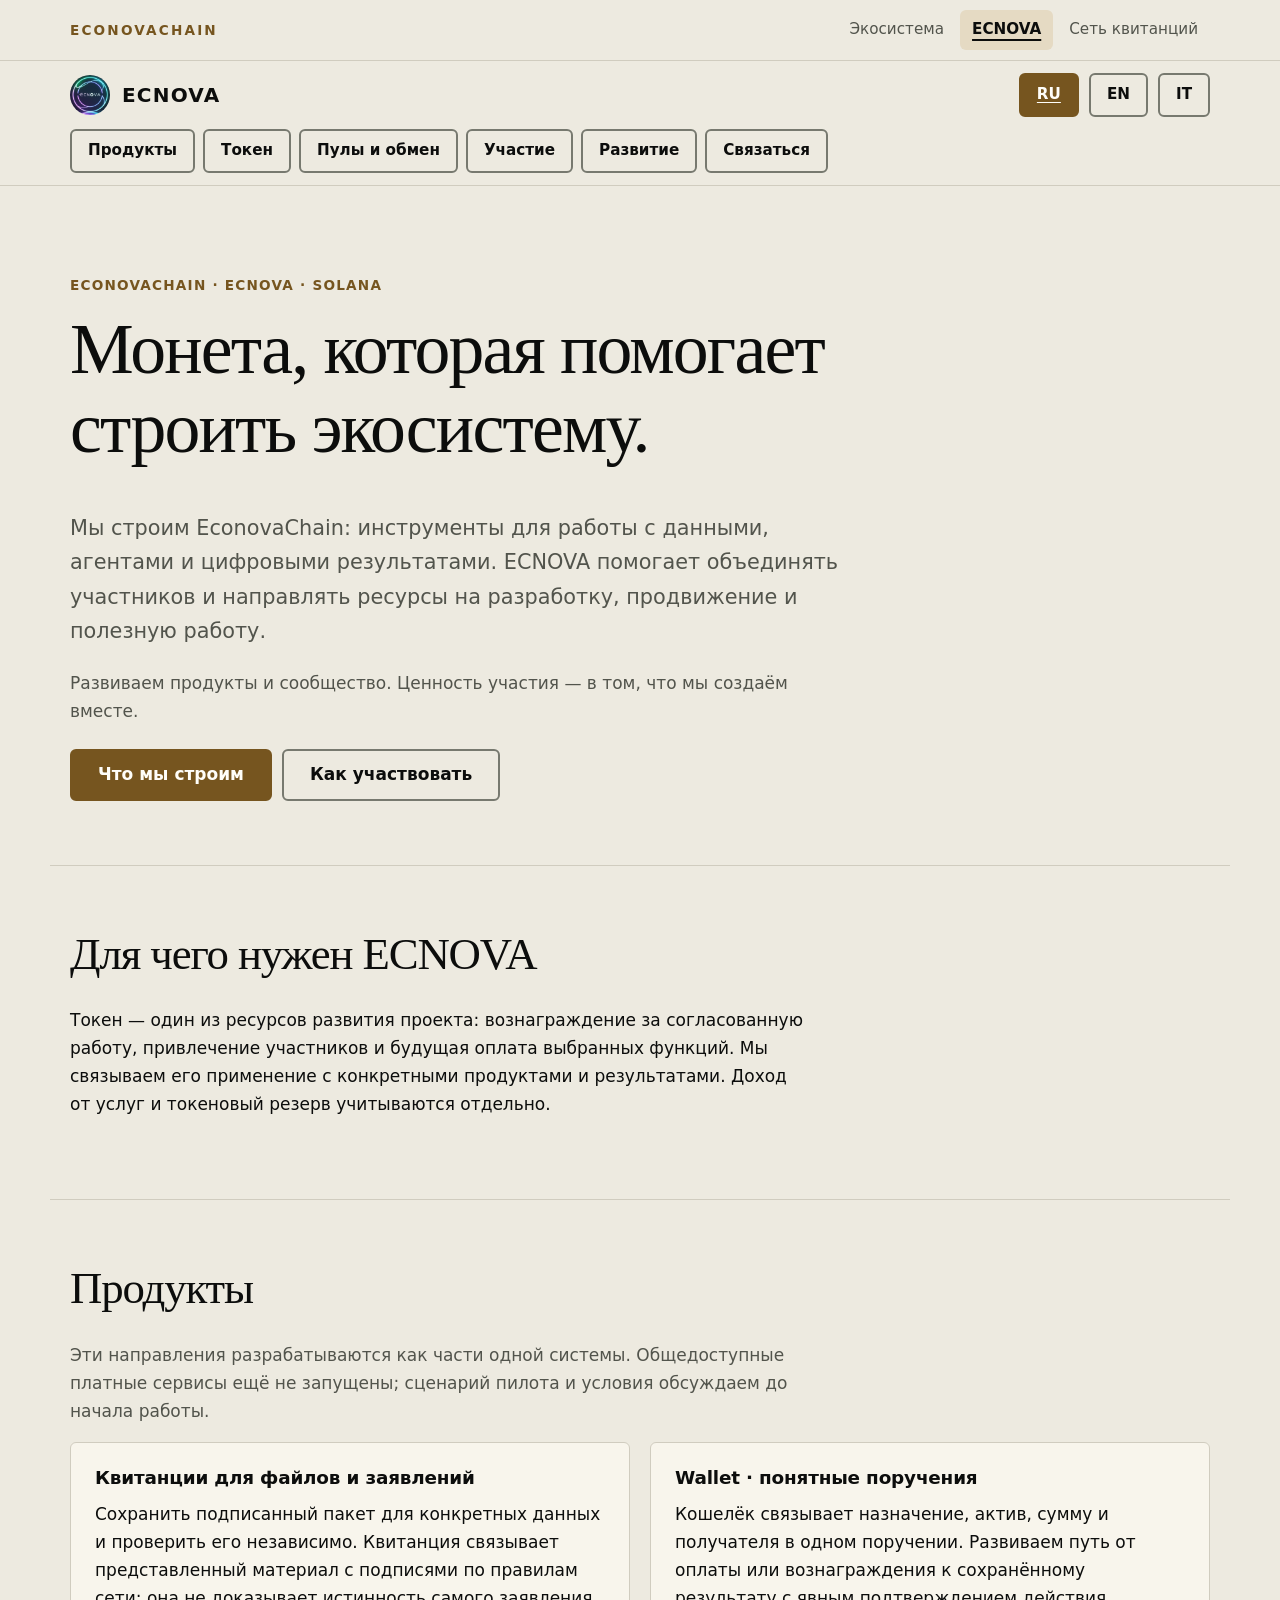
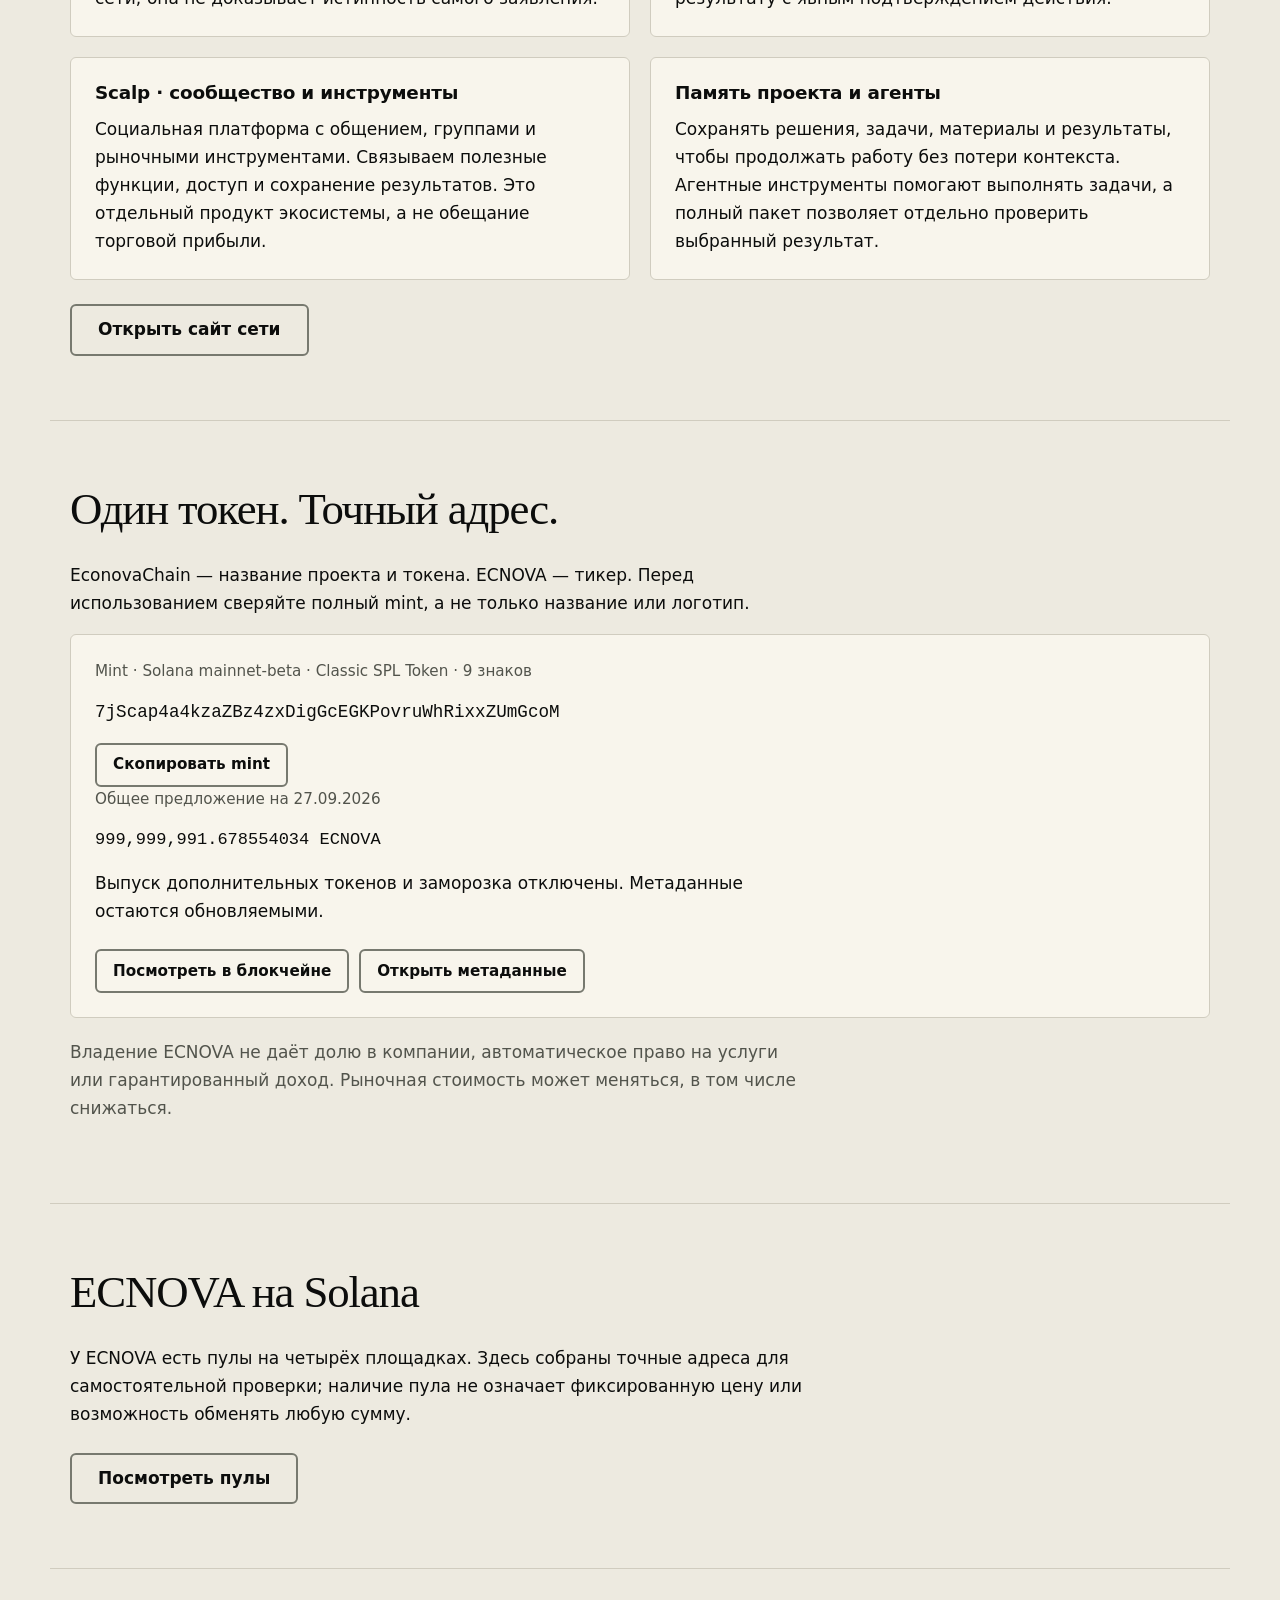
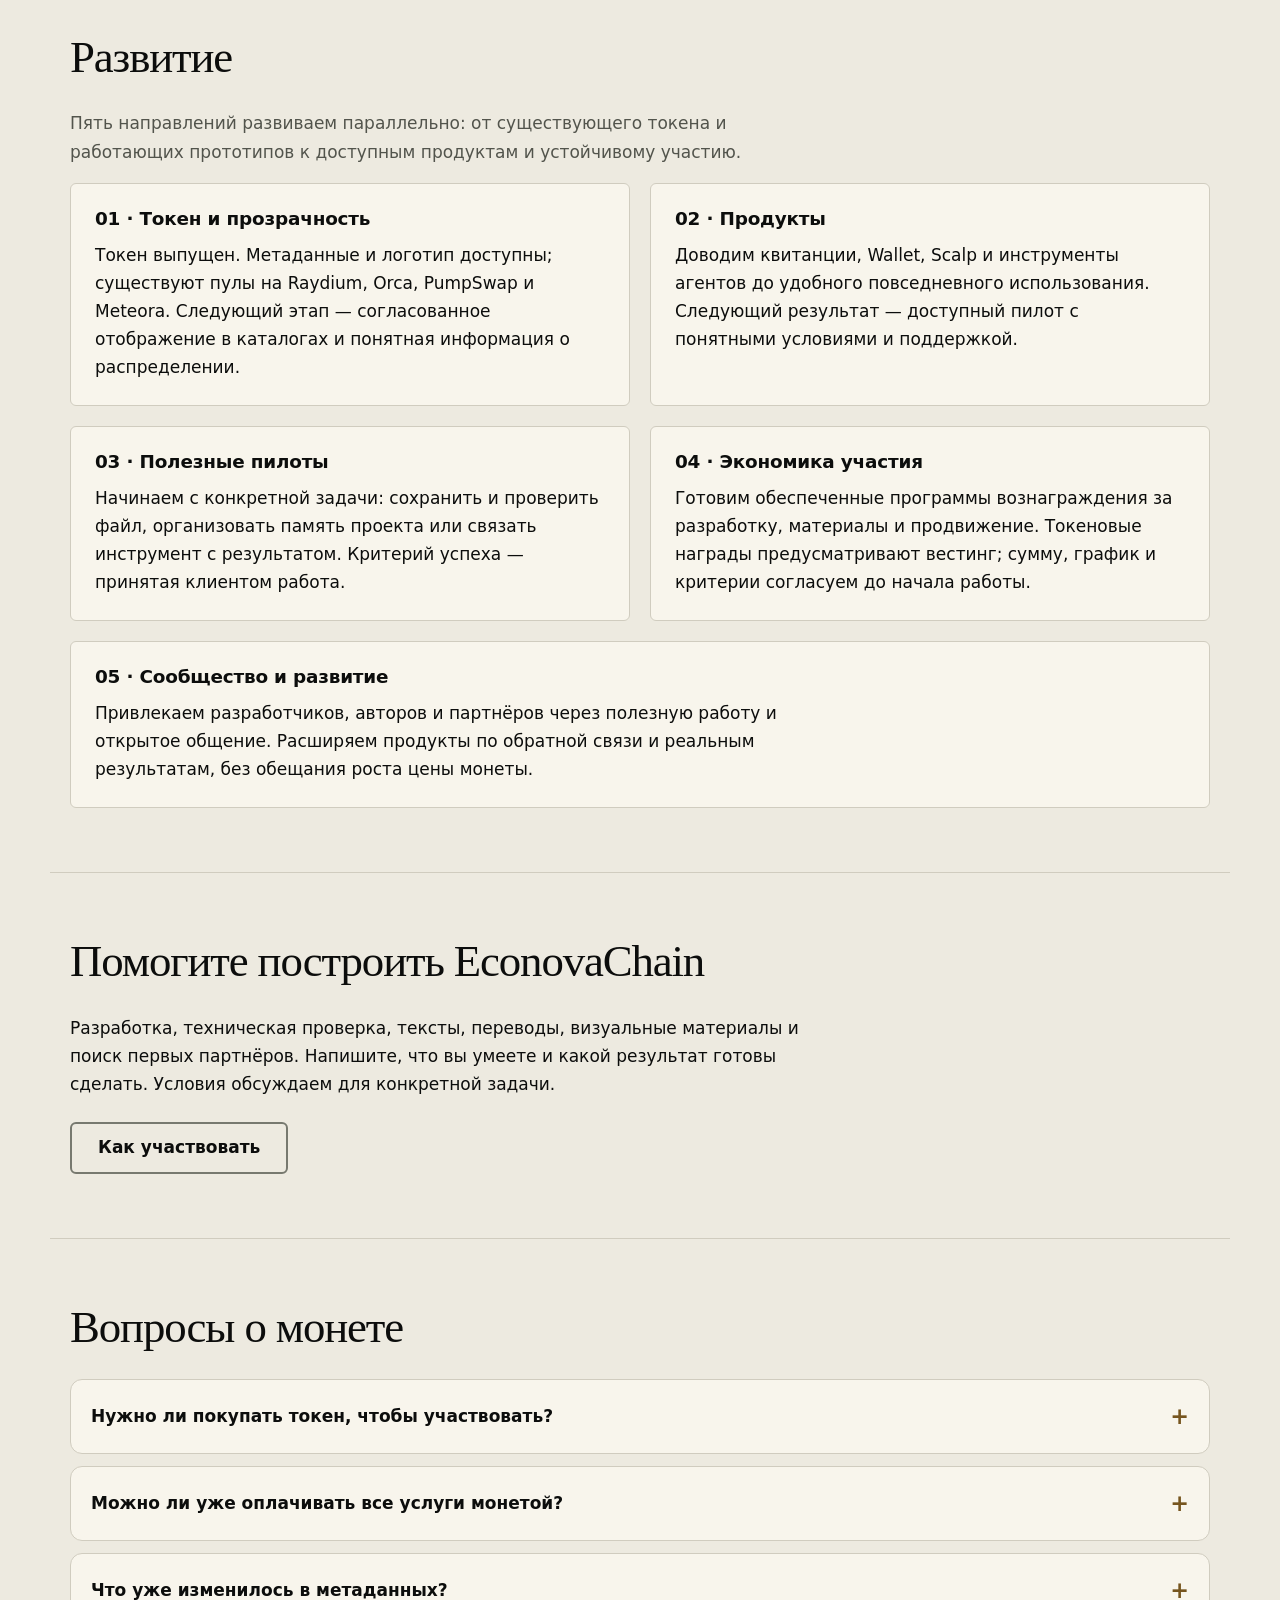
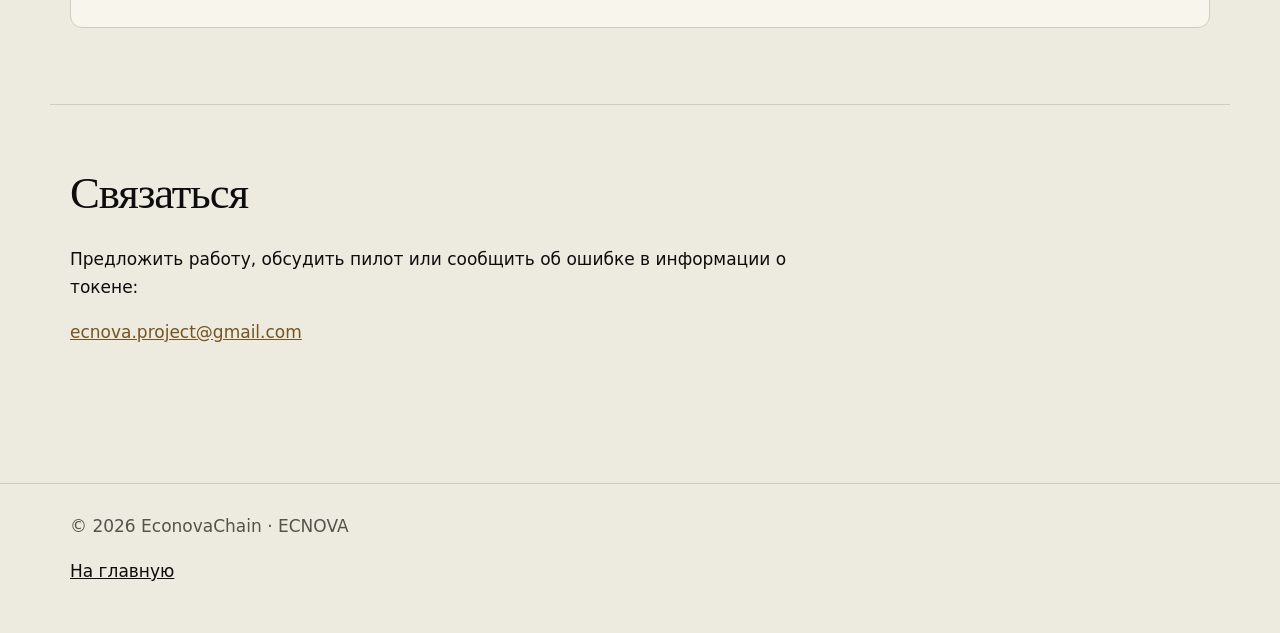
==== index.html @ b9a8f0a2 "Repair ECNOVA public pages and pool information" ====
<!doctype html>
<html lang="ru"><head><meta charset="utf-8"><meta name="viewport" content="width=device-width, initial-scale=1">
<title>Монета, которая помогает строить экосистему. · EconovaChain</title>
<meta name="description" content="Мы строим EconovaChain: инструменты для работы с данными, агентами и цифровыми результатами. ECNOVA помогает объединять участников и направлять ресурсы на разработку, продвижение и полезную работу.">
<meta property="og:title" content="EconovaChain · ECNOVA"><meta property="og:description" content="Мы строим EconovaChain: инструменты для работы с данными, агентами и цифровыми результатами. ECNOVA помогает объединять участников и направлять ресурсы на разработку, продвижение и полезную работу."><meta property="og:type" content="website"><meta property="og:url" content="https://ecnova.io/"><meta property="og:image" content="https://ecnova.io/token/ECNOVA-metadata-image-512.png"><meta name="twitter:card" content="summary"><meta name="twitter:image" content="https://ecnova.io/token/ECNOVA-metadata-image-512.png">
<link rel="canonical" href="https://ecnova.io/"><link rel="icon" href="token/ECNOVA-metadata-image-512.png" type="image/png">
<link rel="stylesheet" href="assets/shared-theme.css"><link rel="stylesheet" href="assets/token-theme.css"><link rel="stylesheet" href="assets/public-copy.css"></head>
<body data-title-key="hero"><a class="skip-link" href="#main" data-i18n="skip" >К содержанию</a>
<div class="eco-bar"><div class="wrap"><span class="eco-mark">ECONOVACHAIN</span><nav aria-label="EconovaChain"><ul><li><a class="" href="index.html#about" data-i18n="about" >Экосистема</a></li><li><a href="index.html#token" aria-current="page">ECNOVA</a></li><li><a class="" href="https://timelayer-os.com/ru/" data-i18n="network" data-network="true">Сеть квитанций</a></li></ul></nav></div></div>
<header><div class="container topbar"><a class="brand" href="index.html"><img src="token/ECNOVA-metadata-image-512.png" width="40" height="40" alt="">ECNOVA</a><div class="lang" aria-label="Язык" data-i18n-aria="langlabel"><button type="button" class="pill" data-lang="ru" aria-pressed="true">RU</button><button type="button" class="pill" data-lang="en" aria-pressed="false">EN</button><button type="button" class="pill" data-lang="it" aria-pressed="false">IT</button></div></div><nav class="container" aria-label="Навигация" data-i18n-aria="navlabel"><ul><li><a class="pill" href="index.html#network" data-i18n="products" >Продукты</a></li><li><a class="pill" href="index.html#token" data-i18n="passport" >Токен</a></li><li><a class="pill" href="buy.html" data-i18n="markets" >Пулы и обмен</a></li><li><a class="pill" href="airdrop.html" data-i18n="join" >Участие</a></li><li><a class="pill" href="index.html#roadmap" data-i18n="roadmap" >Развитие</a></li><li><a class="pill" href="#contacts" data-i18n="contact" >Связаться</a></li></ul></nav></header>
<main id="main"><section class="container" id="about"><p data-i18n="eyebrow" class="eyebrow">EconovaChain · ECNOVA · Solana</p><h1 data-i18n="hero" >Монета, которая помогает строить экосистему.</h1><p data-i18n="lead" class="lead">Мы строим EconovaChain: инструменты для работы с данными, агентами и цифровыми результатами. ECNOVA помогает объединять участников и направлять ресурсы на разработку, продвижение и полезную работу.</p><p data-i18n="hero.note" class="note">Развиваем продукты и сообщество. Ценность участия — в том, что мы создаём вместе.</p><div class="actions"><a class="button" href="#network" data-i18n="explore" >Что мы строим</a><a class="button secondary" href="airdrop.html" data-i18n="join.cta" >Как участвовать</a></div></section><section class="container" id="role"><h2 data-i18n="role.h" >Для чего нужен ECNOVA</h2><p data-i18n="role.p" >Токен — один из ресурсов развития проекта: вознаграждение за согласованную работу, привлечение участников и будущая оплата выбранных функций. Мы связываем его применение с конкретными продуктами и результатами. Доход от услуг и токеновый резерв учитываются отдельно.</p></section><section class="container" id="network"><h2 data-i18n="products" >Продукты</h2><p data-i18n="product.note" class="note">Эти направления разрабатываются как части одной системы. Общедоступные платные сервисы ещё не запущены; сценарий пилота и условия обсуждаем до начала работы.</p><div class="grid"><article class="card half"><h3 data-i18n="receipt.h" >Квитанции для файлов и заявлений</h3><p data-i18n="receipt.p" >Сохранить подписанный пакет для конкретных данных и проверить его независимо. Квитанция связывает представленный материал с подписями по правилам сети; она не доказывает истинность самого заявления.</p></article><article class="card half"><h3 data-i18n="wallet.h" >Wallet · понятные поручения</h3><p data-i18n="wallet.p" >Кошелёк связывает назначение, актив, сумму и получателя в одном поручении. Развиваем путь от оплаты или вознаграждения к сохранённому результату с явным подтверждением действия.</p></article><article class="card half"><h3 data-i18n="scalp.h" >Scalp · сообщество и инструменты</h3><p data-i18n="scalp.p" >Социальная платформа с общением, группами и рыночными инструментами. Связываем полезные функции, доступ и сохранение результатов. Это отдельный продукт экосистемы, а не обещание торговой прибыли.</p></article><article class="card half"><h3 data-i18n="brain.h" >Память проекта и агенты</h3><p data-i18n="brain.p" >Сохранять решения, задачи, материалы и результаты, чтобы продолжать работу без потери контекста. Агентные инструменты помогают выполнять задачи, а полный пакет позволяет отдельно проверить выбранный результат.</p></article></div><div class="actions"><a class="button secondary" href="https://timelayer-os.com/ru/" data-i18n="readnetwork" data-network="true">Открыть сайт сети</a></div></section><section class="container" id="token"><h2 data-i18n="token.h" >Один токен. Точный адрес.</h2><p data-i18n="token.note" >EconovaChain — название проекта и токена. ECNOVA — тикер. Перед использованием сверяйте полный mint, а не только название или логотип.</p><div class="card"><p data-i18n="standard" class="small">Mint · Solana mainnet-beta · Classic SPL Token · 9 знаков</p><p class="mono mint">7jScap4a4kzaZBz4zxDigGcEGKPovruWhRixxZUmGcoM</p><button type="button" class="pill" id="copy-mint" data-i18n="copy">Скопировать mint</button><p class="small" id="copy-result" aria-live="polite"></p><p data-i18n="supply" class="small">Общее предложение на 27.09.2026</p><p class="mono">999,999,991.678554034 ECNOVA</p><p data-i18n="authority" >Выпуск дополнительных токенов и заморозка отключены. Метаданные остаются обновляемыми.</p><div class="actions"><a class="pill" href="https://explorer.solana.com/address/7jScap4a4kzaZBz4zxDigGcEGKPovruWhRixxZUmGcoM" data-i18n="chainview" target="_blank" rel="noopener noreferrer">Посмотреть в блокчейне</a><a class="pill" href="token/metadata.json" data-i18n="metadata" >Открыть метаданные</a></div></div><p data-i18n="tokenrisk" class="note">Владение ECNOVA не даёт долю в компании, автоматическое право на услуги или гарантированный доход. Рыночная стоимость может меняться, в том числе снижаться.</p></section><section class="container" id="markets"><h2 data-i18n="pool.h" >ECNOVA на Solana</h2><p data-i18n="pool.p" >У ECNOVA есть пулы на четырёх площадках. Здесь собраны точные адреса для самостоятельной проверки; наличие пула не означает фиксированную цену или возможность обменять любую сумму.</p><div class="actions"><a class="button secondary" href="buy.html" data-i18n="pool.cta" >Посмотреть пулы</a></div></section><section class="container" id="roadmap"><h2 data-i18n="roadmap" >Развитие</h2><p data-i18n="roadmap.note" class="note">Пять направлений развиваем параллельно: от существующего токена и работающих прототипов к доступным продуктам и устойчивому участию.</p><div class="grid"><article class="card half"><h3 data-i18n="r1.h" >01 · Токен и прозрачность</h3><p data-i18n="r1.p" >Токен выпущен. Метаданные и логотип доступны; существуют пулы на Raydium, Orca, PumpSwap и Meteora. Следующий этап — согласованное отображение в каталогах и понятная информация о распределении.</p></article><article class="card half"><h3 data-i18n="r2.h" >02 · Продукты</h3><p data-i18n="r2.p" >Доводим квитанции, Wallet, Scalp и инструменты агентов до удобного повседневного использования. Следующий результат — доступный пилот с понятными условиями и поддержкой.</p></article><article class="card half"><h3 data-i18n="r3.h" >03 · Полезные пилоты</h3><p data-i18n="r3.p" >Начинаем с конкретной задачи: сохранить и проверить файл, организовать память проекта или связать инструмент с результатом. Критерий успеха — принятая клиентом работа.</p></article><article class="card half"><h3 data-i18n="r4.h" >04 · Экономика участия</h3><p data-i18n="r4.p" >Готовим обеспеченные программы вознаграждения за разработку, материалы и продвижение. Токеновые награды предусматривают вестинг; сумму, график и критерии согласуем до начала работы.</p></article><article class="card full"><h3 data-i18n="r5.h" >05 · Сообщество и развитие</h3><p data-i18n="r5.p" >Привлекаем разработчиков, авторов и партнёров через полезную работу и открытое общение. Расширяем продукты по обратной связи и реальным результатам, без обещания роста цены монеты.</p></article></div></section><section class="container" id="participate"><h2 data-i18n="join.h" >Помогите построить EconovaChain</h2><p data-i18n="join.p" >Разработка, техническая проверка, тексты, переводы, визуальные материалы и поиск первых партнёров. Напишите, что вы умеете и какой результат готовы сделать. Условия обсуждаем для конкретной задачи.</p><div class="actions"><a class="button secondary" href="airdrop.html" data-i18n="join.cta" >Как участвовать</a></div></section><section class="container" id="faq"><h2 data-i18n="faq.h" >Вопросы о монете</h2><details><summary data-i18n="faq1.h" >Нужно ли покупать токен, чтобы участвовать?</summary><div><p data-i18n="faq1.p" >Нет. Работа начинается с согласования задачи и условий. Покупка ECNOVA не является требованием для исполнителя.</p></div></details><details><summary data-i18n="faq2.h" >Можно ли уже оплачивать все услуги монетой?</summary><div><p data-i18n="faq2.p" >Нет. Такое применение входит в развитие экосистемы. Для каждого продукта отдельно объявляются доступная функция, цена и способ подтверждения оплаты.</p></div></details><details><summary data-i18n="faq3.h" >Что уже изменилось в метаданных?</summary><div><p data-i18n="faq3.p" >Адрес метаданных в блокчейне обновлён; имя EconovaChain, тикер ECNOVA и логотип доступны по ссылке из паспорта. Обновление отображения в сторонних сервисах происходит отдельно.</p></div></details></section><section class="container" id="contacts"><h2 data-i18n="contact" >Связаться</h2><p data-i18n="contact.p" >Предложить работу, обсудить пилот или сообщить об ошибке в информации о токене:</p><p><a href="mailto:ecnova.project@gmail.com">ecnova.project@gmail.com</a></p></section></main><footer><div class="container"><p>© 2026 EconovaChain · ECNOVA</p><a class="link-quiet" href="index.html" data-i18n="home" >На главную</a></div></footer>
<script src="assets/public-copy.js" defer></script></body></html>
---- assets/shared-theme.css ----
/* ECNOVA three-surface local prototype. Components from candidate722;
   graphite/paper/brass direction from owner sandbox. Local fonts only.
   Original candidates remain unchanged; this stylesheet is not a publication. */

:root{
  /* цвет */
  --bg:#EDEAE0;
  --surface:#F8F5EC;
  --ink:#0C0D0C;
  --muted:#52544C;
  --line:#D0CCBF;          /* декоративные разделители */
  --line-strong:#77796F;   /* границы элементов управления, >=3:1 */
  --accent:#76551F;
  --accent-hover:#594018;
  --accent-ink:#FFFEF9;
  --accent-soft:#E5DAC3;
  --warn:#735017;
  --warn-soft:#F4E8CE;
  --ok:#286244;
  --danger:#973B30;
  --danger-soft:#F6DED8;
  --focus:#694618;
  /* форма и ритм */
  --radius:6px;
  --radius-pill:6px;
  --max:1180px;
  --gutter:20px;
  --space-1:8px;
  --space-2:16px;
  --space-3:24px;
  --space-4:40px;
  --space-5:64px;
  /* типографика */
  --font:system-ui,-apple-system,"Segoe UI",Roboto,"Helvetica Neue",Arial,sans-serif;
  --fs-body:1.0625rem;
  --fs-lead:clamp(1.1rem,2.2vw,1.3rem);
  --fs-h1:clamp(2.35rem,5.6vw,4.5rem);
  --fs-h2:clamp(1.9rem,3.6vw,2.8rem);
  --fs-h3:1.15rem;
  --fs-small:.95rem;
  --fs-eyebrow:.85rem;
}
@media (prefers-color-scheme:dark){
  :root{
    --bg:#0C0D0C;
    --surface:#161815;
    --ink:#EDEAE0;
    --muted:#BEC0B6;
    --line:#34362F;
    --line-strong:#83867D;
    --accent:#C7A15C;
    --accent-hover:#DFC07E;
    --accent-ink:#20180B;
    --accent-soft:#2C271C;
    --warn:#E0B66D;
    --warn-soft:#2B2417;
    --ok:#72C19C;
    --danger:#FFABA0;
    --danger-soft:#321F1B;
    --focus:#DFC07E;
  }
}

/* база */
*{box-sizing:border-box}
html{scroll-behavior:smooth;-webkit-text-size-adjust:100%}
@media (prefers-reduced-motion:reduce){html{scroll-behavior:auto}}
body{margin:0;background:var(--bg);color:var(--ink);font-family:var(--font);font-size:var(--fs-body);line-height:1.65}
a{color:var(--accent)}
:focus-visible{outline:3px solid var(--focus);outline-offset:3px;border-radius:4px}
.wrap,.container{max-width:var(--max);margin-inline:auto;padding-inline:var(--gutter)}
.container{width:100%}
section{padding:var(--space-5) 0}
section+section{border-top:1px solid var(--line)}
.skip,.skip-link{position:absolute;left:12px;top:-60px;background:var(--accent);color:var(--accent-ink);padding:10px 16px;border-radius:8px;z-index:10;text-decoration:none;font-weight:600}
.skip:focus,.skip-link:focus{top:12px}

/* типографика */
h1,h2,h3{line-height:1.2;margin:0 0 .6em;letter-spacing:-.01em}
h1{font-size:var(--fs-h1);max-width:18ch}
h2{font-size:var(--fs-h2)}
h3{font-size:var(--fs-h3)}
p{margin:0 0 1em;max-width:68ch}
.lead{font-size:var(--fs-lead);color:var(--muted);max-width:60ch}
.eyebrow{font-size:var(--fs-eyebrow);text-transform:uppercase;letter-spacing:.09em;color:var(--accent);font-weight:700;margin-bottom:14px}
.muted{color:var(--muted)}

/* полоса экосистемы: общая для сайта токена и сайта сети */
.eco-bar{background:var(--accent);color:var(--accent-ink);font-size:var(--fs-small)}
.eco-bar .wrap{display:flex;align-items:center;justify-content:space-between;gap:8px 20px;flex-wrap:wrap;padding-top:6px;padding-bottom:6px}
.eco-bar :focus-visible{outline-color:var(--accent-ink)}
.eco-mark{font-weight:800;letter-spacing:.12em}
.eco-bar ul{list-style:none;margin:0;padding:0;display:flex;gap:4px;flex-wrap:wrap}
.eco-bar li>a,.eco-bar li>span{display:inline-block;padding:6px 12px;border-radius:var(--radius-pill);color:var(--accent-ink);text-decoration:none;min-height:32px}
.eco-bar li>a:hover{text-decoration:underline}
.eco-bar [aria-current]{background:var(--accent-ink);color:var(--accent);font-weight:700;text-decoration:none}
.eco-bar [aria-current]:hover{text-decoration:none}

/* шапка сайта */
header.top{border-bottom:1px solid var(--line);background:var(--bg)}
header.top .wrap{display:flex;align-items:center;justify-content:space-between;gap:16px;padding-top:16px;padding-bottom:16px;flex-wrap:wrap}
.brand{font-weight:700;letter-spacing:.01em;color:var(--ink);text-decoration:none}
.brand small{display:block;font-weight:500;font-size:var(--fs-eyebrow);color:var(--muted);letter-spacing:.04em}
.site-nav ul{list-style:none;margin:0;padding:0;display:flex;gap:4px 18px;flex-wrap:wrap;align-items:center}
.site-nav a{color:var(--muted);text-decoration:none;padding:6px 2px;display:inline-block}
.site-nav a:hover{color:var(--ink);text-decoration:underline}
.site-nav a.btn,.site-nav a.button{color:var(--accent-ink);padding:12px 26px;text-decoration:none}
.site-nav a.btn:hover,.site-nav a.button:hover{color:var(--accent-ink);text-decoration:none}
.site-nav a[aria-current]{color:var(--ink);font-weight:700;text-decoration:underline;text-underline-offset:6px;text-decoration-thickness:2px}

/* кнопки */
.btn,.button{display:inline-block;background:var(--accent);color:var(--accent-ink);border:2px solid var(--accent);padding:12px 26px;border-radius:var(--radius-pill);font:inherit;font-weight:700;text-decoration:none;min-height:48px;line-height:1.4;cursor:pointer;text-align:center}
.btn:hover,.button:hover{background:var(--accent-hover);border-color:var(--accent-hover)}
.btn:active,.button:active{transform:translateY(1px)}
.btn--secondary,.button.secondary{background:transparent;color:var(--ink);border-color:var(--line-strong)}
.btn--secondary:hover,.button.secondary:hover{background:var(--accent-soft);border-color:var(--line-strong);color:var(--ink)}
.link-quiet{color:var(--ink)}
.cta-row,.actions,.hero-actions{display:flex;flex-wrap:wrap;gap:14px;margin-top:28px;align-items:center}

/* карточки, шаги, сетки */
.grid{display:grid;gap:20px}
.g2{grid-template-columns:repeat(2,1fr)}
.g3{grid-template-columns:repeat(3,1fr)}
.card{background:var(--surface);border:1px solid var(--line);border-radius:var(--radius);padding:24px}
.card p:last-child{margin-bottom:0}
ol.steps{list-style:none;counter-reset:s;margin:0;padding:0;display:grid;gap:20px;grid-template-columns:repeat(3,1fr)}
ol.steps li{counter-increment:s;background:var(--surface);border:1px solid var(--line);border-radius:var(--radius);padding:24px}
ol.steps li::before{content:counter(s);display:inline-flex;align-items:center;justify-content:center;width:36px;height:36px;border-radius:50%;background:var(--accent-soft);color:var(--accent);font-weight:700;margin-bottom:14px}
ol.steps p:last-child{margin-bottom:0}

/* блок границ / примечание */
.limits{background:var(--warn-soft);border:1px solid var(--line);border-radius:var(--radius);padding:28px}
.limits h2{color:var(--warn)}
.limits ul{margin:0;padding-left:1.2em;display:grid;gap:10px}
.limits li{max-width:70ch}

/* FAQ */
details{background:var(--surface);border:1px solid var(--line);border-radius:12px;margin-bottom:12px}
summary{cursor:pointer;padding:18px 20px;font-weight:600;list-style:none;display:flex;justify-content:space-between;gap:16px;align-items:center;min-height:48px}
summary::-webkit-details-marker{display:none}
summary::after{content:"+";font-size:1.4rem;color:var(--accent);flex:none}
details[open] summary::after{content:"\2212"}
details>div{padding:0 20px 8px}

/* подвал */
footer.site-footer{border-top:1px solid var(--line);padding:28px 0;color:var(--muted);font-size:var(--fs-small)}
footer.site-footer p{margin:0 0 .5em}
footer.site-footer p:last-child{margin-bottom:0}

/* адаптивность */
@media (max-width:860px){
  .g3,.g2,ol.steps{grid-template-columns:1fr}
  section{padding:48px 0}
}
@media (max-width:420px){
  .wrap,.container{padding-inline:16px}
  .cta-row{display:block}
  .cta-row .btn,.cta-row .button{display:block;width:100%;margin-bottom:12px}
  .cta-row .link-quiet{display:inline-block;margin-top:6px}
}

/* v2: компоненты и совместимость с разметкой обоих сайтов */
img{display:block;max-width:100%;height:auto}
code{font-family:ui-monospace,SFMono-Regular,Menlo,Consolas,monospace;font-size:.92em;background:var(--accent-soft);color:var(--ink);padding:.1em .35em;border-radius:6px;overflow-wrap:anywhere}
pre{font-family:ui-monospace,SFMono-Regular,Menlo,Consolas,monospace;font-size:.9rem;line-height:1.7;background:var(--surface);color:var(--ink);border:1px solid var(--line-strong);border-radius:var(--radius);padding:20px;overflow-x:auto;max-width:100%}
pre code{background:transparent;padding:0;overflow-wrap:normal}
.mono{font-family:ui-monospace,SFMono-Regular,Menlo,Consolas,monospace;overflow-wrap:anywhere}
.small{font-size:var(--fs-small);color:var(--muted)}
.note{color:var(--muted);max-width:68ch}
a{overflow-wrap:anywhere}
.eco-bar a,.brand,.site-nav a,.btn,.button,.pill{overflow-wrap:normal}
.lang-link,.pill{display:inline-flex;align-items:center;justify-content:center;min-height:44px;padding:6px 16px;border:2px solid var(--line-strong);border-radius:var(--radius-pill);background:transparent;color:var(--ink);font:inherit;font-weight:600;font-size:var(--fs-small);text-decoration:none;cursor:pointer}
.lang-link:hover,.pill:hover{background:var(--accent-soft);color:var(--ink)}
.button[aria-disabled="true"],.btn[aria-disabled="true"]{cursor:not-allowed;background:transparent;border-color:var(--line-strong);color:var(--muted)}
.status{display:inline-flex;align-items:center;gap:7px;color:var(--muted);font-size:.8125rem;font-weight:700;letter-spacing:.05em;text-transform:uppercase}
.status::before{content:"";width:8px;height:8px;border-radius:50%;background:currentColor;flex:none}
.status.public-tool,.status.works-now{color:var(--ok)}
.status.in-development{color:var(--warn)}
.status.planned{color:var(--muted)}
.status.do-not-publish{color:var(--danger)}
.notice{margin:24px 0;border:1px solid var(--line-strong);border-left:4px solid var(--warn);border-radius:var(--radius);padding:18px 20px;background:var(--warn-soft);color:var(--ink)}
.notice.cyan{border-left-color:var(--accent);background:var(--accent-soft)}
.notice.red{border-left-color:var(--danger);background:var(--danger-soft)}
.notice p:last-child{margin-bottom:0}
.table-wrap{overflow-x:auto;max-width:100%;border:1px solid var(--line-strong);border-radius:var(--radius);background:var(--surface)}
table{width:100%;min-width:600px;border-collapse:collapse}
th,td{border-bottom:1px solid var(--line);padding:14px 16px;text-align:left;vertical-align:top;color:var(--ink)}
th{font-size:.8125rem;font-weight:700;letter-spacing:.05em;text-transform:uppercase;color:var(--muted)}
tr:last-child td{border-bottom:0}
@media print{
  .eco-bar,.skip,.skip-link,header,.actions,.hero-actions,.pill,.lang-link{display:none}
  body{background:#fff;color:#000}
  a{color:#000}
  .card,.notice,pre,details{background:#fff;border-color:#999;color:#000}
}

/* One visual vocabulary; product layouts remain separate. */
h1,h2{font-family:Georgia,"Times New Roman",serif;font-weight:400;line-height:1.1;letter-spacing:0}
:lang(ru) h1,:lang(ru) h2{font-family:Georgia,"Times New Roman",serif;letter-spacing:-.025em}
.eco-bar{background:var(--bg);color:var(--ink);border-bottom:1px solid var(--line)}
.eco-bar .wrap{padding-block:10px}
.eco-bar :focus-visible{outline-color:var(--focus)}
.eco-mark{color:var(--accent);font-size:.85rem;letter-spacing:.16em}
.eco-bar li>a{color:var(--muted);min-height:40px;padding:7px 12px}
.eco-bar [aria-current]{background:var(--accent-soft);color:var(--ink);text-decoration:underline;text-underline-offset:5px;text-decoration-thickness:2px}
.eco-bar [aria-current]:hover{text-decoration:underline}
.eco-bar ul{column-gap:4px;row-gap:2px}
.footer-col h2{font-family:var(--font);font-weight:700}
@media(max-width:420px){.eco-bar .wrap{gap:4px}.eco-bar li>a{padding:7px 9px;font-size:.88rem}}
---- assets/token-theme.css ----
/* ECNOVA Token: раскладка страницы поверх shared-theme.css.
   Только структура и отступы; цвета, типографика, кнопки, карточки и статусы
   берутся из shared-theme.css. Заменяет прежний встроенный <style> и Google Fonts. */

body{min-width:320px}
header{position:sticky;top:0;z-index:3;background:var(--bg);border-bottom:1px solid var(--line)}
.topbar{display:flex;justify-content:space-between;align-items:center;gap:16px;padding-top:12px;padding-bottom:12px}
header .brand{font-size:1.25rem;letter-spacing:.06em}
header nav ul,.lang,.links,.actions{display:flex;align-items:center;gap:10px;flex-wrap:wrap;margin:0;padding:0;list-style:none}
header nav ul{padding-bottom:12px}
.lang{justify-content:flex-end}
.lang .pill[aria-pressed="true"]{background:var(--accent);color:var(--accent-ink);border-color:var(--accent);text-decoration:underline;text-underline-offset:3px}
main{padding:24px 0 56px}
section[id]{scroll-margin-top:9rem}
.actions{margin-top:24px}
h1{max-width:24ch}
.lead{max-width:60ch}
.note{margin-top:0}
.grid{grid-template-columns:repeat(12,minmax(0,1fr))}
.half{grid-column:span 6}
.third{grid-column:span 4}
.full{grid-column:span 12}
.card{min-width:0}
.card h3{margin-top:0}
.card p{margin:0 0 .9em}
.card p:last-child{margin-bottom:0}
.card .status{margin-bottom:10px}
.card.links{padding:20px}
footer{border-top:1px solid var(--line);padding:28px 0 48px;color:var(--muted)}

@media (max-width:720px){
  header{position:static}
  .topbar{align-items:flex-start;flex-wrap:wrap}
  .half,.third{grid-column:span 12}
  .card{padding:18px}
  section[id]{scroll-margin-top:0}
}

/* закрытые страницы buy.html и airdrop.html */
.closed-page{min-height:100vh;display:grid;place-items:center;padding:24px 0}
.closed-page main.card{width:min(560px,88vw);padding:32px}
---- assets/public-copy.css ----
/* Local public-copy edition: retains published shared-theme.css. */
.brand{display:flex;align-items:center;gap:12px}.brand img{border-radius:50%;flex:none}
.mint{font-size:clamp(.8rem,2.2vw,1.1rem);user-select:all}.pool-title{font-family:var(--font);font-size:1.25rem;font-weight:700}
.card .actions{gap:10px}.card .actions a{max-width:100%}.card+.note{margin-top:20px}
header nav ul{column-gap:8px}.lang{flex-wrap:nowrap}#copy-result:empty{display:none}
@media(max-width:420px){.topbar{gap:8px}.brand{gap:8px;font-size:1.05rem!important}.brand img{width:30px;height:30px}.lang{gap:4px}.lang .pill{padding:6px 10px}header nav .pill{padding:6px 10px}h1{font-size:2.35rem}}
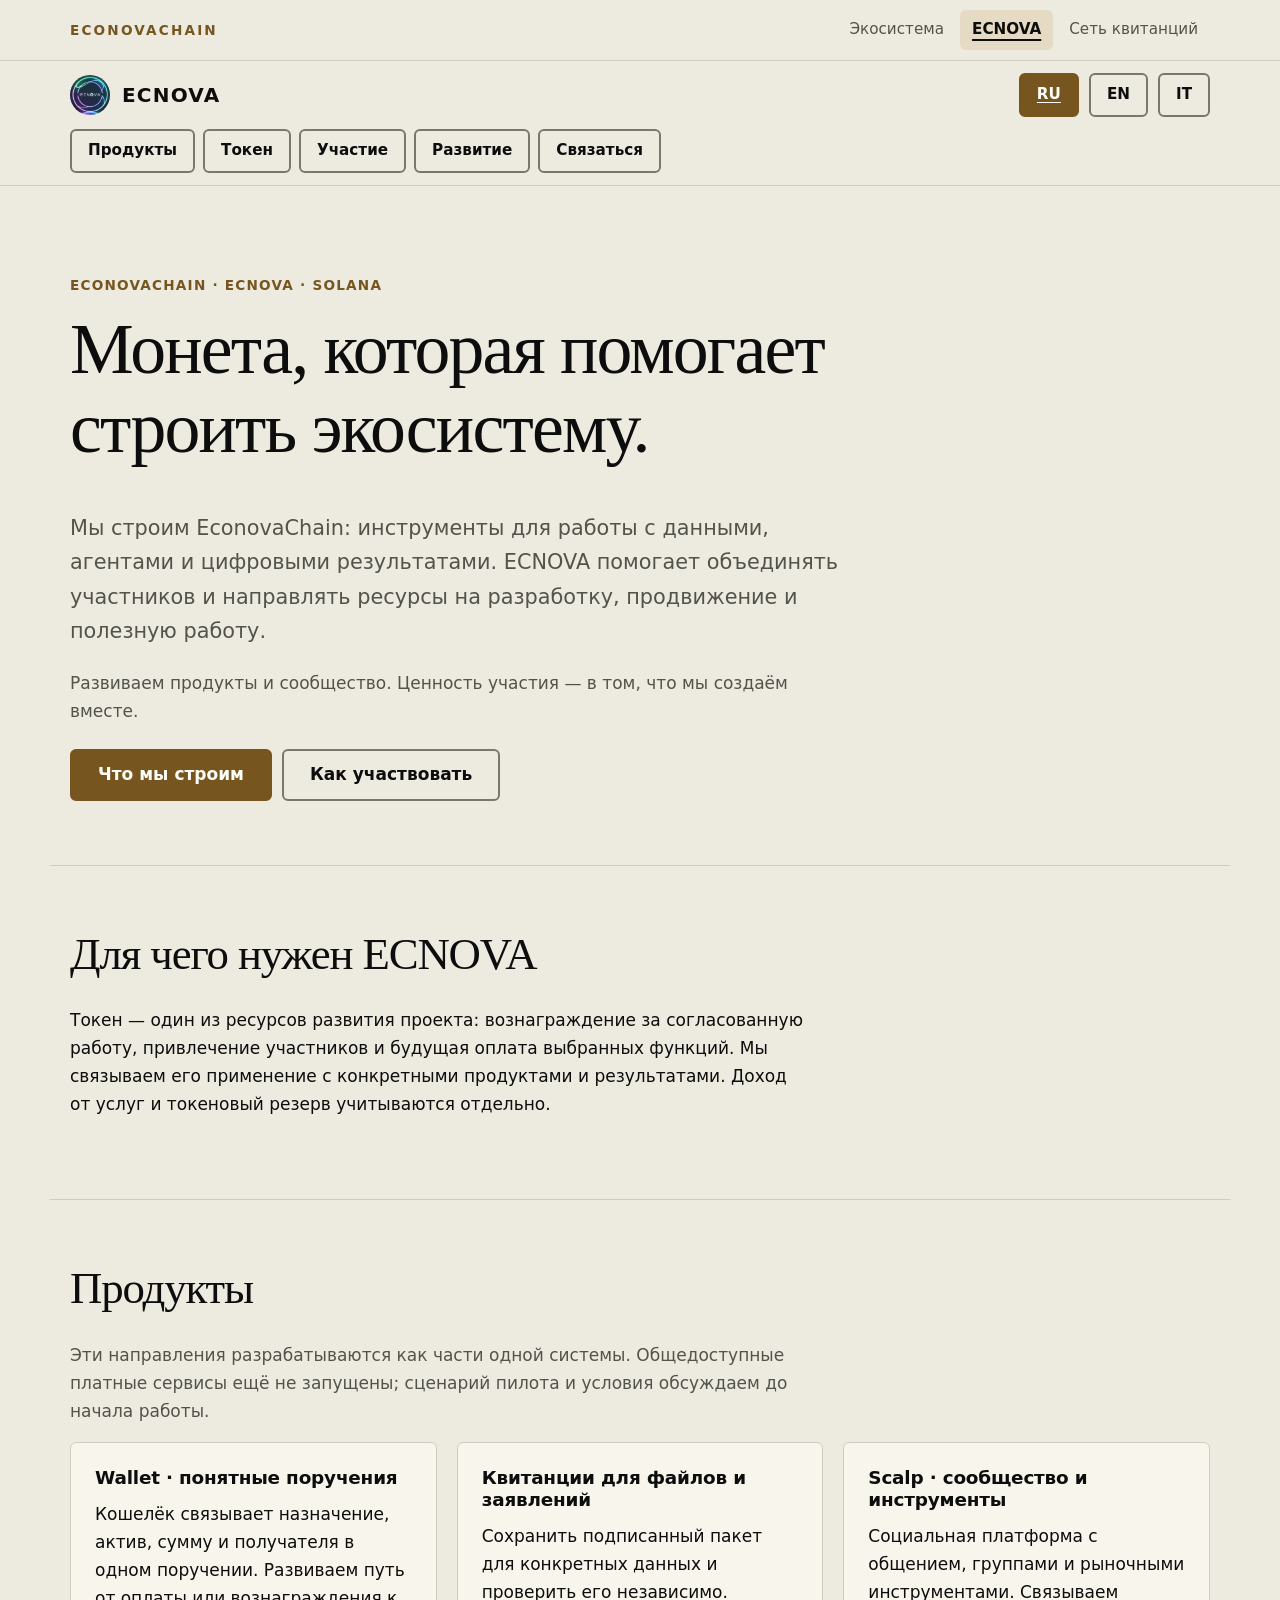
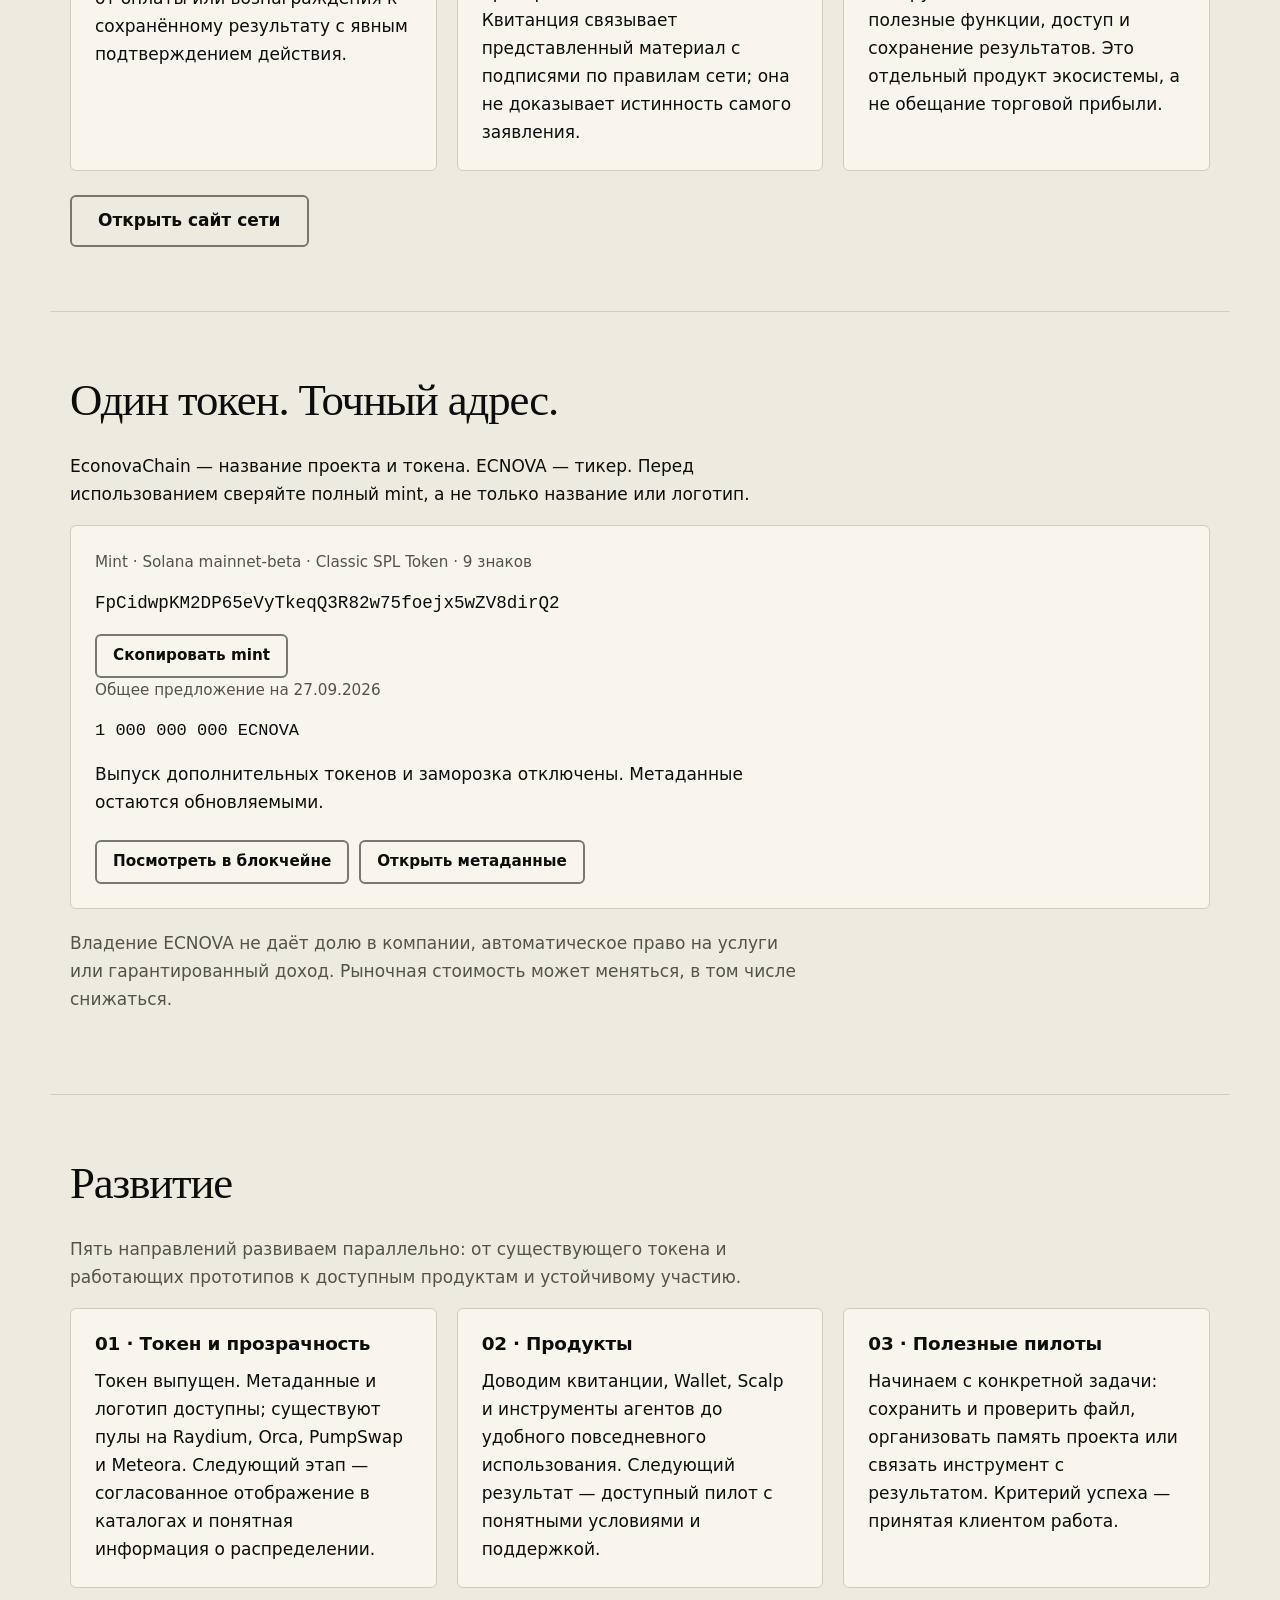
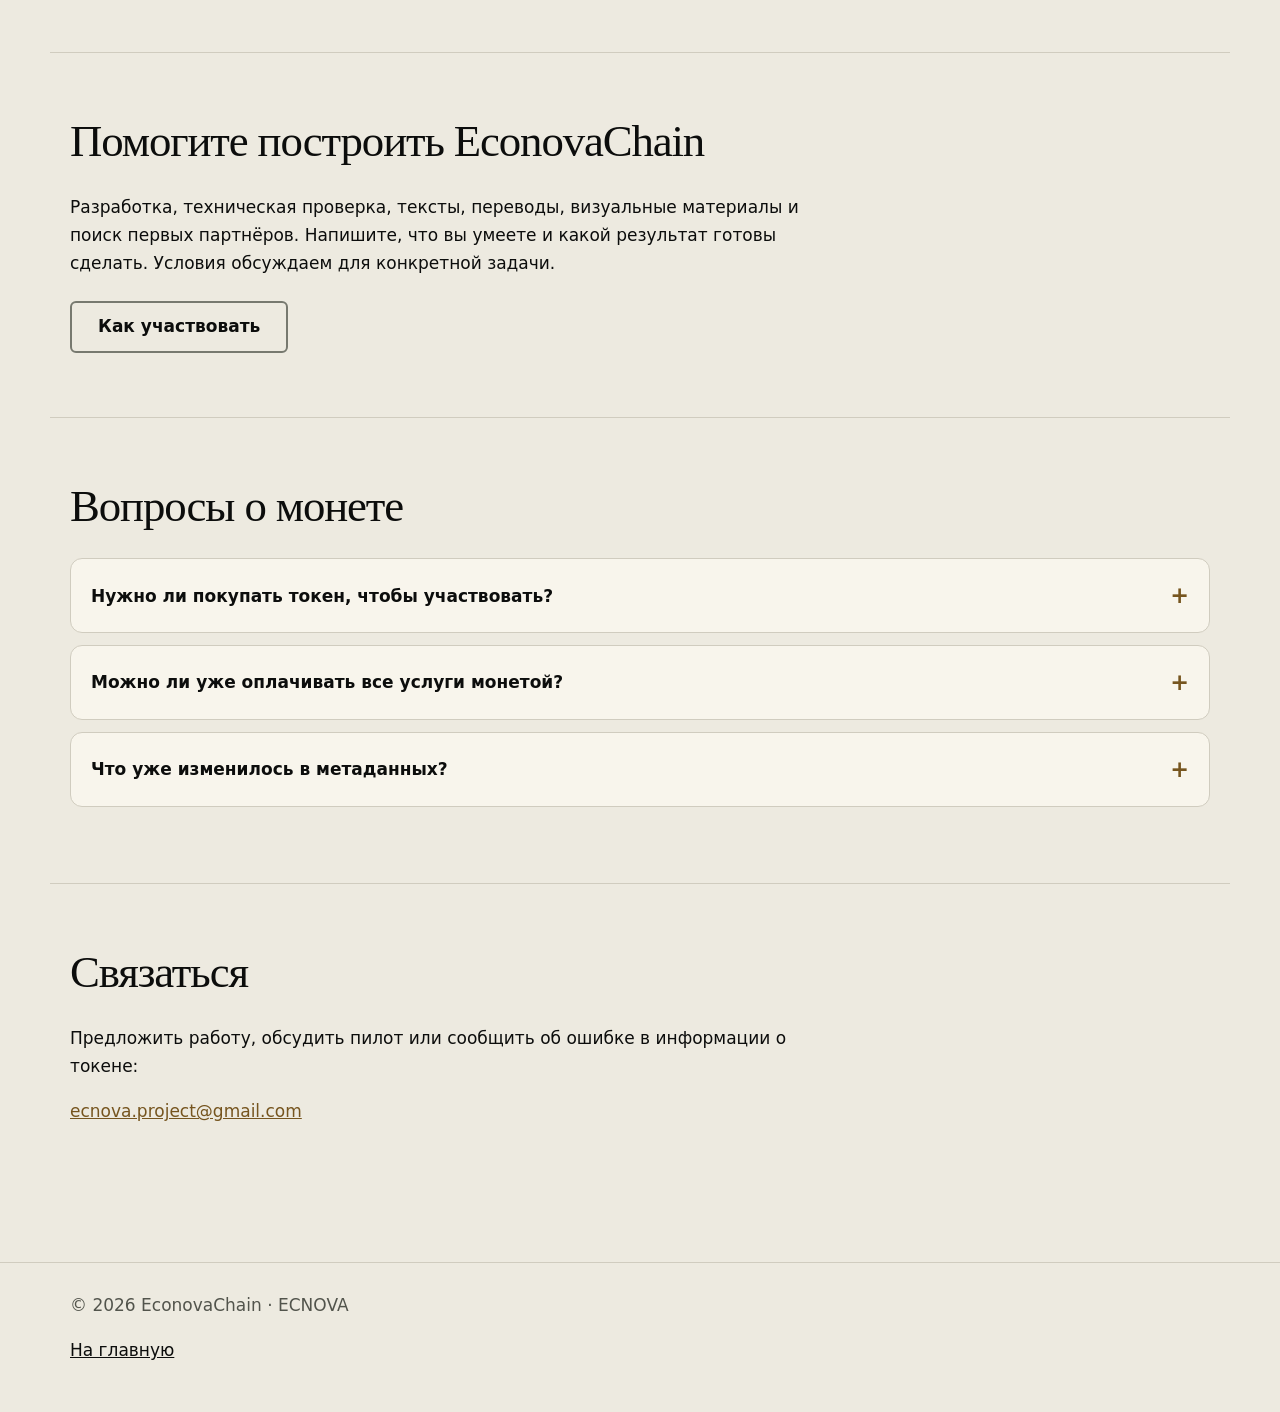
==== commit 89c3dcae: "Update ECNOVA website for current token and three products" ====
--- a/index.html
+++ b/index.html
@@ -1,12 +1,189 @@
 <!doctype html>
-<html lang="ru"><head><meta charset="utf-8"><meta name="viewport" content="width=device-width, initial-scale=1">
+<html lang="ru">
+<head>
+<meta charset="utf-8">
+<meta name="viewport" content="width=device-width, initial-scale=1">
 <title>Монета, которая помогает строить экосистему. · EconovaChain</title>
-<meta name="description" content="Мы строим EconovaChain: инструменты для работы с данными, агентами и цифровыми результатами. ECNOVA помогает объединять участников и направлять ресурсы на разработку, продвижение и полезную работу.">
-<meta property="og:title" content="EconovaChain · ECNOVA"><meta property="og:description" content="Мы строим EconovaChain: инструменты для работы с данными, агентами и цифровыми результатами. ECNOVA помогает объединять участников и направлять ресурсы на разработку, продвижение и полезную работу."><meta property="og:type" content="website"><meta property="og:url" content="https://ecnova.io/"><meta property="og:image" content="https://ecnova.io/token/ECNOVA-metadata-image-512.png"><meta name="twitter:card" content="summary"><meta name="twitter:image" content="https://ecnova.io/token/ECNOVA-metadata-image-512.png">
-<link rel="canonical" href="https://ecnova.io/"><link rel="icon" href="token/ECNOVA-metadata-image-512.png" type="image/png">
-<link rel="stylesheet" href="assets/shared-theme.css"><link rel="stylesheet" href="assets/token-theme.css"><link rel="stylesheet" href="assets/public-copy.css"></head>
-<body data-title-key="hero"><a class="skip-link" href="#main" data-i18n="skip" >К содержанию</a>
-<div class="eco-bar"><div class="wrap"><span class="eco-mark">ECONOVACHAIN</span><nav aria-label="EconovaChain"><ul><li><a class="" href="index.html#about" data-i18n="about" >Экосистема</a></li><li><a href="index.html#token" aria-current="page">ECNOVA</a></li><li><a class="" href="https://timelayer-os.com/ru/" data-i18n="network" data-network="true">Сеть квитанций</a></li></ul></nav></div></div>
-<header><div class="container topbar"><a class="brand" href="index.html"><img src="token/ECNOVA-metadata-image-512.png" width="40" height="40" alt="">ECNOVA</a><div class="lang" aria-label="Язык" data-i18n-aria="langlabel"><button type="button" class="pill" data-lang="ru" aria-pressed="true">RU</button><button type="button" class="pill" data-lang="en" aria-pressed="false">EN</button><button type="button" class="pill" data-lang="it" aria-pressed="false">IT</button></div></div><nav class="container" aria-label="Навигация" data-i18n-aria="navlabel"><ul><li><a class="pill" href="index.html#network" data-i18n="products" >Продукты</a></li><li><a class="pill" href="index.html#token" data-i18n="passport" >Токен</a></li><li><a class="pill" href="buy.html" data-i18n="markets" >Пулы и обмен</a></li><li><a class="pill" href="airdrop.html" data-i18n="join" >Участие</a></li><li><a class="pill" href="index.html#roadmap" data-i18n="roadmap" >Развитие</a></li><li><a class="pill" href="#contacts" data-i18n="contact" >Связаться</a></li></ul></nav></header>
-<main id="main"><section class="container" id="about"><p data-i18n="eyebrow" class="eyebrow">EconovaChain · ECNOVA · Solana</p><h1 data-i18n="hero" >Монета, которая помогает строить экосистему.</h1><p data-i18n="lead" class="lead">Мы строим EconovaChain: инструменты для работы с данными, агентами и цифровыми результатами. ECNOVA помогает объединять участников и направлять ресурсы на разработку, продвижение и полезную работу.</p><p data-i18n="hero.note" class="note">Развиваем продукты и сообщество. Ценность участия — в том, что мы создаём вместе.</p><div class="actions"><a class="button" href="#network" data-i18n="explore" >Что мы строим</a><a class="button secondary" href="airdrop.html" data-i18n="join.cta" >Как участвовать</a></div></section><section class="container" id="role"><h2 data-i18n="role.h" >Для чего нужен ECNOVA</h2><p data-i18n="role.p" >Токен — один из ресурсов развития проекта: вознаграждение за согласованную работу, привлечение участников и будущая оплата выбранных функций. Мы связываем его применение с конкретными продуктами и результатами. Доход от услуг и токеновый резерв учитываются отдельно.</p></section><section class="container" id="network"><h2 data-i18n="products" >Продукты</h2><p data-i18n="product.note" class="note">Эти направления разрабатываются как части одной системы. Общедоступные платные сервисы ещё не запущены; сценарий пилота и условия обсуждаем до начала работы.</p><div class="grid"><article class="card half"><h3 data-i18n="receipt.h" >Квитанции для файлов и заявлений</h3><p data-i18n="receipt.p" >Сохранить подписанный пакет для конкретных данных и проверить его независимо. Квитанция связывает представленный материал с подписями по правилам сети; она не доказывает истинность самого заявления.</p></article><article class="card half"><h3 data-i18n="wallet.h" >Wallet · понятные поручения</h3><p data-i18n="wallet.p" >Кошелёк связывает назначение, актив, сумму и получателя в одном поручении. Развиваем путь от оплаты или вознаграждения к сохранённому результату с явным подтверждением действия.</p></article><article class="card half"><h3 data-i18n="scalp.h" >Scalp · сообщество и инструменты</h3><p data-i18n="scalp.p" >Социальная платформа с общением, группами и рыночными инструментами. Связываем полезные функции, доступ и сохранение результатов. Это отдельный продукт экосистемы, а не обещание торговой прибыли.</p></article><article class="card half"><h3 data-i18n="brain.h" >Память проекта и агенты</h3><p data-i18n="brain.p" >Сохранять решения, задачи, материалы и результаты, чтобы продолжать работу без потери контекста. Агентные инструменты помогают выполнять задачи, а полный пакет позволяет отдельно проверить выбранный результат.</p></article></div><div class="actions"><a class="button secondary" href="https://timelayer-os.com/ru/" data-i18n="readnetwork" data-network="true">Открыть сайт сети</a></div></section><section class="container" id="token"><h2 data-i18n="token.h" >Один токен. Точный адрес.</h2><p data-i18n="token.note" >EconovaChain — название проекта и токена. ECNOVA — тикер. Перед использованием сверяйте полный mint, а не только название или логотип.</p><div class="card"><p data-i18n="standard" class="small">Mint · Solana mainnet-beta · Classic SPL Token · 9 знаков</p><p class="mono mint">7jScap4a4kzaZBz4zxDigGcEGKPovruWhRixxZUmGcoM</p><button type="button" class="pill" id="copy-mint" data-i18n="copy">Скопировать mint</button><p class="small" id="copy-result" aria-live="polite"></p><p data-i18n="supply" class="small">Общее предложение на 27.09.2026</p><p class="mono">999,999,991.678554034 ECNOVA</p><p data-i18n="authority" >Выпуск дополнительных токенов и заморозка отключены. Метаданные остаются обновляемыми.</p><div class="actions"><a class="pill" href="https://explorer.solana.com/address/7jScap4a4kzaZBz4zxDigGcEGKPovruWhRixxZUmGcoM" data-i18n="chainview" target="_blank" rel="noopener noreferrer">Посмотреть в блокчейне</a><a class="pill" href="token/metadata.json" data-i18n="metadata" >Открыть метаданные</a></div></div><p data-i18n="tokenrisk" class="note">Владение ECNOVA не даёт долю в компании, автоматическое право на услуги или гарантированный доход. Рыночная стоимость может меняться, в том числе снижаться.</p></section><section class="container" id="markets"><h2 data-i18n="pool.h" >ECNOVA на Solana</h2><p data-i18n="pool.p" >У ECNOVA есть пулы на четырёх площадках. Здесь собраны точные адреса для самостоятельной проверки; наличие пула не означает фиксированную цену или возможность обменять любую сумму.</p><div class="actions"><a class="button secondary" href="buy.html" data-i18n="pool.cta" >Посмотреть пулы</a></div></section><section class="container" id="roadmap"><h2 data-i18n="roadmap" >Развитие</h2><p data-i18n="roadmap.note" class="note">Пять направлений развиваем параллельно: от существующего токена и работающих прототипов к доступным продуктам и устойчивому участию.</p><div class="grid"><article class="card half"><h3 data-i18n="r1.h" >01 · Токен и прозрачность</h3><p data-i18n="r1.p" >Токен выпущен. Метаданные и логотип доступны; существуют пулы на Raydium, Orca, PumpSwap и Meteora. Следующий этап — согласованное отображение в каталогах и понятная информация о распределении.</p></article><article class="card half"><h3 data-i18n="r2.h" >02 · Продукты</h3><p data-i18n="r2.p" >Доводим квитанции, Wallet, Scalp и инструменты агентов до удобного повседневного использования. Следующий результат — доступный пилот с понятными условиями и поддержкой.</p></article><article class="card half"><h3 data-i18n="r3.h" >03 · Полезные пилоты</h3><p data-i18n="r3.p" >Начинаем с конкретной задачи: сохранить и проверить файл, организовать память проекта или связать инструмент с результатом. Критерий успеха — принятая клиентом работа.</p></article><article class="card half"><h3 data-i18n="r4.h" >04 · Экономика участия</h3><p data-i18n="r4.p" >Готовим обеспеченные программы вознаграждения за разработку, материалы и продвижение. Токеновые награды предусматривают вестинг; сумму, график и критерии согласуем до начала работы.</p></article><article class="card full"><h3 data-i18n="r5.h" >05 · Сообщество и развитие</h3><p data-i18n="r5.p" >Привлекаем разработчиков, авторов и партнёров через полезную работу и открытое общение. Расширяем продукты по обратной связи и реальным результатам, без обещания роста цены монеты.</p></article></div></section><section class="container" id="participate"><h2 data-i18n="join.h" >Помогите построить EconovaChain</h2><p data-i18n="join.p" >Разработка, техническая проверка, тексты, переводы, визуальные материалы и поиск первых партнёров. Напишите, что вы умеете и какой результат готовы сделать. Условия обсуждаем для конкретной задачи.</p><div class="actions"><a class="button secondary" href="airdrop.html" data-i18n="join.cta" >Как участвовать</a></div></section><section class="container" id="faq"><h2 data-i18n="faq.h" >Вопросы о монете</h2><details><summary data-i18n="faq1.h" >Нужно ли покупать токен, чтобы участвовать?</summary><div><p data-i18n="faq1.p" >Нет. Работа начинается с согласования задачи и условий. Покупка ECNOVA не является требованием для исполнителя.</p></div></details><details><summary data-i18n="faq2.h" >Можно ли уже оплачивать все услуги монетой?</summary><div><p data-i18n="faq2.p" >Нет. Такое применение входит в развитие экосистемы. Для каждого продукта отдельно объявляются доступная функция, цена и способ подтверждения оплаты.</p></div></details><details><summary data-i18n="faq3.h" >Что уже изменилось в метаданных?</summary><div><p data-i18n="faq3.p" >Адрес метаданных в блокчейне обновлён; имя EconovaChain, тикер ECNOVA и логотип доступны по ссылке из паспорта. Обновление отображения в сторонних сервисах происходит отдельно.</p></div></details></section><section class="container" id="contacts"><h2 data-i18n="contact" >Связаться</h2><p data-i18n="contact.p" >Предложить работу, обсудить пилот или сообщить об ошибке в информации о токене:</p><p><a href="mailto:ecnova.project@gmail.com">ecnova.project@gmail.com</a></p></section></main><footer><div class="container"><p>© 2026 EconovaChain · ECNOVA</p><a class="link-quiet" href="index.html" data-i18n="home" >На главную</a></div></footer>
-<script src="assets/public-copy.js" defer></script></body></html>+<meta name="description" content="EconovaChain объединяет три продукта: кошелёк ECNOVA, сеть проверяемых квитанций и Scalp Advisor. Токен ECNOVA предназначен для разработки, продвижения и применения внутри этой экосистемы.">
+<meta property="og:title" content="EconovaChain · ECNOVA">
+<meta property="og:description" content="EconovaChain объединяет три продукта: кошелёк ECNOVA, сеть проверяемых квитанций и Scalp Advisor. Токен ECNOVA предназначен для разработки, продвижения и применения внутри этой экосистемы.">
+<meta property="og:type" content="website">
+<meta property="og:url" content="https://ecnova.io/">
+<meta property="og:image" content="https://ecnova.io/token/releases/2026-11-01-v2/icon.jpg">
+<meta name="twitter:card" content="summary">
+<meta name="twitter:image" content="https://ecnova.io/token/releases/2026-11-01-v2/icon.jpg">
+<link rel="canonical" href="https://ecnova.io/">
+<link rel="icon" href="token/releases/2026-11-01-v2/icon.jpg" type="image/jpeg">
+<link rel="stylesheet" href="assets/shared-theme.css">
+<link rel="stylesheet" href="assets/token-theme.css">
+<link rel="stylesheet" href="assets/public-copy.css">
+</head>
+<body data-title-key="hero">
+<a class="skip-link" href="#main" data-i18n="skip" >К содержанию</a>
+<div class="eco-bar">
+<div class="wrap">
+<span class="eco-mark">ECONOVACHAIN</span>
+<nav aria-label="EconovaChain">
+<ul>
+<li>
+<a class="" href="index.html#about" data-i18n="about" >Экосистема</a>
+</li>
+<li>
+<a href="index.html#token" aria-current="page">ECNOVA</a>
+</li>
+<li>
+<a class="" href="https://timelayer-os.com/ru/" data-i18n="network" data-network="true">Сеть квитанций</a>
+</li>
+</ul>
+</nav>
+</div>
+</div>
+<header>
+<div class="container topbar">
+<a class="brand" href="index.html">
+<img src="token/releases/2026-11-01-v2/icon.jpg" width="40" height="40" alt="">ECNOVA</a>
+<div class="lang" aria-label="Язык" data-i18n-aria="langlabel">
+<button type="button" class="pill" data-lang="ru" aria-pressed="true">RU</button>
+<button type="button" class="pill" data-lang="en" aria-pressed="false">EN</button>
+<button type="button" class="pill" data-lang="it" aria-pressed="false">IT</button>
+</div>
+</div>
+<nav class="container" aria-label="Навигация" data-i18n-aria="navlabel">
+<ul>
+<li>
+<a class="pill" href="index.html#network" data-i18n="products" >Продукты</a>
+</li>
+<li>
+<a class="pill" href="index.html#token" data-i18n="passport" >Токен</a>
+</li>
+<li>
+<a class="pill" href="#contacts" data-i18n="join" >Участие</a>
+</li>
+<li>
+<a class="pill" href="index.html#roadmap" data-i18n="roadmap" >Развитие</a>
+</li>
+<li>
+<a class="pill" href="#contacts" data-i18n="contact" >Связаться</a>
+</li>
+</ul>
+</nav>
+</header>
+<main id="main">
+<section class="container" id="about">
+<p data-i18n="eyebrow" class="eyebrow">EconovaChain · ECNOVA · Solana</p>
+<h1 data-i18n="hero" >Монета, которая помогает строить экосистему.</h1>
+<p data-i18n="lead" class="lead">EconovaChain объединяет три продукта: кошелёк ECNOVA, сеть проверяемых квитанций и Scalp Advisor. Токен ECNOVA предназначен для разработки, продвижения и применения внутри этой экосистемы.</p>
+<p data-i18n="hero.note" class="note">Развиваем продукты и сообщество. Ценность участия — в том, что мы создаём вместе.</p>
+<div class="actions">
+<a class="button" href="#network" data-i18n="explore" >Что мы строим</a>
+<a class="button secondary" href="#contacts" data-i18n="join.cta" >Как участвовать</a>
+</div>
+</section>
+<section class="container" id="role">
+<h2 data-i18n="role.h" >Для чего нужен ECNOVA</h2>
+<p data-i18n="role.p" >ECNOVA нужен для развития трёх продуктов, привлечения полезной работы и применения в согласованных услугах. Конкретные программы вознаграждения, распределение токенов и условия оплаты функций публикуются отдельно.</p>
+</section>
+<section class="container" id="network">
+<h2 data-i18n="products" >Продукты</h2>
+<p data-i18n="product.note" class="note">Кошелёк, сеть квитанций и Scalp Advisor составляют экосистему. Документация и интеграционные примеры сети предназначены для GitHub; это материалы применения сети. Доступность и условия каждой функции подтверждаются отдельно.</p>
+<div class="grid">
+<article class="card third">
+<h3 data-i18n="wallet.h" >Кошелёк ECNOVA</h3>
+<p data-i18n="wallet.p" >Управление активами и операциями, которые разрешает пользователь. Кошелёк связывает актив, сумму и получателя с понятным подтверждением действия и результатом.</p>
+</article>
+<article class="card third">
+<h3 data-i18n="receipt.h" >Сеть проверяемых квитанций</h3>
+<p data-i18n="receipt.p" >Подписанное подтверждение для точно определённых данных. Полный комплект остаётся у клиента и проверяется независимо офлайн. Квитанция подтверждает данные и подписи по правилам сети; истинность события она сама по себе не доказывает.</p>
+</article>
+<article class="card third">
+<h3 data-i18n="scalp.h" >Scalp Advisor</h3>
+<p data-i18n="scalp.p" >Трейдерская информационная и социальная платформа: материалы, сообщество и инструменты для работы с рынком. ECNOVA может применяться в отдельных согласованных функциях и программах полезной работы.</p>
+</article>
+</div>
+<div class="actions">
+<a class="button secondary" href="https://timelayer-os.com/ru/" data-i18n="readnetwork" data-network="true">Открыть сайт сети</a>
+</div>
+</section>
+<section class="container" id="token">
+<h2 data-i18n="token.h" >Один токен. Точный адрес.</h2>
+<p data-i18n="token.note" >EconovaChain — название проекта и токена. ECNOVA — тикер. Перед использованием сверяйте полный mint, а не только название или логотип.</p>
+<div class="card">
+<p data-i18n="standard" class="small">Mint · Solana mainnet-beta · Classic SPL Token · 9 знаков</p>
+<p class="mono mint">FpCidwpKM2DP65eVyTkeqQ3R82w75foejx5wZV8dirQ2</p>
+<button type="button" class="pill" id="copy-mint" data-i18n="copy">Скопировать mint</button>
+<p class="small" id="copy-result" aria-live="polite">
+</p>
+<p data-i18n="supply" class="small">Первичный выпуск · 1 ноября 2026</p>
+<p class="mono">1 000 000 000 ECNOVA</p>
+<p data-i18n="authority" >Полномочия выпуска, заморозки счетов и изменения метаданных пока сохраняются у владельца. Миллиард — объём первичного выпуска; при сохранённом праве эмиссии это не технический предел.</p>
+<div class="actions">
+<a class="pill" href="https://explorer.solana.com/address/FpCidwpKM2DP65eVyTkeqQ3R82w75foejx5wZV8dirQ2" data-i18n="chainview" target="_blank" rel="noopener noreferrer">Посмотреть в блокчейне</a>
+<a class="pill" href="token/releases/2026-11-01-v2/metadata.json" data-i18n="metadata" >Открыть метаданные</a>
+</div>
+</div>
+<p data-i18n="tokenrisk" class="note">Владение ECNOVA не даёт долю в компании, автоматическое право на услуги или гарантированный доход. Рыночная стоимость может меняться, в том числе снижаться.</p>
+</section>
+<section class="container" id="roadmap">
+<h2 data-i18n="roadmap" >Развитие</h2>
+<p data-i18n="roadmap.note" class="note">Развиваем три продукта и их практическое применение. Условия использования токена и последующие изменения публикуются по мере принятия решений.</p>
+<div class="grid">
+<article class="card third">
+<h3 data-i18n="r1.h" >01 · Токен и прозрачность</h3>
+<p data-i18n="r1.p" >Новый ECNOVA выпущен и оформлен. Здесь указаны его точный mint, метаданные и действующие полномочия.</p>
+</article>
+<article class="card third">
+<h3 data-i18n="r2.h" >02 · Продукты</h3>
+<p data-i18n="r2.p" >Доводим кошелёк ECNOVA, сеть квитанций и Scalp Advisor до удобного использования. Для каждой доступной функции отдельно определяем условия, результат и поддержку.</p>
+</article>
+<article class="card third">
+<h3 data-i18n="r3.h" >03 · Участие и применение</h3>
+<p data-i18n="r3.p" >Конкретные задания, программы вознаграждения и платные функции согласуются до начала работы. Распределение миллиарда, ставки, сроки и ликвидность не объявляются утверждёнными до отдельного решения.</p>
+</article>
+</div>
+</section>
+<section class="container" id="participate">
+<h2 data-i18n="join.h" >Помогите построить EconovaChain</h2>
+<p data-i18n="join.p" >Разработка, техническая проверка, тексты, переводы, визуальные материалы и поиск первых партнёров. Напишите, что вы умеете и какой результат готовы сделать. Условия обсуждаем для конкретной задачи.</p>
+<div class="actions">
+<a class="button secondary" href="#contacts" data-i18n="join.cta" >Как участвовать</a>
+</div>
+</section>
+<section class="container" id="faq">
+<h2 data-i18n="faq.h" >Вопросы о монете</h2>
+<details>
+<summary data-i18n="faq1.h" >Нужно ли покупать токен, чтобы участвовать?</summary>
+<div>
+<p data-i18n="faq1.p" >Нет. Работа начинается с согласования задачи и условий. Покупка ECNOVA не является требованием для исполнителя.</p>
+</div>
+</details>
+<details>
+<summary data-i18n="faq2.h" >Можно ли уже оплачивать все услуги монетой?</summary>
+<div>
+<p data-i18n="faq2.p" >Нет. Такое применение входит в развитие экосистемы. Для каждого продукта отдельно объявляются доступная функция, цена и способ подтверждения оплаты.</p>
+</div>
+</details>
+<details>
+<summary data-i18n="faq3.h" >ECNOVA — это DAO?</summary>
+<div>
+<p data-i18n="faq3.p" >Нет. На текущем этапе проектом управляет основатель. Владение токеном не даёт автоматического права голоса, управления средствами или доли в проекте. Создание DAO сейчас не предусмотрено.</p>
+</div>
+</details>
+</section>
+<section class="container" id="contacts">
+<h2 data-i18n="contact" >Связаться</h2>
+<p data-i18n="contact.p" >Предложить работу, обсудить пилот или сообщить об ошибке в информации о токене:</p>
+<p>
+<a href="mailto:ecnova.project@gmail.com">ecnova.project@gmail.com</a>
+</p>
+</section>
+</main>
+<footer>
+<div class="container">
+<p>© 2026 EconovaChain · ECNOVA</p>
+<a class="link-quiet" href="index.html" data-i18n="home" >На главную</a>
+</div>
+</footer>
+<script src="assets/public-copy.js" defer>
+</script>
+</body>
+</html>
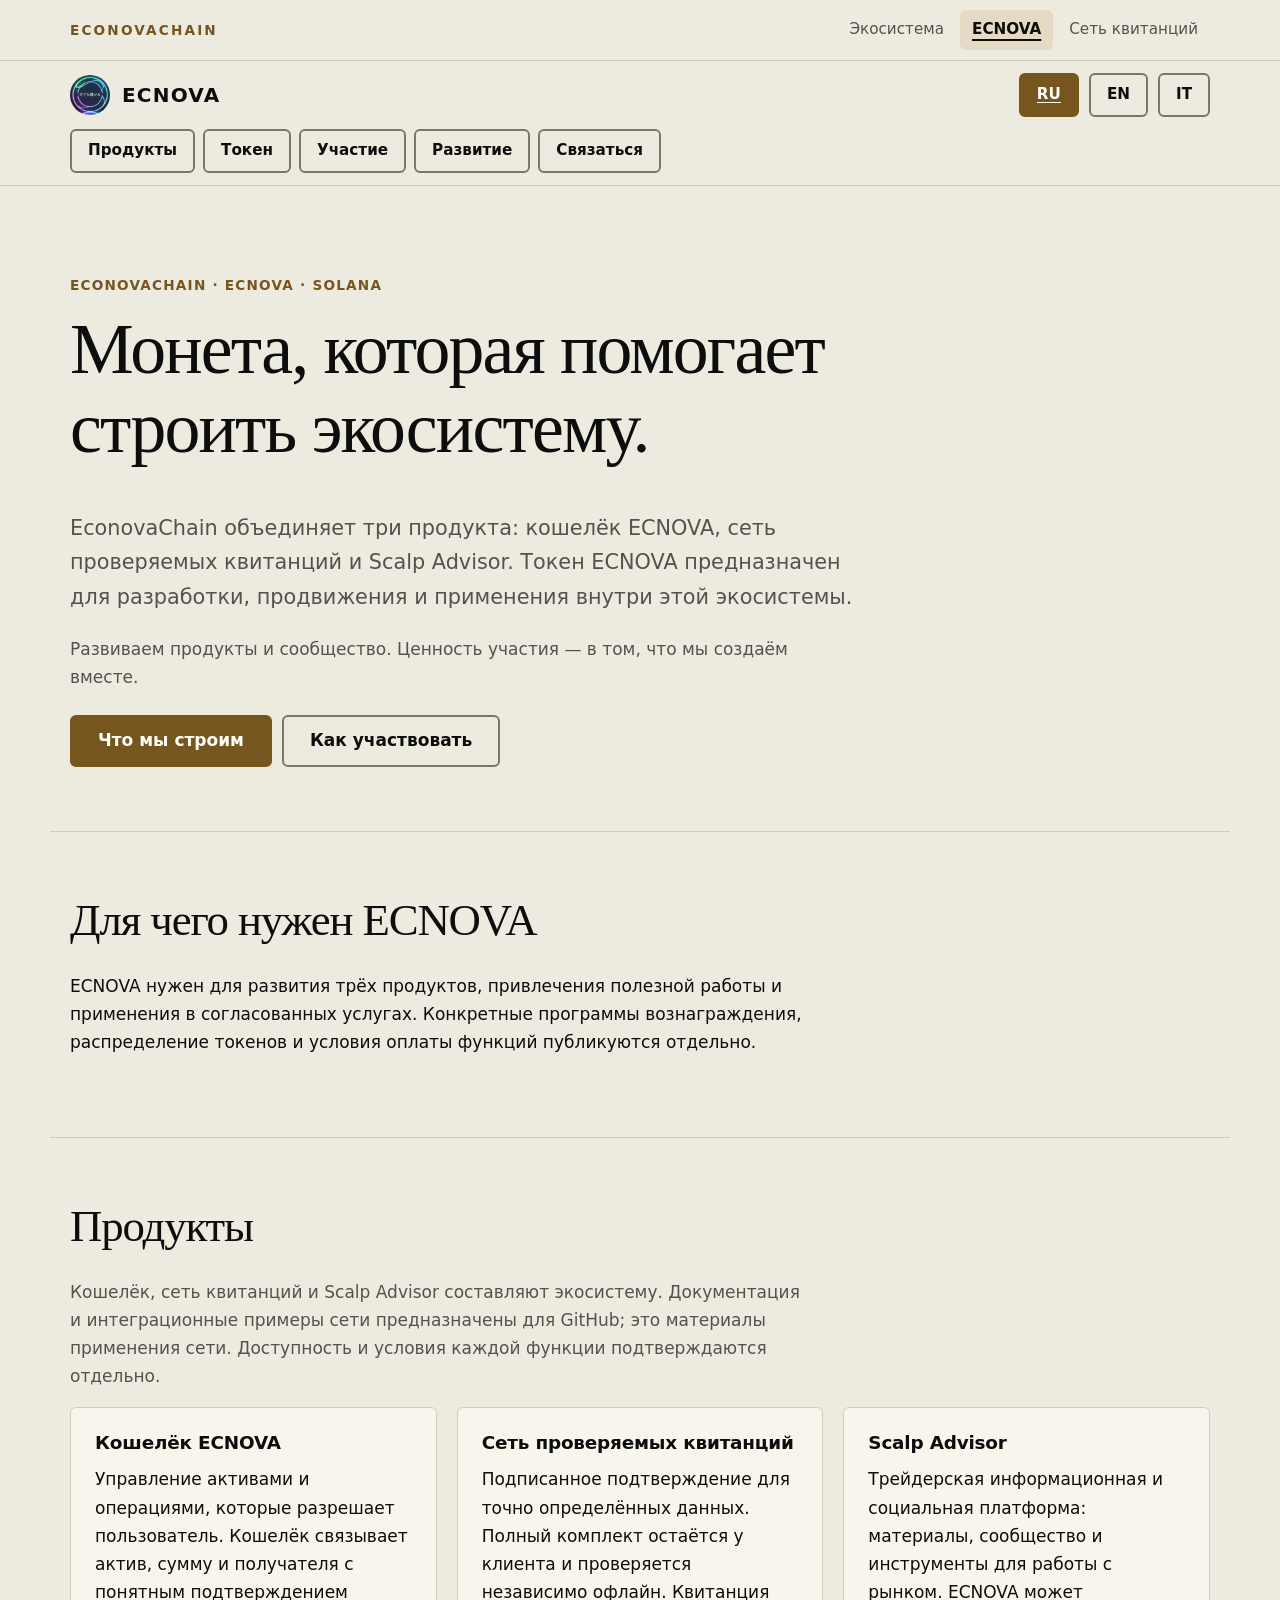
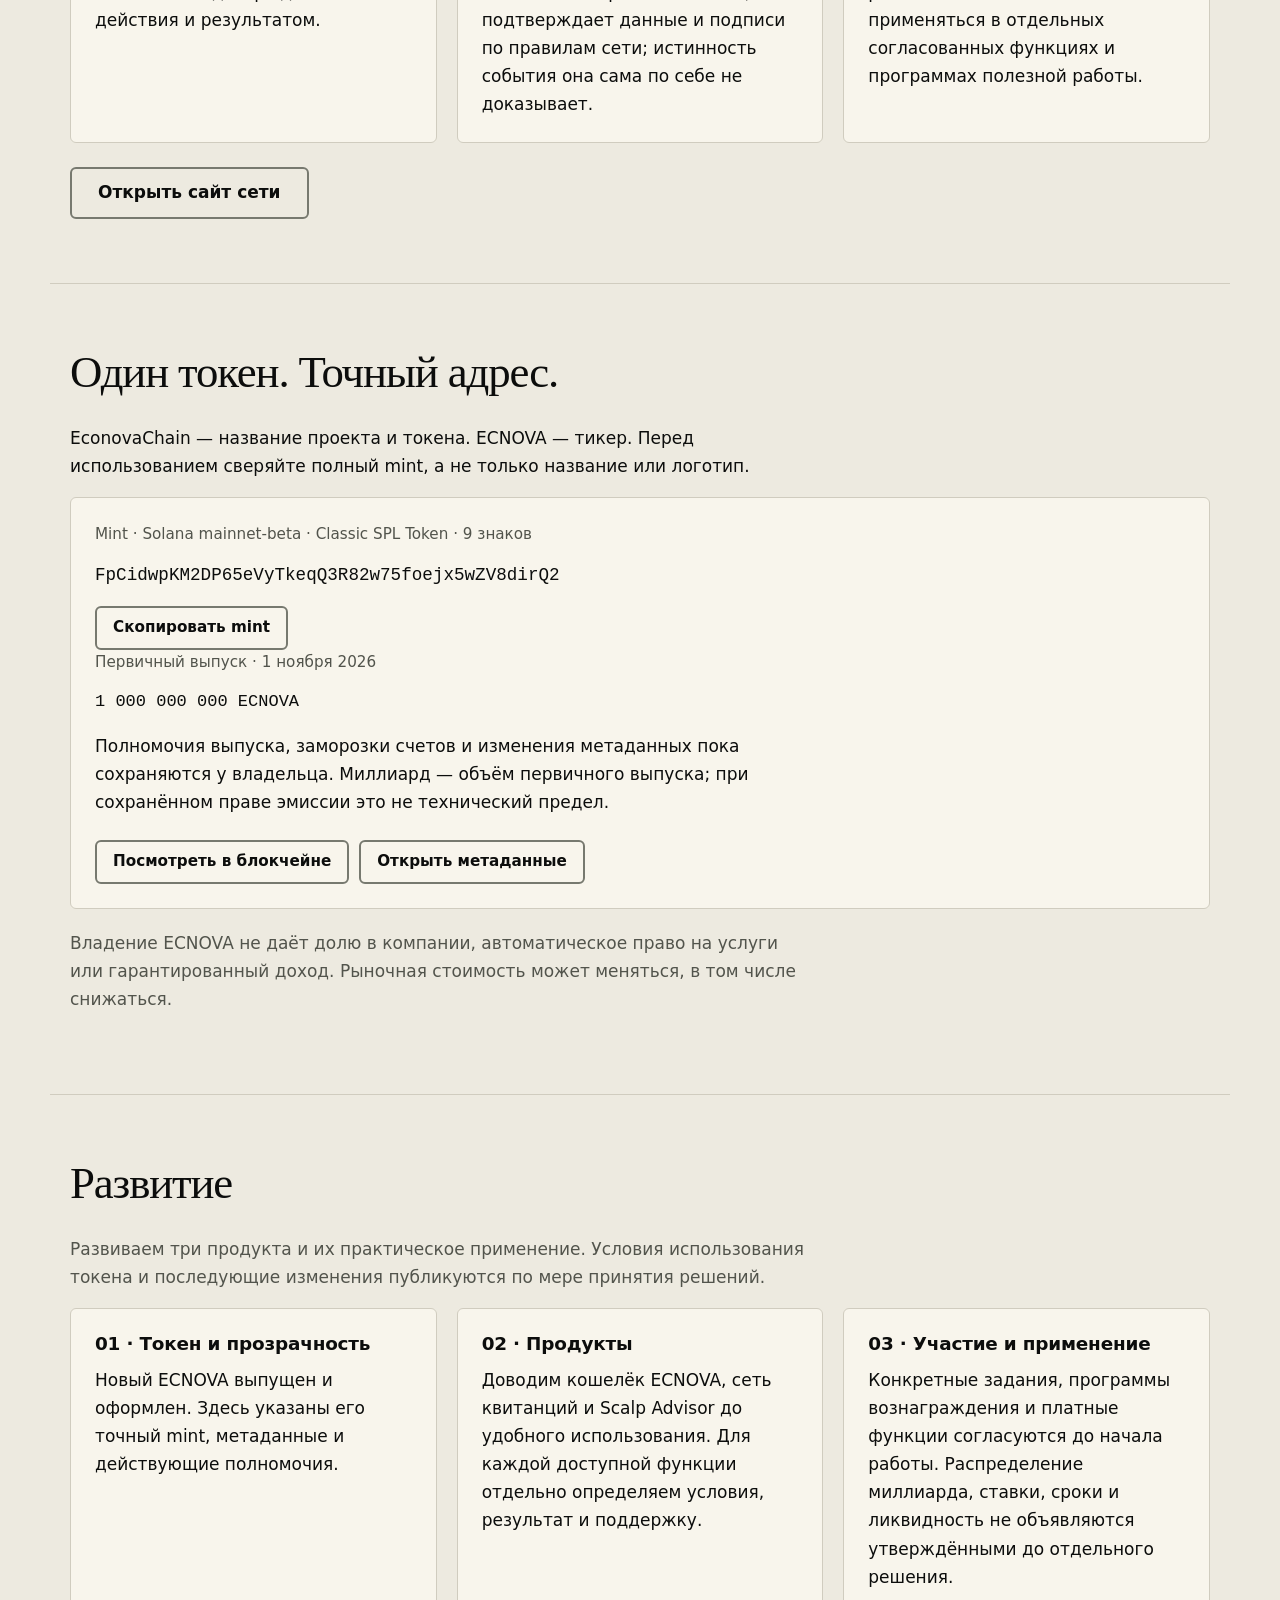
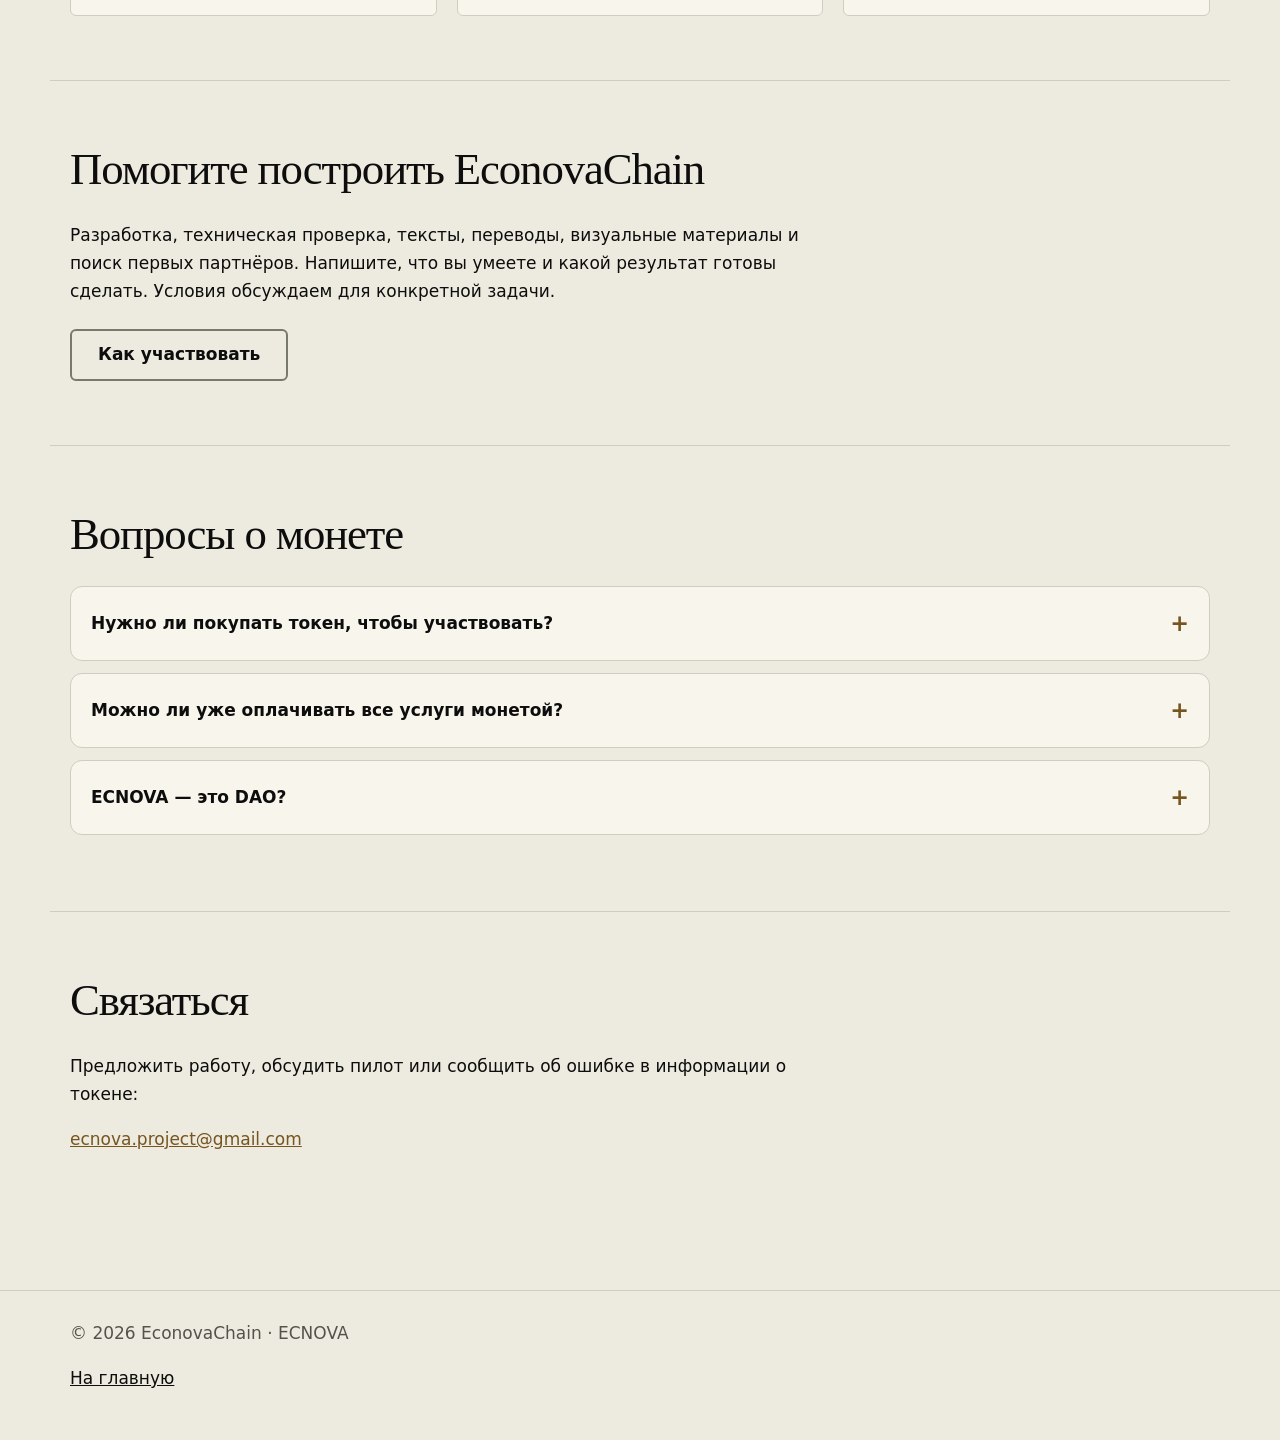
==== commit a1bef6c8: "Record finalized revocation of ECNOVA mint and freeze authorities Mint and freeze authorities were p" ====
--- a/index.html
+++ b/index.html
@@ -115,7 +115,7 @@
 </p>
 <p data-i18n="supply" class="small">Первичный выпуск · 1 ноября 2026</p>
 <p class="mono">1 000 000 000 ECNOVA</p>
-<p data-i18n="authority" >Полномочия выпуска, заморозки счетов и изменения метаданных пока сохраняются у владельца. Миллиард — объём первичного выпуска; при сохранённом праве эмиссии это не технический предел.</p>
+<p data-i18n="authority" >Полномочия дополнительного выпуска и заморозки счетов безвозвратно отозваны. Дополнительная эмиссия невозможна. Первичный выпуск — 1 000 000 000 ECNOVA. Право обновления метаданных сохраняется у владельца.</p>
 <div class="actions">
 <a class="pill" href="https://explorer.solana.com/address/FpCidwpKM2DP65eVyTkeqQ3R82w75foejx5wZV8dirQ2" data-i18n="chainview" target="_blank" rel="noopener noreferrer">Посмотреть в блокчейне</a>
 <a class="pill" href="token/releases/2026-11-01-v2/metadata.json" data-i18n="metadata" >Открыть метаданные</a>
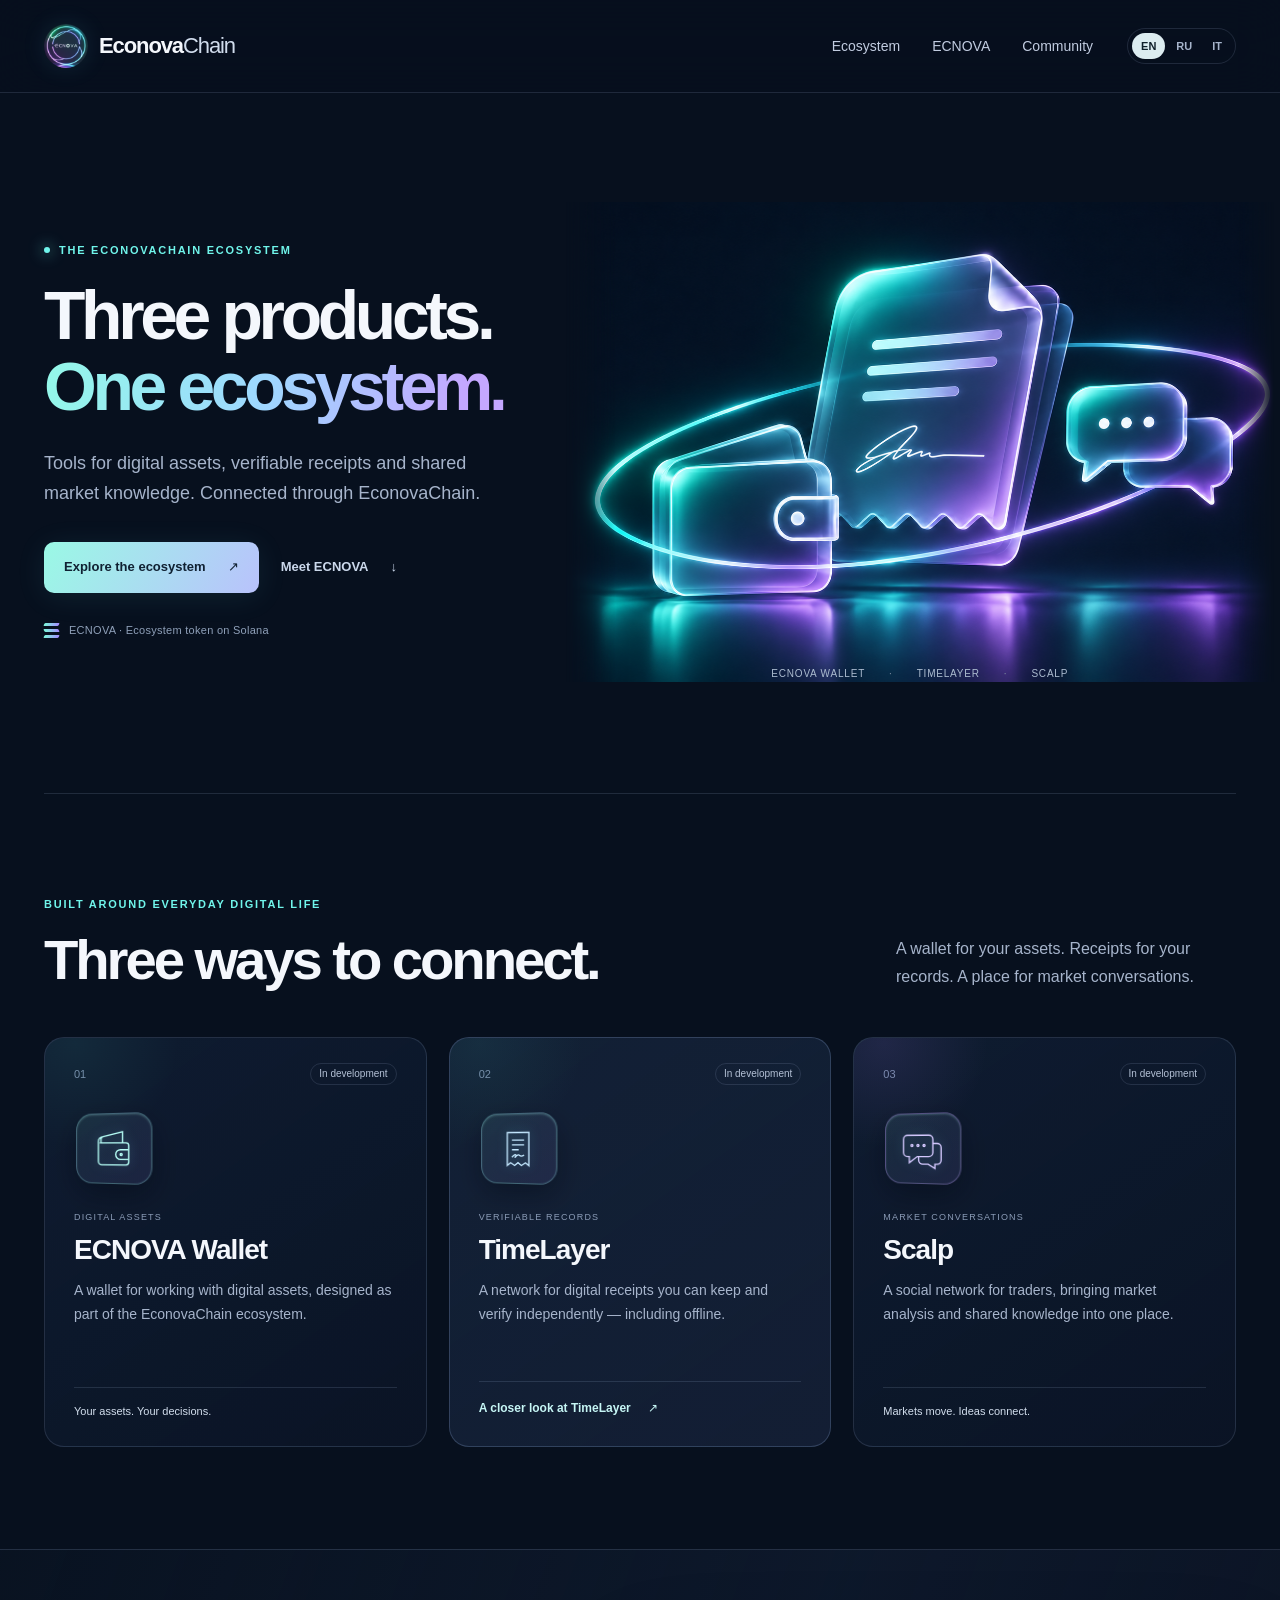
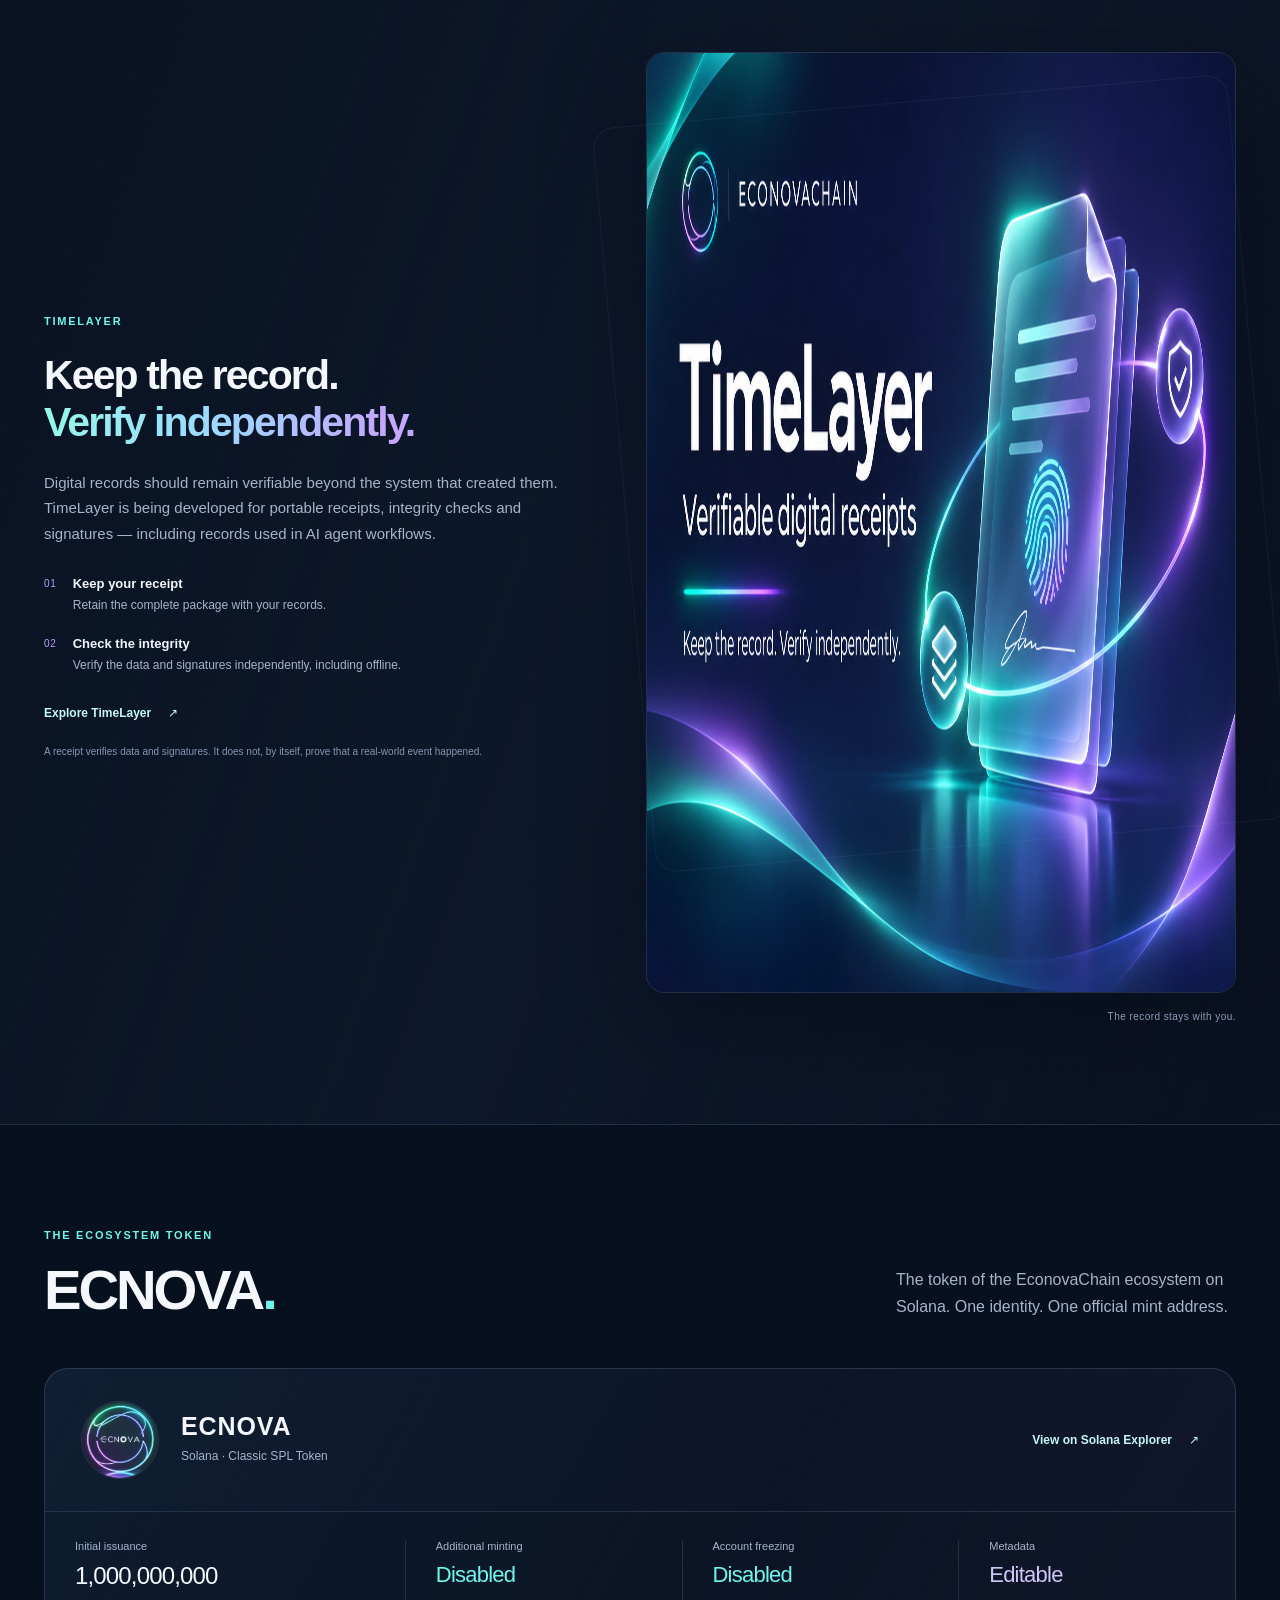
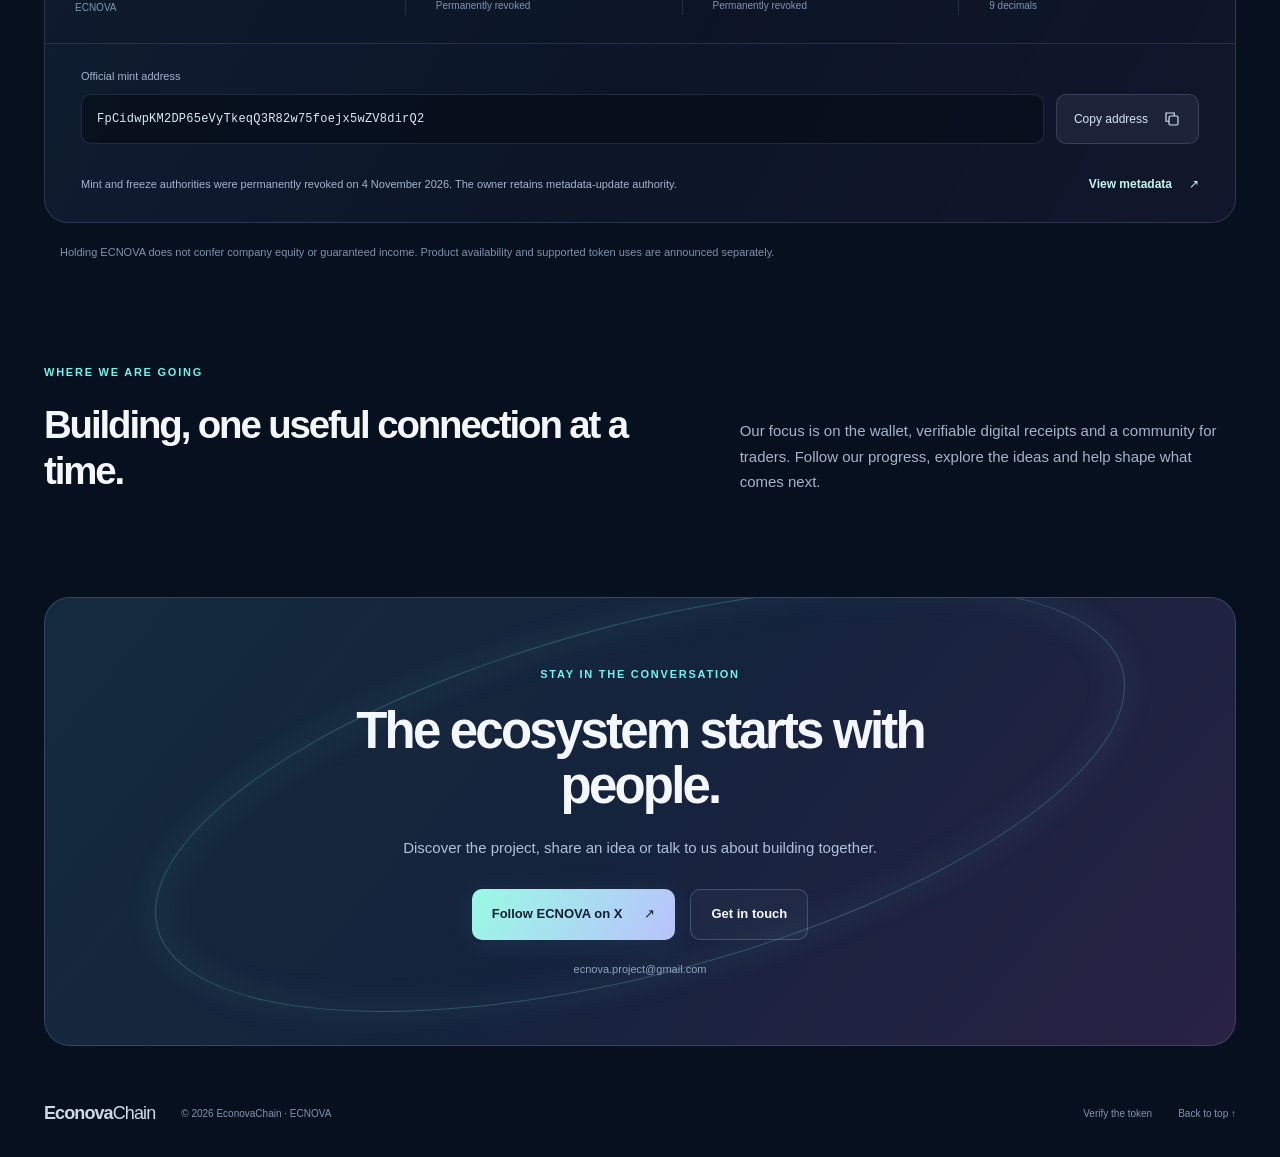
==== commit ec522cdf: "Refresh ECNOVA website with cyan and violet 3D identity Publish the responsive EconovaChain homepage" ====
--- a/index.html
+++ b/index.html
@@ -1,189 +1,134 @@
 <!doctype html>
-<html lang="ru">
+<html lang="en">
 <head>
-<meta charset="utf-8">
-<meta name="viewport" content="width=device-width, initial-scale=1">
-<title>Монета, которая помогает строить экосистему. · EconovaChain</title>
-<meta name="description" content="EconovaChain объединяет три продукта: кошелёк ECNOVA, сеть проверяемых квитанций и Scalp Advisor. Токен ECNOVA предназначен для разработки, продвижения и применения внутри этой экосистемы.">
-<meta property="og:title" content="EconovaChain · ECNOVA">
-<meta property="og:description" content="EconovaChain объединяет три продукта: кошелёк ECNOVA, сеть проверяемых квитанций и Scalp Advisor. Токен ECNOVA предназначен для разработки, продвижения и применения внутри этой экосистемы.">
-<meta property="og:type" content="website">
-<meta property="og:url" content="https://ecnova.io/">
-<meta property="og:image" content="https://ecnova.io/token/releases/2026-11-01-v2/icon.jpg">
-<meta name="twitter:card" content="summary">
-<meta name="twitter:image" content="https://ecnova.io/token/releases/2026-11-01-v2/icon.jpg">
-<link rel="canonical" href="https://ecnova.io/">
-<link rel="icon" href="token/releases/2026-11-01-v2/icon.jpg" type="image/jpeg">
-<link rel="stylesheet" href="assets/shared-theme.css">
-<link rel="stylesheet" href="assets/token-theme.css">
-<link rel="stylesheet" href="assets/public-copy.css">
+  <meta charset="utf-8">
+  <meta name="viewport" content="width=device-width, initial-scale=1">
+  <meta name="theme-color" content="#07101e">
+  <title>EconovaChain · Three products. One ecosystem.</title>
+  <meta name="description" content="Discover EconovaChain: ECNOVA Wallet, TimeLayer verifiable digital receipts and Scalp, a social network for traders. ECNOVA is the ecosystem token on Solana.">
+  <meta property="og:title" content="EconovaChain · Three products. One ecosystem.">
+  <meta property="og:description" content="Digital assets. Verifiable receipts. Shared market knowledge. Explore ECNOVA Wallet, TimeLayer and Scalp — the EconovaChain ecosystem.">
+  <meta property="og:type" content="website">
+  <meta property="og:url" content="https://ecnova.io/">
+  <meta property="og:image" content="https://ecnova.io/assets/social-preview.png">
+  <meta property="og:image:alt" content="Three luminous glass objects representing the EconovaChain ecosystem, connected by a cyan and violet orbit.">
+  <meta name="twitter:card" content="summary_large_image">
+  <meta name="twitter:site" content="@EcnovaDAO">
+  <meta name="twitter:title" content="EconovaChain · Three products. One ecosystem.">
+  <meta name="twitter:description" content="ECNOVA Wallet. TimeLayer. Scalp. Tools for digital assets, verifiable receipts and shared market knowledge.">
+  <meta name="twitter:image" content="https://ecnova.io/assets/social-preview.png">
+  <meta name="twitter:image:alt" content="The EconovaChain ecosystem in cyan and violet glass.">
+  <link rel="canonical" href="https://ecnova.io/">
+  <link rel="icon" href="token/releases/2026-11-01-v2/icon.jpg" type="image/jpeg">
+  <link rel="preload" href="assets/hero-ecosystem.png" as="image" fetchpriority="high">
+  <link rel="stylesheet" href="assets/site-20261106.css">
+  <script src="assets/site-20261106.js" defer></script>
 </head>
-<body data-title-key="hero">
-<a class="skip-link" href="#main" data-i18n="skip" >К содержанию</a>
-<div class="eco-bar">
-<div class="wrap">
-<span class="eco-mark">ECONOVACHAIN</span>
-<nav aria-label="EconovaChain">
-<ul>
-<li>
-<a class="" href="index.html#about" data-i18n="about" >Экосистема</a>
-</li>
-<li>
-<a href="index.html#token" aria-current="page">ECNOVA</a>
-</li>
-<li>
-<a class="" href="https://timelayer-os.com/ru/" data-i18n="network" data-network="true">Сеть квитанций</a>
-</li>
-</ul>
-</nav>
-</div>
-</div>
-<header>
-<div class="container topbar">
-<a class="brand" href="index.html">
-<img src="token/releases/2026-11-01-v2/icon.jpg" width="40" height="40" alt="">ECNOVA</a>
-<div class="lang" aria-label="Язык" data-i18n-aria="langlabel">
-<button type="button" class="pill" data-lang="ru" aria-pressed="true">RU</button>
-<button type="button" class="pill" data-lang="en" aria-pressed="false">EN</button>
-<button type="button" class="pill" data-lang="it" aria-pressed="false">IT</button>
-</div>
-</div>
-<nav class="container" aria-label="Навигация" data-i18n-aria="navlabel">
-<ul>
-<li>
-<a class="pill" href="index.html#network" data-i18n="products" >Продукты</a>
-</li>
-<li>
-<a class="pill" href="index.html#token" data-i18n="passport" >Токен</a>
-</li>
-<li>
-<a class="pill" href="#contacts" data-i18n="join" >Участие</a>
-</li>
-<li>
-<a class="pill" href="index.html#roadmap" data-i18n="roadmap" >Развитие</a>
-</li>
-<li>
-<a class="pill" href="#contacts" data-i18n="contact" >Связаться</a>
-</li>
-</ul>
-</nav>
+<body>
+<a class="skip-link" href="#main" data-i18n="skip">Skip to content</a>
+<header class="site-header">
+  <div class="container header-row">
+    <a class="brand" href="#about" aria-label="EconovaChain home">
+      <img src="token/releases/2026-11-01-v2/icon.jpg" width="44" height="44" alt="">
+      <span>Econova<span class="brand-light">Chain</span></span>
+    </a>
+    <nav class="main-nav" aria-label="Main navigation" data-i18n-aria="navigation">
+      <a href="#network" data-i18n="ecosystem">Ecosystem</a>
+      <a href="#token">ECNOVA</a>
+      <a href="#contacts" data-i18n="community">Community</a>
+    </nav>
+    <div class="languages" aria-label="Language" data-i18n-aria="language">
+      <button type="button" data-lang="en" aria-pressed="true">EN</button>
+      <button type="button" data-lang="ru" aria-pressed="false">RU</button>
+      <button type="button" data-lang="it" aria-pressed="false">IT</button>
+    </div>
+  </div>
 </header>
 <main id="main">
-<section class="container" id="about">
-<p data-i18n="eyebrow" class="eyebrow">EconovaChain · ECNOVA · Solana</p>
-<h1 data-i18n="hero" >Монета, которая помогает строить экосистему.</h1>
-<p data-i18n="lead" class="lead">EconovaChain объединяет три продукта: кошелёк ECNOVA, сеть проверяемых квитанций и Scalp Advisor. Токен ECNOVA предназначен для разработки, продвижения и применения внутри этой экосистемы.</p>
-<p data-i18n="hero.note" class="note">Развиваем продукты и сообщество. Ценность участия — в том, что мы создаём вместе.</p>
-<div class="actions">
-<a class="button" href="#network" data-i18n="explore" >Что мы строим</a>
-<a class="button secondary" href="#contacts" data-i18n="join.cta" >Как участвовать</a>
-</div>
-</section>
-<section class="container" id="role">
-<h2 data-i18n="role.h" >Для чего нужен ECNOVA</h2>
-<p data-i18n="role.p" >ECNOVA нужен для развития трёх продуктов, привлечения полезной работы и применения в согласованных услугах. Конкретные программы вознаграждения, распределение токенов и условия оплаты функций публикуются отдельно.</p>
-</section>
-<section class="container" id="network">
-<h2 data-i18n="products" >Продукты</h2>
-<p data-i18n="product.note" class="note">Кошелёк, сеть квитанций и Scalp Advisor составляют экосистему. Документация и интеграционные примеры сети предназначены для GitHub; это материалы применения сети. Доступность и условия каждой функции подтверждаются отдельно.</p>
-<div class="grid">
-<article class="card third">
-<h3 data-i18n="wallet.h" >Кошелёк ECNOVA</h3>
-<p data-i18n="wallet.p" >Управление активами и операциями, которые разрешает пользователь. Кошелёк связывает актив, сумму и получателя с понятным подтверждением действия и результатом.</p>
-</article>
-<article class="card third">
-<h3 data-i18n="receipt.h" >Сеть проверяемых квитанций</h3>
-<p data-i18n="receipt.p" >Подписанное подтверждение для точно определённых данных. Полный комплект остаётся у клиента и проверяется независимо офлайн. Квитанция подтверждает данные и подписи по правилам сети; истинность события она сама по себе не доказывает.</p>
-</article>
-<article class="card third">
-<h3 data-i18n="scalp.h" >Scalp Advisor</h3>
-<p data-i18n="scalp.p" >Трейдерская информационная и социальная платформа: материалы, сообщество и инструменты для работы с рынком. ECNOVA может применяться в отдельных согласованных функциях и программах полезной работы.</p>
-</article>
-</div>
-<div class="actions">
-<a class="button secondary" href="https://timelayer-os.com/ru/" data-i18n="readnetwork" data-network="true">Открыть сайт сети</a>
-</div>
-</section>
-<section class="container" id="token">
-<h2 data-i18n="token.h" >Один токен. Точный адрес.</h2>
-<p data-i18n="token.note" >EconovaChain — название проекта и токена. ECNOVA — тикер. Перед использованием сверяйте полный mint, а не только название или логотип.</p>
-<div class="card">
-<p data-i18n="standard" class="small">Mint · Solana mainnet-beta · Classic SPL Token · 9 знаков</p>
-<p class="mono mint">FpCidwpKM2DP65eVyTkeqQ3R82w75foejx5wZV8dirQ2</p>
-<button type="button" class="pill" id="copy-mint" data-i18n="copy">Скопировать mint</button>
-<p class="small" id="copy-result" aria-live="polite">
-</p>
-<p data-i18n="supply" class="small">Первичный выпуск · 1 ноября 2026</p>
-<p class="mono">1 000 000 000 ECNOVA</p>
-<p data-i18n="authority" >Полномочия дополнительного выпуска и заморозки счетов безвозвратно отозваны. Дополнительная эмиссия невозможна. Первичный выпуск — 1 000 000 000 ECNOVA. Право обновления метаданных сохраняется у владельца.</p>
-<div class="actions">
-<a class="pill" href="https://explorer.solana.com/address/FpCidwpKM2DP65eVyTkeqQ3R82w75foejx5wZV8dirQ2" data-i18n="chainview" target="_blank" rel="noopener noreferrer">Посмотреть в блокчейне</a>
-<a class="pill" href="token/releases/2026-11-01-v2/metadata.json" data-i18n="metadata" >Открыть метаданные</a>
-</div>
-</div>
-<p data-i18n="tokenrisk" class="note">Владение ECNOVA не даёт долю в компании, автоматическое право на услуги или гарантированный доход. Рыночная стоимость может меняться, в том числе снижаться.</p>
-</section>
-<section class="container" id="roadmap">
-<h2 data-i18n="roadmap" >Развитие</h2>
-<p data-i18n="roadmap.note" class="note">Развиваем три продукта и их практическое применение. Условия использования токена и последующие изменения публикуются по мере принятия решений.</p>
-<div class="grid">
-<article class="card third">
-<h3 data-i18n="r1.h" >01 · Токен и прозрачность</h3>
-<p data-i18n="r1.p" >Новый ECNOVA выпущен и оформлен. Здесь указаны его точный mint, метаданные и действующие полномочия.</p>
-</article>
-<article class="card third">
-<h3 data-i18n="r2.h" >02 · Продукты</h3>
-<p data-i18n="r2.p" >Доводим кошелёк ECNOVA, сеть квитанций и Scalp Advisor до удобного использования. Для каждой доступной функции отдельно определяем условия, результат и поддержку.</p>
-</article>
-<article class="card third">
-<h3 data-i18n="r3.h" >03 · Участие и применение</h3>
-<p data-i18n="r3.p" >Конкретные задания, программы вознаграждения и платные функции согласуются до начала работы. Распределение миллиарда, ставки, сроки и ликвидность не объявляются утверждёнными до отдельного решения.</p>
-</article>
-</div>
-</section>
-<section class="container" id="participate">
-<h2 data-i18n="join.h" >Помогите построить EconovaChain</h2>
-<p data-i18n="join.p" >Разработка, техническая проверка, тексты, переводы, визуальные материалы и поиск первых партнёров. Напишите, что вы умеете и какой результат готовы сделать. Условия обсуждаем для конкретной задачи.</p>
-<div class="actions">
-<a class="button secondary" href="#contacts" data-i18n="join.cta" >Как участвовать</a>
-</div>
-</section>
-<section class="container" id="faq">
-<h2 data-i18n="faq.h" >Вопросы о монете</h2>
-<details>
-<summary data-i18n="faq1.h" >Нужно ли покупать токен, чтобы участвовать?</summary>
-<div>
-<p data-i18n="faq1.p" >Нет. Работа начинается с согласования задачи и условий. Покупка ECNOVA не является требованием для исполнителя.</p>
-</div>
-</details>
-<details>
-<summary data-i18n="faq2.h" >Можно ли уже оплачивать все услуги монетой?</summary>
-<div>
-<p data-i18n="faq2.p" >Нет. Такое применение входит в развитие экосистемы. Для каждого продукта отдельно объявляются доступная функция, цена и способ подтверждения оплаты.</p>
-</div>
-</details>
-<details>
-<summary data-i18n="faq3.h" >ECNOVA — это DAO?</summary>
-<div>
-<p data-i18n="faq3.p" >Нет. На текущем этапе проектом управляет основатель. Владение токеном не даёт автоматического права голоса, управления средствами или доли в проекте. Создание DAO сейчас не предусмотрено.</p>
-</div>
-</details>
-</section>
-<section class="container" id="contacts">
-<h2 data-i18n="contact" >Связаться</h2>
-<p data-i18n="contact.p" >Предложить работу, обсудить пилот или сообщить об ошибке в информации о токене:</p>
-<p>
-<a href="mailto:ecnova.project@gmail.com">ecnova.project@gmail.com</a>
-</p>
-</section>
+  <section class="hero container" id="about" aria-labelledby="hero-title">
+    <div class="hero-copy">
+      <p class="eyebrow"><span class="signal" aria-hidden="true"></span><span data-i18n="hero.eyebrow">The EconovaChain ecosystem</span></p>
+      <h1 id="hero-title"><span data-i18n="hero.one">Three products.</span><br><span class="gradient-text" data-i18n="hero.two">One ecosystem.</span></h1>
+      <p class="hero-lead" data-i18n="hero.lead">Tools for digital assets, verifiable receipts and shared market knowledge. Connected through EconovaChain.</p>
+      <div class="actions">
+        <a class="button primary" href="#network"><span data-i18n="explore">Explore the ecosystem</span><span aria-hidden="true">↗</span></a>
+        <a class="button quiet" href="#token"><span data-i18n="viewtoken">Meet ECNOVA</span><span aria-hidden="true">↓</span></a>
+      </div>
+      <div class="hero-footnote"><span class="solana-mark" aria-hidden="true"><i></i><i></i><i></i></span><span data-i18n="hero.token">ECNOVA · Ecosystem token on Solana</span></div>
+    </div>
+    <figure class="hero-art">
+      <img src="assets/hero-ecosystem.png" width="1672" height="941" fetchpriority="high" alt="Glass wallet, digital receipt and conversation bubbles connected by a cyan and violet orbit." data-i18n-alt="hero.alt">
+      <figcaption><span>ECNOVA Wallet</span><span>TimeLayer</span><span>Scalp</span></figcaption>
+    </figure>
+  </section>
+
+  <section class="ecosystem container section" id="network" aria-labelledby="products-title">
+    <div class="section-heading">
+      <div><p class="eyebrow" data-i18n="products.eyebrow">Built around everyday digital life</p><h2 id="products-title" data-i18n="products.title">Three ways to connect.</h2></div>
+      <p class="section-intro" data-i18n="products.intro">A wallet for your assets. Receipts for your records. A place for market conversations.</p>
+    </div>
+    <div class="product-grid">
+      <article class="product-card wallet-card">
+        <div class="product-top"><span class="product-number">01</span><span class="status" data-i18n="development">In development</span></div>
+        <div class="glass-icon" aria-hidden="true"><svg viewBox="0 0 64 64" fill="none" stroke="currentColor" stroke-width="2"><path d="M14 23V18a4 4 0 0 1 3-4l29-7v16M12 23h39a4 4 0 0 1 4 4v24a4 4 0 0 1-4 4H15a5 5 0 0 1-5-5V21a7 7 0 0 1 7-7"/><path d="M55 33H43a7 7 0 0 0 0 14h12"/><circle cx="44" cy="40" r="1.5"/></svg></div>
+        <p class="product-category" data-i18n="wallet.category">Digital assets</p><h3>ECNOVA Wallet</h3>
+        <p data-i18n="wallet.copy">A wallet for working with digital assets, designed as part of the EconovaChain ecosystem.</p>
+        <div class="product-tagline" data-i18n="wallet.tag">Your assets. Your decisions.</div>
+      </article>
+      <article class="product-card receipt-card">
+        <div class="product-top"><span class="product-number">02</span><span class="status" data-i18n="development">In development</span></div>
+        <div class="glass-icon" aria-hidden="true"><svg viewBox="0 0 64 64" fill="none" stroke="currentColor" stroke-width="2"><path d="M16 8h32v48l-5-4-6 4-5-4-5 4-6-4-5 4V8Z"/><path d="M23 19h18M23 26h18M23 33h10M23 44c7-8 7-1 5 0s4-5 6-3 3 2 7 0"/></svg></div>
+        <p class="product-category" data-i18n="receipt.category">Verifiable records</p><h3>TimeLayer</h3>
+        <p data-i18n="receipt.copy">A network for digital receipts you can keep and verify independently — including offline.</p>
+        <a class="text-link" href="#receipts"><span data-i18n="receipt.more">A closer look at TimeLayer</span><span aria-hidden="true">↗</span></a>
+      </article>
+      <article class="product-card scalp-card">
+        <div class="product-top"><span class="product-number">03</span><span class="status" data-i18n="development">In development</span></div>
+        <div class="glass-icon" aria-hidden="true"><svg viewBox="0 0 64 64" fill="none" stroke="currentColor" stroke-width="2"><path d="M10 12h32a6 6 0 0 1 6 6v19a6 6 0 0 1-6 6H25l-12 9V43h-3a6 6 0 0 1-6-6V18a6 6 0 0 1 6-6Z"/><path d="M48 24h6a6 6 0 0 1 6 6v18a6 6 0 0 1-6 6h-3v6l-10-6h-8a6 6 0 0 1-6-6v-5"/><circle cx="17" cy="27" r="1.5"/><circle cx="26" cy="27" r="1.5"/><circle cx="35" cy="27" r="1.5"/></svg></div>
+        <p class="product-category" data-i18n="scalp.category">Market conversations</p><h3>Scalp</h3>
+        <p data-i18n="scalp.copy">A social network for traders, bringing market analysis and shared knowledge into one place.</p>
+        <div class="product-tagline" data-i18n="scalp.tag">Markets move. Ideas connect.</div>
+      </article>
+    </div>
+  </section>
+
+  <section class="receipt-feature section" id="receipts" aria-labelledby="receipt-title">
+    <div class="container receipt-layout">
+      <div class="receipt-story">
+        <p class="eyebrow">TimeLayer</p>
+        <h2 id="receipt-title"><span data-i18n="receipt.title.one">Keep the record.</span><br><span class="gradient-text" data-i18n="receipt.title.two">Verify independently.</span></h2>
+        <p class="feature-copy" data-i18n="receipt.detail">Digital records should remain verifiable beyond the system that created them. TimeLayer is being developed for portable receipts, integrity checks and signatures — including records used in AI agent workflows.</p>
+        <ol class="receipt-steps">
+          <li><span>01</span><div><strong data-i18n="receipt.step1">Keep your receipt</strong><p data-i18n="receipt.step1p">Retain the complete package with your records.</p></div></li>
+          <li><span>02</span><div><strong data-i18n="receipt.step2">Check the integrity</strong><p data-i18n="receipt.step2p">Verify the data and signatures independently, including offline.</p></div></li>
+        </ol>
+        <a class="text-link" href="https://timelayer-os.com/" data-network><span data-i18n="receipt.visit">Explore TimeLayer</span><span aria-hidden="true">↗</span></a>
+        <p class="caption" data-i18n="receipt.boundary">A receipt verifies data and signatures. It does not, by itself, prove that a real-world event happened.</p>
+      </div>
+      <figure class="receipt-art"><img src="assets/timelayer-card.png" width="1672" height="941" loading="lazy" decoding="async" alt="TimeLayer: verifiable digital receipts. Keep the record. Verify independently." data-i18n-alt="receipt.alt"><figcaption data-i18n="receipt.caption">The record stays with you.</figcaption></figure>
+    </div>
+  </section>
+
+  <section class="token-section container section" id="token" aria-labelledby="token-title">
+    <span class="anchor-alias" id="whitepaper" aria-hidden="true"></span><span class="anchor-alias" id="faq" aria-hidden="true"></span>
+    <div class="section-heading"><div><p class="eyebrow" id="role" data-i18n="token.eyebrow">The ecosystem token</p><h2 id="token-title">ECNOVA<span class="title-dot">.</span></h2></div><p class="section-intro" data-i18n="token.intro">The token of the EconovaChain ecosystem on Solana. One identity. One official mint address.</p></div>
+    <div class="token-panel">
+      <div class="token-identity"><img src="token/releases/2026-11-01-v2/icon.jpg" width="144" height="144" loading="lazy" alt="ECNOVA token logo"><div><span class="token-symbol">ECNOVA</span><p>Solana · Classic SPL Token</p></div><a class="text-link" href="https://explorer.solana.com/address/FpCidwpKM2DP65eVyTkeqQ3R82w75foejx5wZV8dirQ2" target="_blank" rel="noopener noreferrer"><span data-i18n="token.explorer">View on Solana Explorer</span><span aria-hidden="true">↗</span></a></div>
+      <div class="token-facts"><div><span data-i18n="token.issuance">Initial issuance</span><strong>1,000,000,000</strong><small>ECNOVA</small></div><div><span data-i18n="token.minting">Additional minting</span><strong class="status-value" data-i18n="token.disabled">Disabled</strong><small data-i18n="token.permanent">Permanently revoked</small></div><div><span data-i18n="token.freezing">Account freezing</span><strong class="status-value" data-i18n="token.disabled">Disabled</strong><small data-i18n="token.permanent">Permanently revoked</small></div><div><span data-i18n="token.metadata">Metadata</span><strong class="status-value neutral" data-i18n="token.editable">Editable</strong><small data-i18n="token.decimals">9 decimals</small></div></div>
+      <div class="mint-block"><label for="mint-address" data-i18n="token.address">Official mint address</label><div class="mint-row"><input id="mint-address" readonly spellcheck="false" value="FpCidwpKM2DP65eVyTkeqQ3R82w75foejx5wZV8dirQ2"><button class="copy-button" type="button" id="copy-mint"><span data-i18n="copy">Copy address</span><svg viewBox="0 0 24 24" width="18" height="18" fill="none" stroke="currentColor" stroke-width="1.6" aria-hidden="true"><rect x="8" y="8" width="12" height="12" rx="2"/><path d="M15 8V4H4v11h4"/></svg></button></div><p id="copy-result" class="copy-result" role="status" aria-live="polite"></p></div>
+      <div class="token-bottom"><p data-i18n="token.authority">Mint and freeze authorities were permanently revoked on 4 November 2026. The owner retains metadata-update authority.</p><a class="text-link" href="token/releases/2026-11-01-v2/metadata.json"><span data-i18n="token.metadata.link">View metadata</span><span aria-hidden="true">↗</span></a></div>
+    </div>
+    <p class="token-note" data-i18n="token.note">Holding ECNOVA does not confer company equity or guaranteed income. Product availability and supported token uses are announced separately.</p>
+  </section>
+
+  <section class="direction container section" id="roadmap" aria-labelledby="direction-title">
+    <div><p class="eyebrow" data-i18n="direction.eyebrow">Where we are going</p><h2 id="direction-title" data-i18n="direction.title">Building, one useful connection at a time.</h2></div><p data-i18n="direction.copy">Our focus is on the wallet, verifiable digital receipts and a community for traders. Follow our progress, explore the ideas and help shape what comes next.</p>
+  </section>
+
+  <section class="community-section container" id="contacts" aria-labelledby="community-title">
+    <div class="community-glow" aria-hidden="true"></div><div class="community-content" id="participate"><p class="eyebrow" data-i18n="community.eyebrow">Stay in the conversation</p><h2 id="community-title" data-i18n="community.title">The ecosystem starts with people.</h2><p data-i18n="community.copy">Discover the project, share an idea or talk to us about building together.</p><div class="actions"><a class="button primary" href="https://x.com/EcnovaDAO" target="_blank" rel="noopener noreferrer"><span data-i18n="community.follow">Follow ECNOVA on X</span><span aria-hidden="true">↗</span></a><a class="button secondary" href="mailto:ecnova.project@gmail.com" data-i18n="community.contact">Get in touch</a></div><a class="contact-email" href="mailto:ecnova.project@gmail.com">ecnova.project@gmail.com</a></div>
+  </section>
 </main>
-<footer>
-<div class="container">
-<p>© 2026 EconovaChain · ECNOVA</p>
-<a class="link-quiet" href="index.html" data-i18n="home" >На главную</a>
-</div>
-</footer>
-<script src="assets/public-copy.js" defer>
-</script>
+<footer class="container footer"><a class="brand footer-brand" href="#about"><span>Econova<span class="brand-light">Chain</span></span></a><p>© 2026 EconovaChain · ECNOVA</p><a href="#token" data-i18n="footer.token">Verify the token</a><a href="#about" data-i18n="footer.top">Back to top ↑</a></footer>
 </body>
 </html>
--- a/assets/site-20261106.css
+++ b/assets/site-20261106.css
@@ -0,0 +1,10 @@
+:root{color-scheme:dark;--bg:#07101e;--surface:#101b2d;--text:#f4f7fc;--muted:#a6b4cb;--cyan:#70f5eb;--violet:#b89bff;--line:rgba(185,206,240,.14);font-family:Inter,-apple-system,BlinkMacSystemFont,"Segoe UI",sans-serif;font-synthesis:none}*{box-sizing:border-box}html{scroll-behavior:smooth;scroll-padding-top:110px}body{margin:0;background:var(--bg);color:var(--text);-webkit-font-smoothing:antialiased}a{color:inherit;text-decoration:none}button,input{font:inherit}button,a{-webkit-tap-highlight-color:transparent}button{cursor:pointer}img{display:block;max-width:100%}figure{margin:0}p{line-height:1.7;margin:0}h1,h2,h3{margin:0;font-weight:550;letter-spacing:-.055em;line-height:1.07}h2{font-size:clamp(34px,4.4vw,58px)}h3{font-size:28px;letter-spacing:-.035em}a:focus-visible,button:focus-visible,input:focus-visible{outline:2px solid var(--cyan);outline-offset:6px;border-radius:5px}::selection{background:#7662b7;color:#fff}.container{width:min(1220px,calc(100% - 88px));margin-inline:auto}.section{padding-block:102px}.skip-link{position:fixed;z-index:100;left:20px;top:-100px;padding:14px;background:var(--cyan);color:var(--bg)}.skip-link:focus{top:14px}.site-header{position:sticky;top:0;z-index:20;background:rgba(7,16,30,.87);backdrop-filter:blur(24px);border-bottom:1px solid var(--line)}.header-row{display:flex;align-items:center;gap:34px;min-height:92px}.brand{display:flex;align-items:center;gap:11px;font-size:22px;font-weight:650;letter-spacing:-.05em;white-space:nowrap}.brand img{border-radius:50%;object-fit:cover;box-shadow:0 0 25px #60c7df1f}.brand-light{font-weight:350;color:#d0dcec}.main-nav{display:flex;align-items:center;gap:32px;margin-left:auto}.main-nav a{font-size:14px;color:#c1cce0;padding-block:12px}.main-nav a:hover{color:var(--cyan)}.languages{display:flex;gap:2px;padding:4px;border:1px solid var(--line);border-radius:25px}.languages button{border:0;background:transparent;color:var(--muted);padding:7px 9px;border-radius:20px;font-size:11px;font-weight:650}.languages [aria-pressed=true]{background:#dcecf0;color:#10202b}.hero{display:grid;grid-template-columns:1.02fr 1.1fr;align-items:center;position:relative;min-height:700px;padding-top:64px;padding-bottom:70px;gap:0}.hero-copy{position:relative;z-index:2}.eyebrow{color:var(--cyan);font-size:11px;letter-spacing:.16em;line-height:1.5;text-transform:uppercase;font-weight:650;margin-bottom:22px;display:flex;align-items:center;gap:9px}.signal{width:6px;height:6px;background:var(--cyan);border-radius:50%;box-shadow:0 0 15px #6ff5eb}.hero h1{font-size:clamp(48px,5.3vw,76px);line-height:1.045;letter-spacing:-.064em}.gradient-text{background:linear-gradient(105deg,#93f9e8 0%,#9ed8ff 48%,#c4a7ff 90%);-webkit-background-clip:text;background-clip:text;color:transparent}.hero-lead{max-width:475px;font-size:18px;color:var(--muted);margin-top:27px;line-height:1.65}.actions{display:flex;align-items:center;flex-wrap:wrap;gap:15px;margin-top:33px}.button{min-height:51px;padding:14px 20px;display:inline-flex;align-items:center;justify-content:center;gap:22px;border-radius:10px;font-size:13px;font-weight:650;line-height:1.3;transition:transform .2s,background .2s,box-shadow .2s}.button:hover{transform:translateY(-2px)}.primary{background:linear-gradient(120deg,#9af9e5,#b9c2fc);color:#102132;box-shadow:0 4px 30px #64d9df18}.primary:hover{box-shadow:0 4px 36px #64d9df45}.quiet{padding-inline:7px;color:#cbd8eb}.secondary{border:1px solid #adc2ee40;background:#b7cdf209}.hero-footnote{display:flex;align-items:center;gap:10px;font-size:11px;color:#8fa0b9;letter-spacing:.025em;margin-top:30px}.solana-mark{display:grid;gap:3px;width:15px}.solana-mark i{display:block;width:15px;height:3px;transform:skewX(-27deg);background:linear-gradient(90deg,#7cf8da,#a48aff);border-radius:1px}.solana-mark i:nth-child(2){transform:skewX(27deg)}.hero-art{position:relative;margin-left:-52px;margin-right:-38px;isolation:isolate}.hero-art:before{content:"";position:absolute;inset:8% 15%;background:radial-gradient(ellipse,#6655ca22,transparent 70%);z-index:-1}.hero-art img{width:100%;height:480px;object-fit:cover;object-position:center;mask-image:linear-gradient(to right,transparent,#000 7%,#000 95%,transparent);-webkit-mask-image:linear-gradient(to right,transparent,#000 7%,#000 95%,transparent)}.hero-art figcaption{display:flex;justify-content:center;gap:24px;font-size:10px;letter-spacing:.08em;text-transform:uppercase;color:#acbcd0;position:relative;margin-top:-14px}.hero-art figcaption span+span:before{content:"·";margin-right:24px;color:#7f8d9f}.ecosystem{border-top:1px solid var(--line)}.section-heading{display:flex;justify-content:space-between;align-items:end;gap:50px;margin-bottom:47px}.section-heading .eyebrow{margin-bottom:17px}.section-intro{max-width:340px;color:var(--muted);font-size:16px;line-height:1.7}.product-grid{display:grid;grid-template-columns:repeat(3,1fr);gap:22px}.product-card{padding:25px 29px 29px;position:relative;border:1px solid var(--line);border-radius:20px;background:linear-gradient(145deg,#12223aab,#0c1527c9);overflow:hidden;display:flex;flex-direction:column;min-height:410px}.product-card:before{content:"";position:absolute;top:-100px;left:-75px;width:210px;height:210px;opacity:.6;background:radial-gradient(circle,#54dcca1f,transparent 70%);pointer-events:none}.receipt-card{background:linear-gradient(145deg,#15253cc7,#131e34);border-color:#96b4e63b}.scalp-card:before{background:radial-gradient(circle,#b17fff30,transparent 70%)}.product-top{display:flex;align-items:center;justify-content:space-between;gap:12px;margin-bottom:28px}.product-number{color:#778ba8;font-size:11px;font-variant-numeric:tabular-nums}.status{font-size:10px;color:#b4c1d6;border:1px solid #c6d5ff20;border-radius:20px;padding:5px 8px;line-height:1}.glass-icon{height:71px;width:78px;display:grid;place-items:center;border-radius:17px;background:linear-gradient(135deg,#8ef6ee15,#8f75e21c);border:1px solid #8cdadf55;box-shadow:inset 0 1px 2px #b8fff338,0 10px 28px #03081265;transform:perspective(250px) rotateY(-12deg);margin-bottom:26px;color:#b7fff7}.glass-icon svg{width:44px;height:44px;filter:drop-shadow(0 0 6px #69dcf04f)}.receipt-card .glass-icon{color:#c4e8ff}.scalp-card .glass-icon{color:#d5c9ff;border-color:#c4a4ff55}.product-category{text-transform:uppercase;font-size:9px;letter-spacing:.13em;color:#8c9db8;margin-bottom:10px}.product-card h3{margin-bottom:14px}.product-card>p:not(.product-category){color:var(--muted);font-size:14px;line-height:1.7;margin-bottom:26px}.product-tagline{border-top:1px solid var(--line);padding-top:17px;margin-top:auto;color:#d2deed;font-size:11px}.text-link{display:inline-flex;align-items:center;gap:17px;font-size:12px;font-weight:550;color:#c6f6f5;line-height:1.5}.text-link:hover{color:#fff}.product-card .text-link{margin-top:auto;padding-top:17px;border-top:1px solid var(--line)}.receipt-feature{background:linear-gradient(110deg,#101e302e,#101c31a6,#14182e45);border-block:1px solid var(--line)}.receipt-layout{display:grid;grid-template-columns:1fr 1.12fr;gap:76px;align-items:center}.receipt-story h2{font-size:clamp(30px,3.2vw,44px);line-height:1.15;letter-spacing:-.045em}.feature-copy{margin-top:24px;font-size:15px;color:var(--muted)}.receipt-steps{list-style:none;padding:0;margin:28px 0;display:grid;gap:18px}.receipt-steps li{display:flex;gap:16px}.receipt-steps li>span{font-size:10px;color:var(--violet);padding-top:4px;letter-spacing:.08em}.receipt-steps strong{font-size:13px;font-weight:550}.receipt-steps p{font-size:12px;color:var(--muted);margin-top:3px}.caption{color:#8597b1;font-size:10px;line-height:1.7;max-width:440px;margin-top:21px}.receipt-art img{border-radius:18px;border:1px solid #94b6f02b;width:100%;box-shadow:0 30px 100px #01050d59}.receipt-art{position:relative}.receipt-art:after{content:"";position:absolute;inset:5% -4% 18%;border:1px solid #8db4db13;transform:rotate(-5deg);border-radius:22px;pointer-events:none}.receipt-art figcaption{text-align:right;font-size:10px;color:#8d9eb8;letter-spacing:.045em;padding-top:18px}.title-dot{color:var(--cyan)}.token-panel{border:1px solid #b6c9f12b;border-radius:24px;background:linear-gradient(120deg,#112035e8,#0c1628,#181a32b0);overflow:hidden}.token-identity{display:flex;align-items:center;gap:22px;padding:32px 36px}.token-identity img{height:78px;width:78px;object-fit:cover;border-radius:50%;border:1px solid #d3e4ff24}.token-symbol{font-size:25px;letter-spacing:.035em;font-weight:600}.token-identity p{font-size:12px;color:var(--muted);margin-top:5px}.token-identity .text-link{margin-left:auto}.token-facts{display:grid;grid-template-columns:1.3fr 1fr 1fr 1fr;border-block:1px solid var(--line);padding:28px 0;background:#030c191a}.token-facts>div{padding:0 30px;display:flex;flex-direction:column;gap:10px}.token-facts>div+div{border-left:1px solid var(--line)}.token-facts span{font-size:11px;color:var(--muted)}.token-facts strong{font-size:24px;letter-spacing:-.035em;font-weight:500;white-space:nowrap}.token-facts small{color:#8195b0;font-size:10px;line-height:1.5}.token-facts .status-value{font-size:22px;color:var(--cyan)}.token-facts .neutral{color:#d1c5f5}.mint-block{padding:26px 36px 0}.mint-block label{display:block;font-size:11px;color:var(--muted);margin-bottom:12px}.mint-row{display:flex;gap:12px}.mint-row input{width:100%;min-width:0;background:#070e1bc9;color:#dce9f6;border:1px solid var(--line);border-radius:10px;padding:15px;font:12px/1.5 ui-monospace,SFMono-Regular,Consolas,monospace;letter-spacing:.02em}.copy-button{display:flex;align-items:center;justify-content:center;gap:15px;flex-shrink:0;padding:12px 17px;background:#bdd5f512;border:1px solid #b6c9f12b;border-radius:10px;color:#d6e3f5;font-size:12px}.copy-button:hover{background:#bdd5f522}.copy-result{font-size:11px;color:var(--cyan);min-height:25px;margin-top:6px}.token-bottom{display:flex;align-items:center;gap:40px;justify-content:space-between;padding:0 36px 29px}.token-bottom p{font-size:11px;color:var(--muted);max-width:710px}.token-bottom a{white-space:nowrap}.token-note{color:#7f91ac;font-size:11px;line-height:1.7;margin:20px 16px 0;max-width:900px}.direction{display:grid;grid-template-columns:1.2fr 1fr;gap:100px;padding-top:0}.direction h2{font-size:clamp(28px,3vw,40px);line-height:1.2}.direction>p{color:var(--muted);font-size:15px;align-self:end}.community-section{position:relative;border:1px solid #b6d1fa2e;border-radius:26px;overflow:hidden;background:linear-gradient(130deg,#142b3d,#15233d 50%,#292244);text-align:center;padding:68px 35px}.community-content{position:relative;z-index:1}.community-glow{position:absolute;border:1px solid #92f4e53d;width:1000px;height:350px;left:50%;top:45%;transform:translate(-50%,-50%) rotate(-15deg);border-radius:50%;box-shadow:0 0 35px #71deda16,inset 0 0 40px #71deda14;pointer-events:none}.community-section .eyebrow{justify-content:center}.community-section h2{font-size:clamp(34px,4vw,51px);max-width:710px;margin-inline:auto}.community-section p:not(.eyebrow){color:#b0c1db;font-size:15px;margin-top:22px}.community-section .actions{justify-content:center;margin-top:28px}.contact-email{display:inline-block;color:#90a5c4;font-size:11px;margin-top:23px}.contact-email:hover{color:#cbe8f5}.footer{padding-top:57px;padding-bottom:33px;display:flex;align-items:center;gap:26px;font-size:10px;color:#8395b0}.footer-brand{font-size:18px;color:#cdd9e8}.footer p{margin-right:auto}.footer>a:not(.brand):hover{color:var(--cyan)}
+@media(min-width:1500px){.hero-art img{height:510px}.hero{min-height:740px}}
+@media(max-width:1100px){.container{width:calc(100% - 60px)}.header-row{gap:22px}.main-nav{gap:23px}.hero{min-height:620px}.hero h1{font-size:60px}.hero-art{margin-right:-22px;margin-left:-30px}.hero-art img{height:420px}.hero-lead{font-size:16px}.receipt-layout{gap:40px}.product-card{padding:24px;min-height:420px}.product-card h3{font-size:24px}.token-facts>div{padding:0 22px}.token-facts strong{font-size:21px}.token-facts .status-value{font-size:20px}.direction{gap:60px}}
+@media(max-width:850px){.header-row{min-height:82px;gap:18px}.brand{font-size:19px}.brand img{width:36px;height:36px}.main-nav{gap:18px}.main-nav a{font-size:12px}.languages button{padding:6px}.hero{grid-template-columns:1fr;padding-top:64px;padding-bottom:50px;text-align:center}.hero-copy{max-width:620px;margin-inline:auto}.hero .eyebrow,.hero .actions,.hero-footnote{justify-content:center}.hero h1{font-size:70px}.hero-lead{margin-inline:auto;max-width:460px}.hero-art{width:min(680px,100%);margin:15px auto 0}.hero-art img{height:auto}.hero-art figcaption{margin-top:-7px}.section{padding-block:70px}.section-heading{gap:26px}.section-intro{font-size:14px;max-width:260px}.product-grid{gap:12px}.product-card{padding:20px 17px;min-height:420px}.product-card h3{font-size:22px}.product-card>p:not(.product-category){font-size:13px}.product-top{gap:5px}.status{font-size:8px}.product-tagline,.product-card .text-link{font-size:10px}.receipt-layout{grid-template-columns:1fr;gap:38px}.receipt-story{max-width:640px}.receipt-story h2{font-size:45px}.receipt-art{max-width:680px}.token-identity{padding:27px}.token-facts{grid-template-columns:repeat(2,1fr);gap:26px 0}.token-facts>div:nth-child(3){border-left:0}.mint-block{padding-inline:27px}.mint-row{flex-wrap:wrap}.mint-row input{flex-basis:100%}.token-bottom{padding-inline:27px}.direction{padding-top:0;gap:35px}.footer{flex-wrap:wrap;gap:19px}.footer p{margin-right:0}.footer a:nth-last-child(2){margin-left:auto}}
+@media(max-width:620px){html{scroll-padding-top:126px}.container{width:calc(100% - 36px)}.header-row{flex-wrap:wrap;gap:0 12px;padding-block:14px;min-height:100px;justify-content:space-between}.brand{font-size:19px}.brand img{width:32px;height:32px}.main-nav{order:3;width:100%;margin:11px 0 0;justify-content:center;gap:33px}.main-nav a{padding:4px 0;font-size:11px}.languages{padding:3px}.languages button{padding:6px 7px;font-size:10px}.hero{padding-top:46px;padding-bottom:36px}.hero .eyebrow{font-size:9px;margin-bottom:22px}.hero h1{font-size:clamp(42px,10.6vw,65px);letter-spacing:-.06em}.hero-lead{font-size:15px;margin-top:22px;max-width:350px}.hero .actions{gap:14px;margin-top:25px}.button{min-height:48px;padding:13px 17px;font-size:11px;gap:14px}.quiet{padding-inline:3px}.hero-footnote{font-size:9px;margin-top:22px}.hero-art{margin-top:20px;width:calc(100% + 20px);max-width:none;left:-10px}.hero-art figcaption{gap:13px;font-size:8px;margin-top:0}.hero-art figcaption span+span:before{margin-right:13px}.section{padding-block:55px}.section-heading{display:block;margin-bottom:30px}.section-heading h2{font-size:37px}.section-heading .eyebrow{font-size:9px;margin-bottom:14px}.section-intro{max-width:100%;margin-top:19px;font-size:14px}.product-grid{grid-template-columns:1fr;gap:17px}.product-card{padding:24px;min-height:0}.product-top{margin-bottom:22px}.status{font-size:10px;padding:6px 9px}.product-number{font-size:10px}.glass-icon{margin-bottom:23px;width:70px;height:65px}.product-card h3{font-size:28px}.product-card>p:not(.product-category){font-size:14px;max-width:400px;margin-bottom:24px}.product-category{font-size:9px}.product-card .text-link,.product-tagline{font-size:12px}.receipt-story h2{font-size:37px}.feature-copy{font-size:14px}.receipt-steps{gap:20px}.receipt-art:after{inset:5% 0 20%;transform:rotate(-3deg)}.receipt-art figcaption{font-size:9px}.receipt-layout{gap:29px}.token-identity{padding:24px 20px;flex-wrap:wrap;gap:16px}.token-identity img{width:61px;height:61px}.token-symbol{font-size:22px}.token-identity p{font-size:10px}.token-identity .text-link{margin-left:0;flex-basis:100%;padding-top:4px}.token-facts>div{padding:0 18px;gap:8px}.token-facts span{font-size:10px}.token-facts strong{font-size:20px}.token-facts .status-value{font-size:19px}.token-facts small{font-size:9px}.mint-block{padding:24px 19px 0}.mint-row input{font-size:10px;padding:13px 10px;letter-spacing:0}.copy-button{padding:11px 13px;font-size:11px}.token-bottom{padding:0 19px 24px;display:block}.token-bottom p{font-size:10px}.token-bottom a{margin-top:15px;font-size:11px}.token-note{font-size:10px;margin-inline:2px}.direction{padding-top:0;grid-template-columns:1fr;gap:23px}.direction h2{font-size:32px;max-width:380px}.direction>p{font-size:14px}.community-section{padding:43px 23px;border-radius:20px}.community-section .eyebrow{font-size:9px}.community-section h2{font-size:36px}.community-section p:not(.eyebrow){font-size:14px;margin-top:18px}.community-section .actions{gap:10px}.contact-email{font-size:10px}.footer{padding-top:37px;padding-bottom:27px;gap:17px 24px}.footer-brand{width:100%;font-size:19px}.footer p{width:100%;font-size:10px}.footer a:nth-last-child(2){margin-left:0}.footer>a:not(.brand){font-size:10px}}
+@media(prefers-reduced-motion:reduce){html{scroll-behavior:auto}*,*:before,*:after{transition:none!important;animation:none!important}}
+
+.anchor-alias{display:block;position:relative;top:-110px;visibility:hidden;pointer-events:none}
+/* Keep decorative orbital layers inside the viewport without a horizontal scroll rail. */
+body{overflow-x:clip}
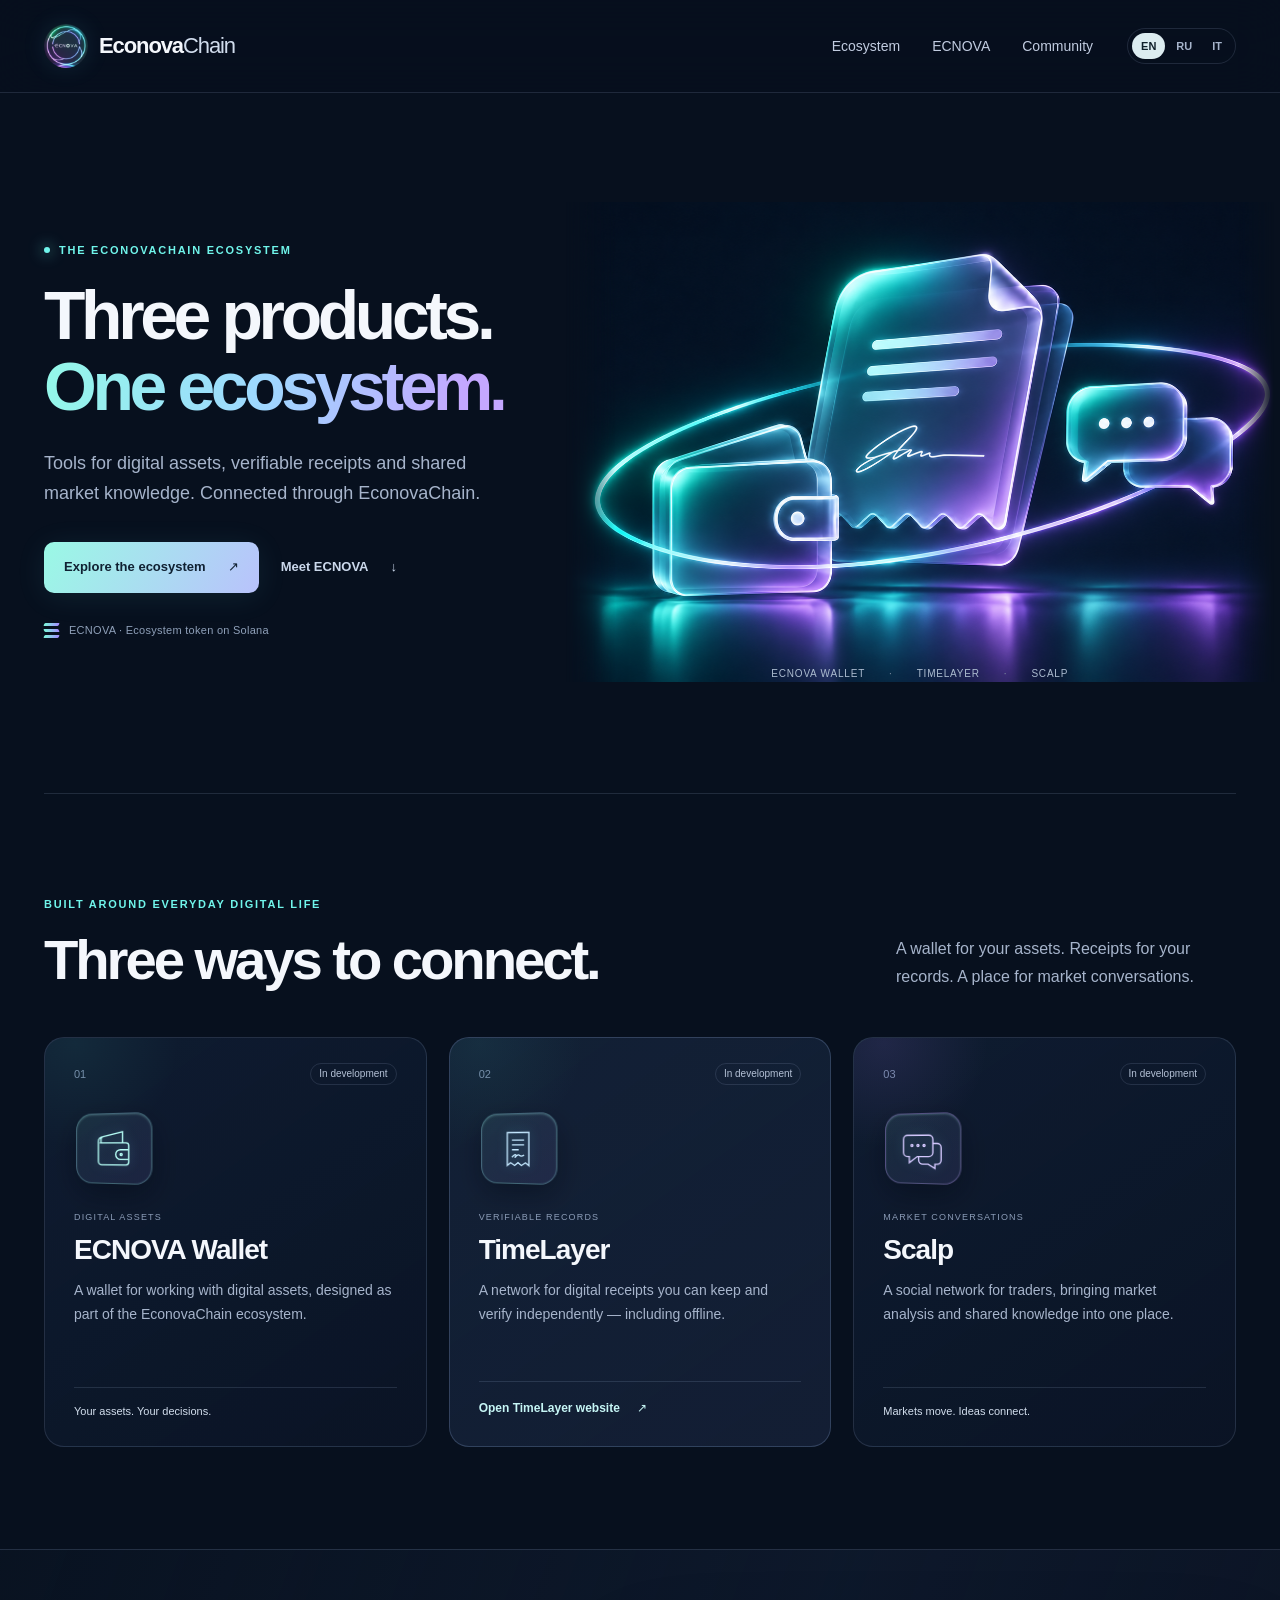
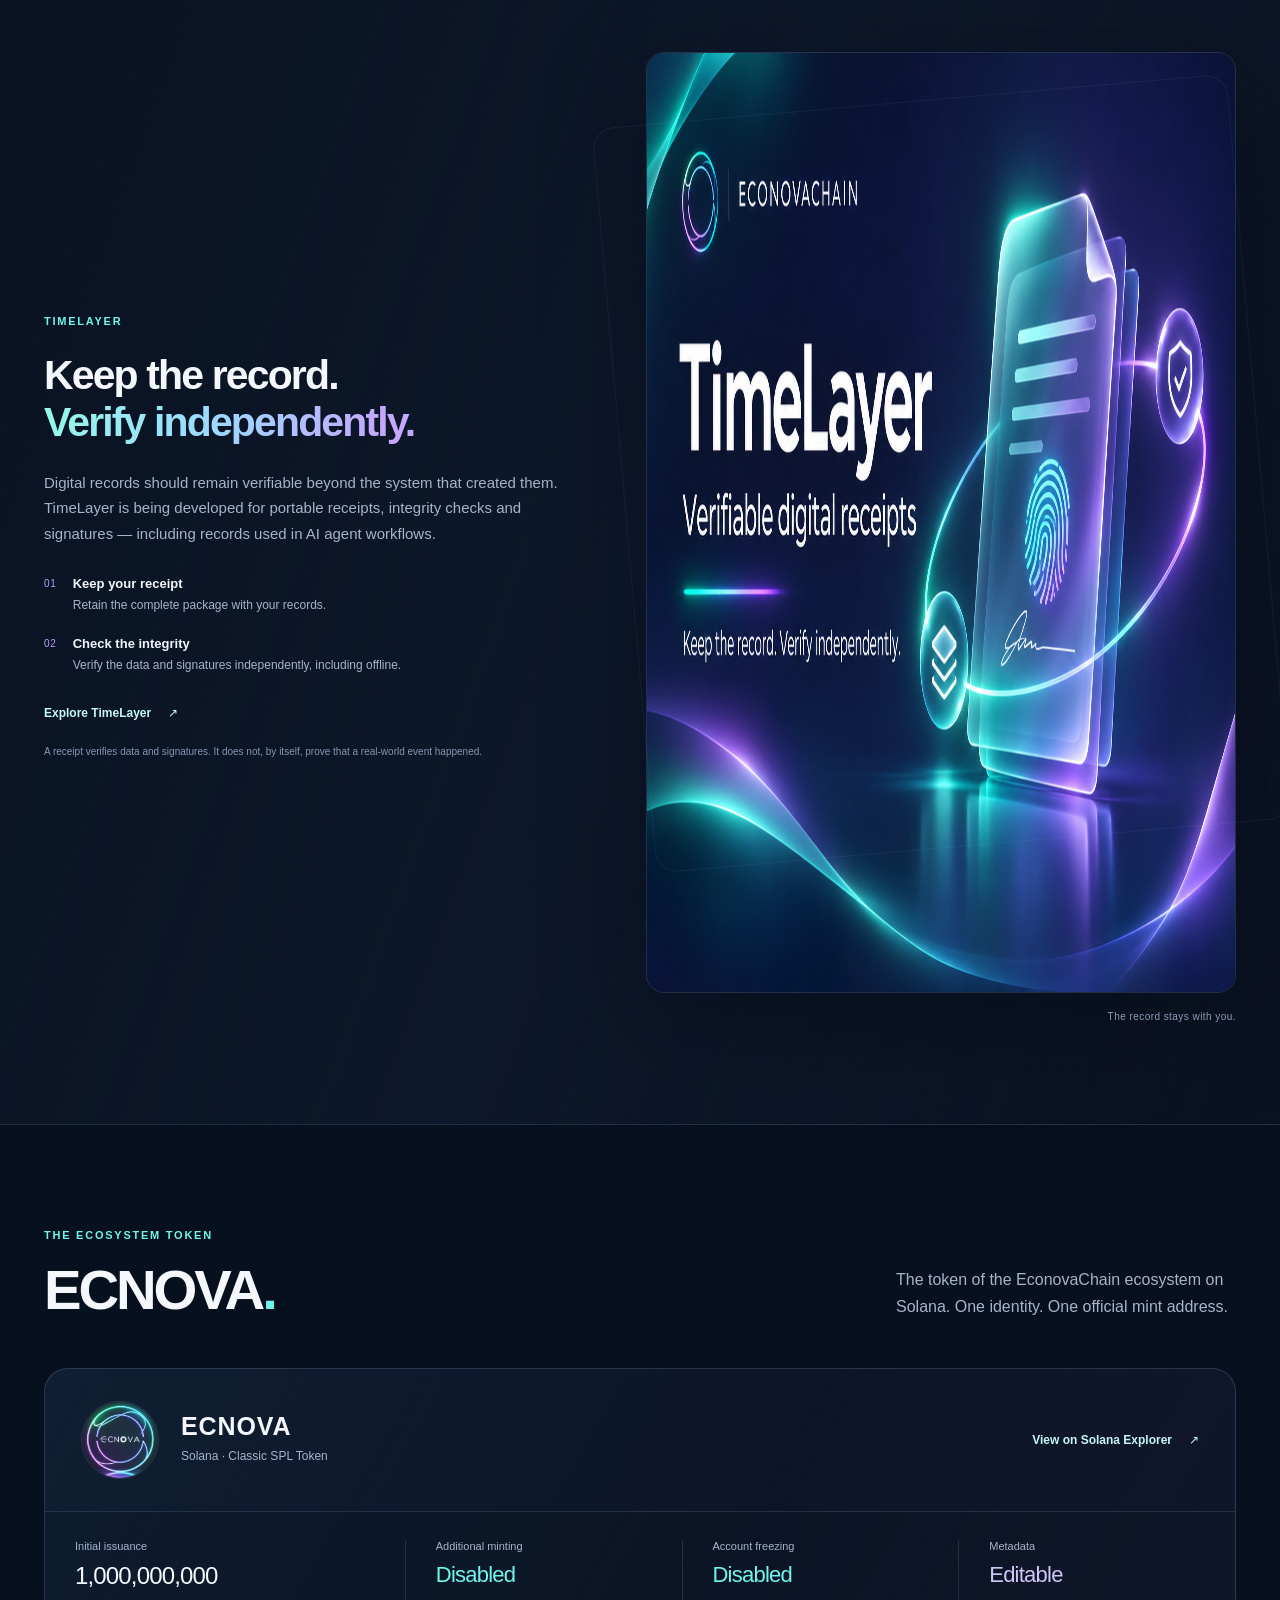
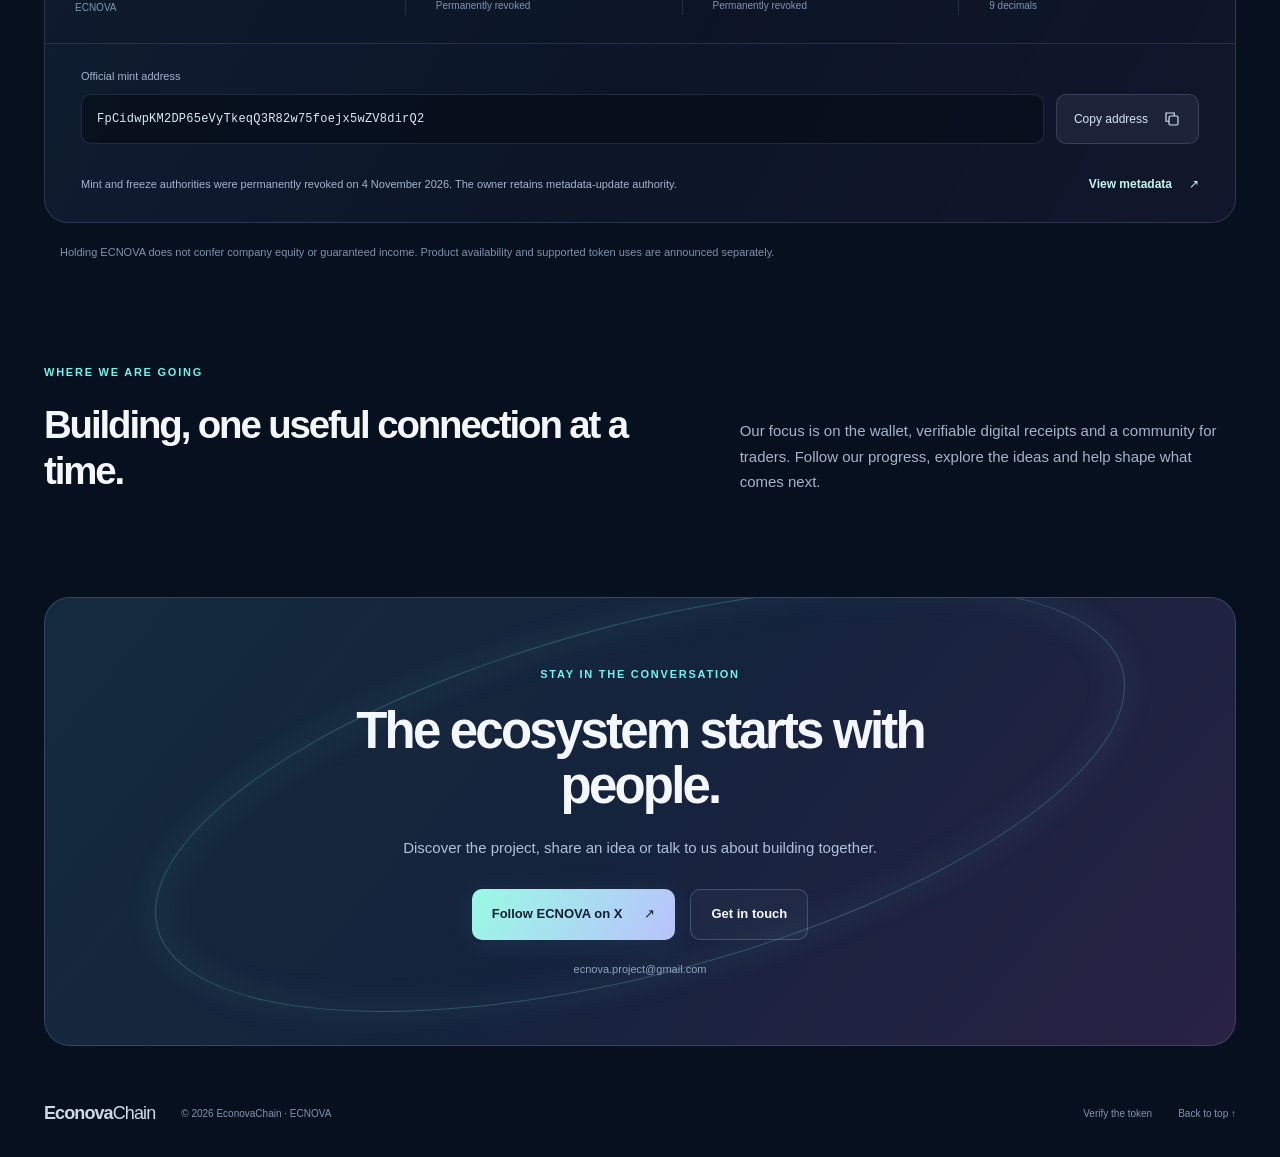
==== commit 3e34a22d: "Open TimeLayer website directly from product card" ====
--- a/index.html
+++ b/index.html
@@ -80,7 +80,7 @@
         <div class="glass-icon" aria-hidden="true"><svg viewBox="0 0 64 64" fill="none" stroke="currentColor" stroke-width="2"><path d="M16 8h32v48l-5-4-6 4-5-4-5 4-6-4-5 4V8Z"/><path d="M23 19h18M23 26h18M23 33h10M23 44c7-8 7-1 5 0s4-5 6-3 3 2 7 0"/></svg></div>
         <p class="product-category" data-i18n="receipt.category">Verifiable records</p><h3>TimeLayer</h3>
         <p data-i18n="receipt.copy">A network for digital receipts you can keep and verify independently — including offline.</p>
-        <a class="text-link" href="#receipts"><span data-i18n="receipt.more">A closer look at TimeLayer</span><span aria-hidden="true">↗</span></a>
+        <a class="text-link" href="https://timelayer-os.com/" data-network><span data-i18n="receipt.more">Open TimeLayer website</span><span aria-hidden="true">↗</span></a>
       </article>
       <article class="product-card scalp-card">
         <div class="product-top"><span class="product-number">03</span><span class="status" data-i18n="development">In development</span></div>
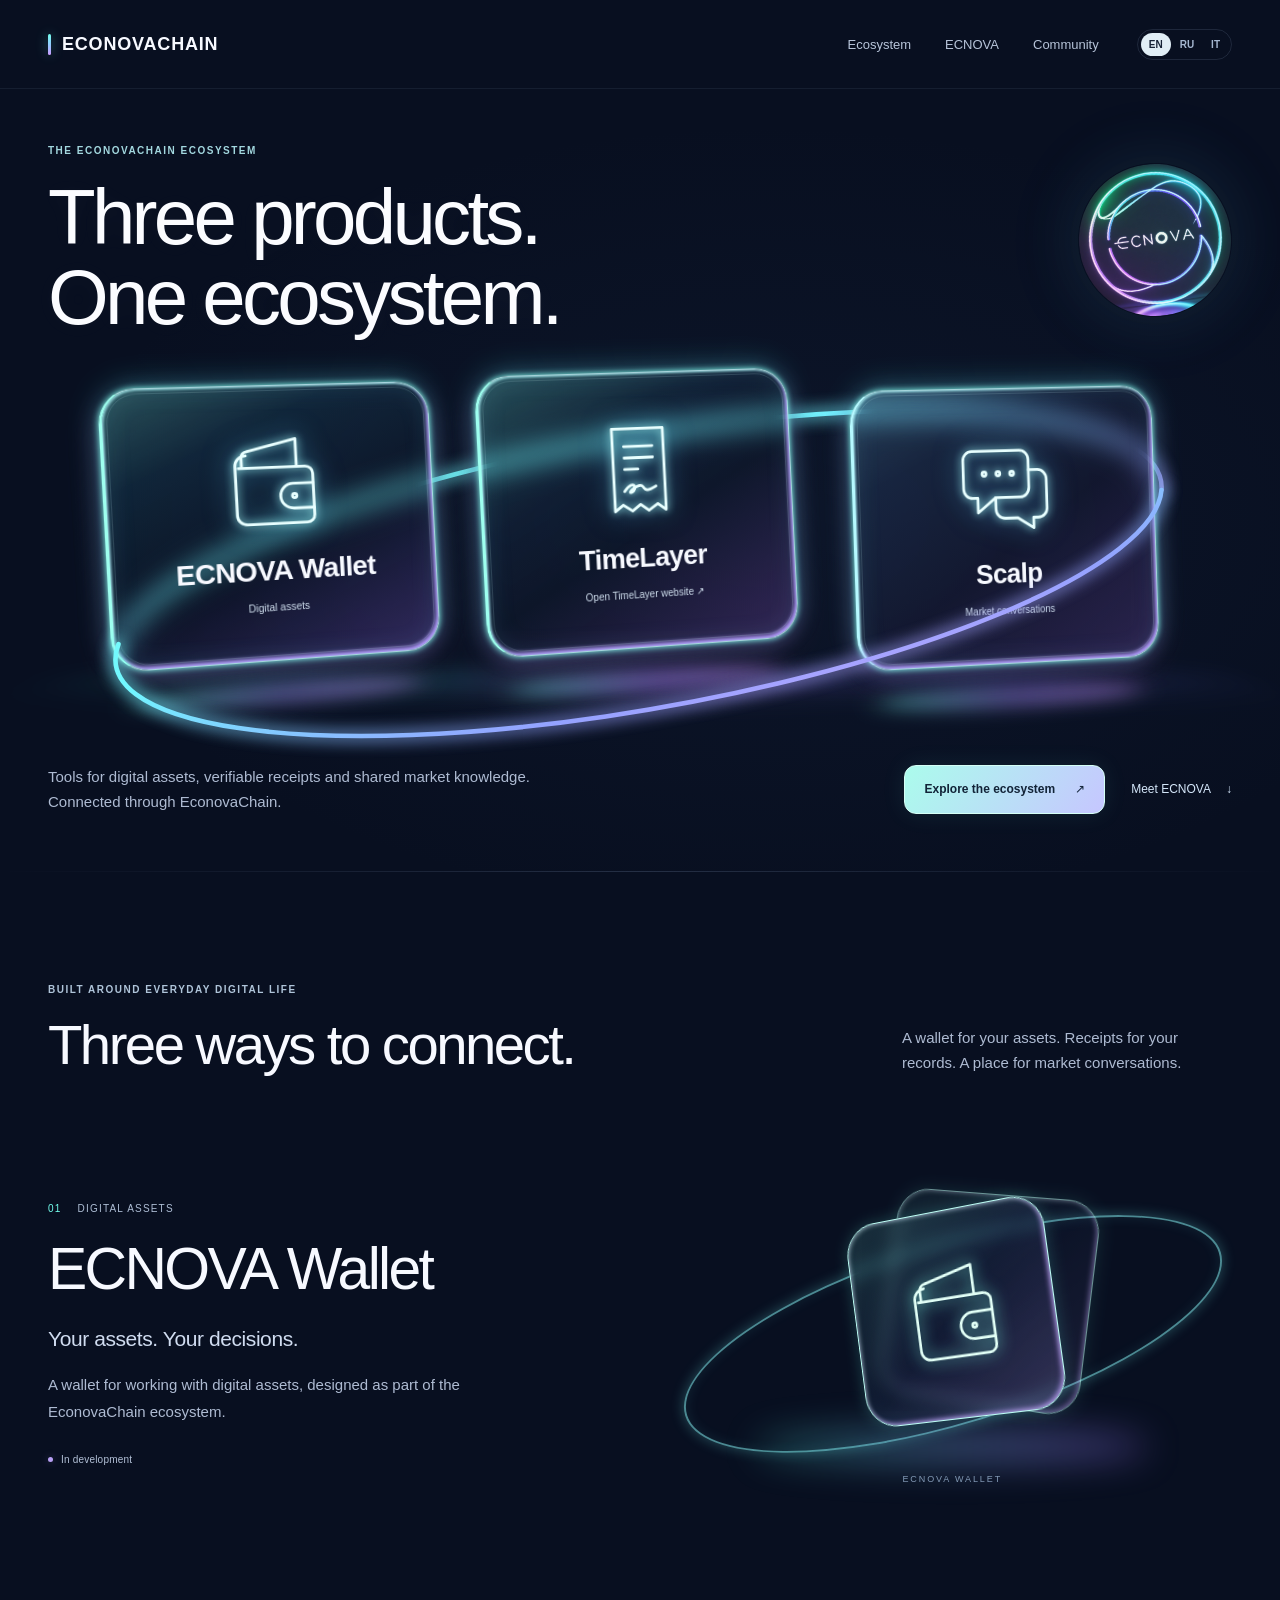
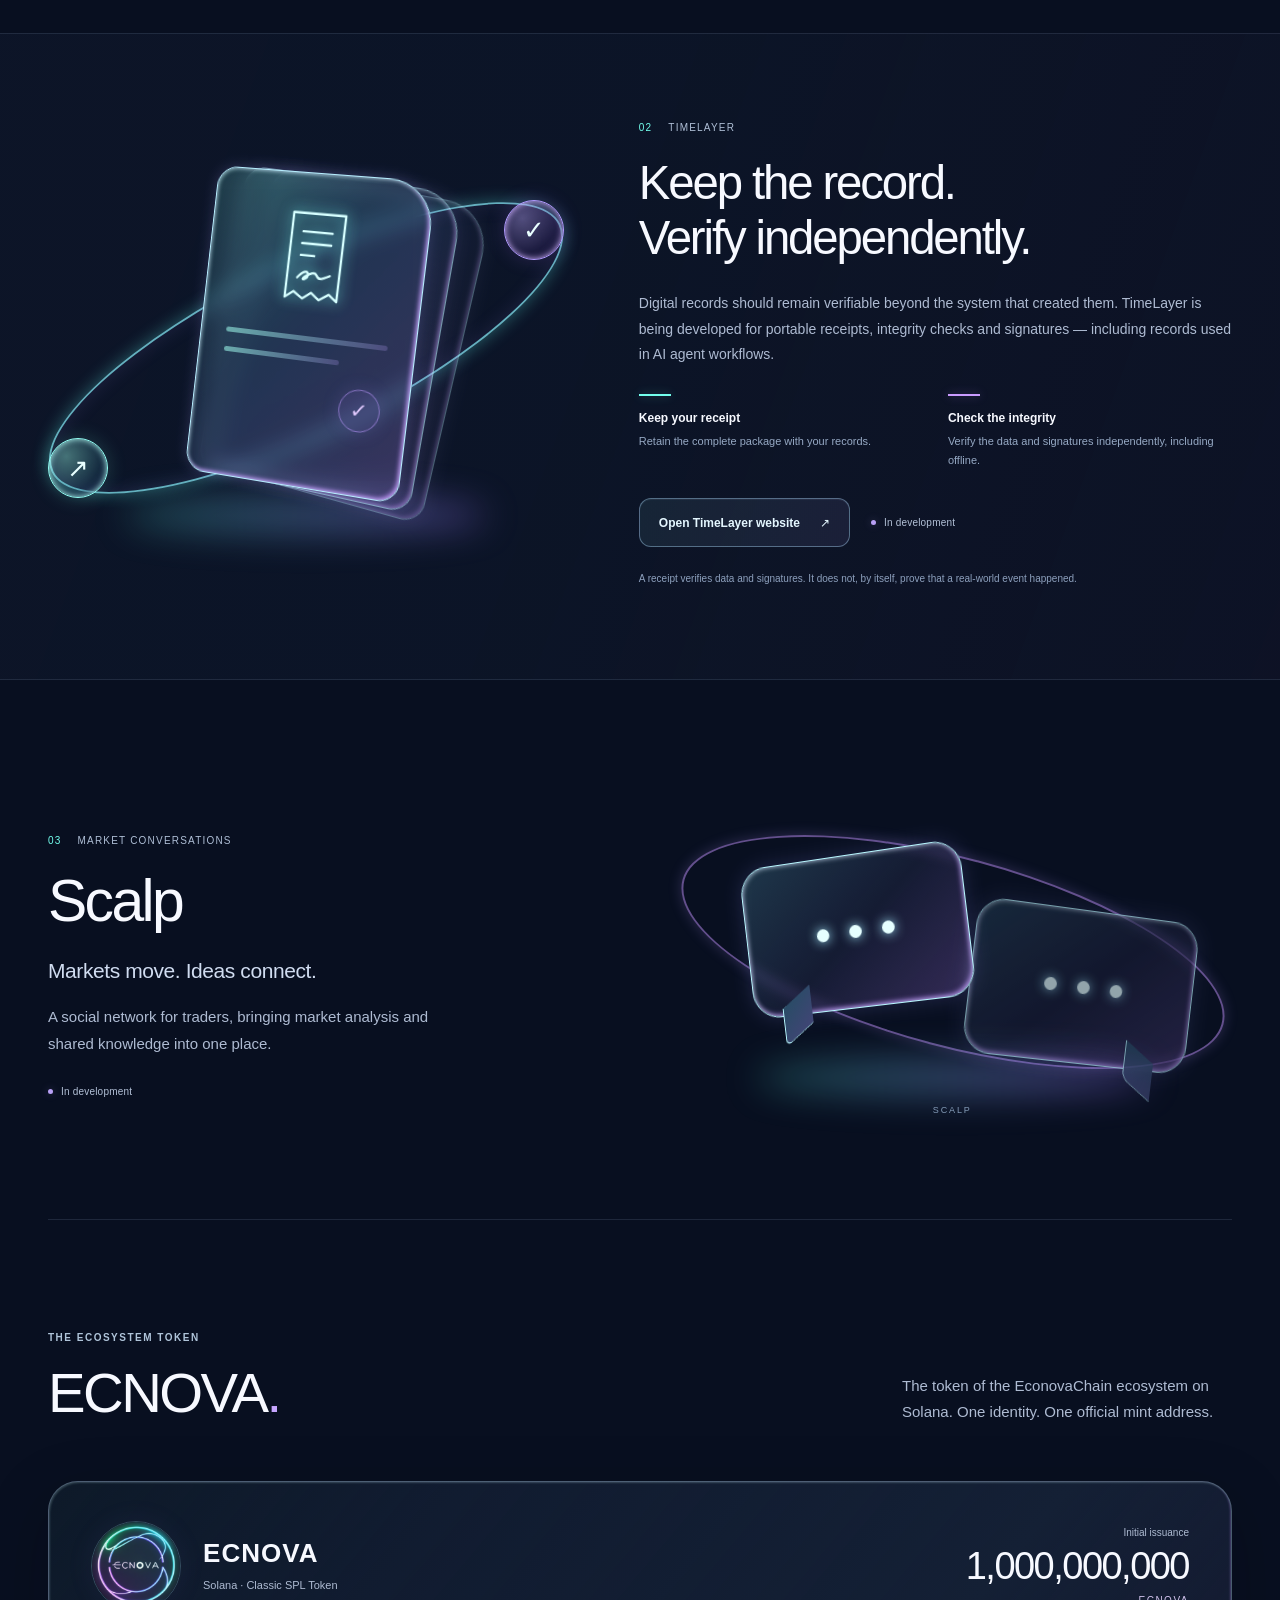
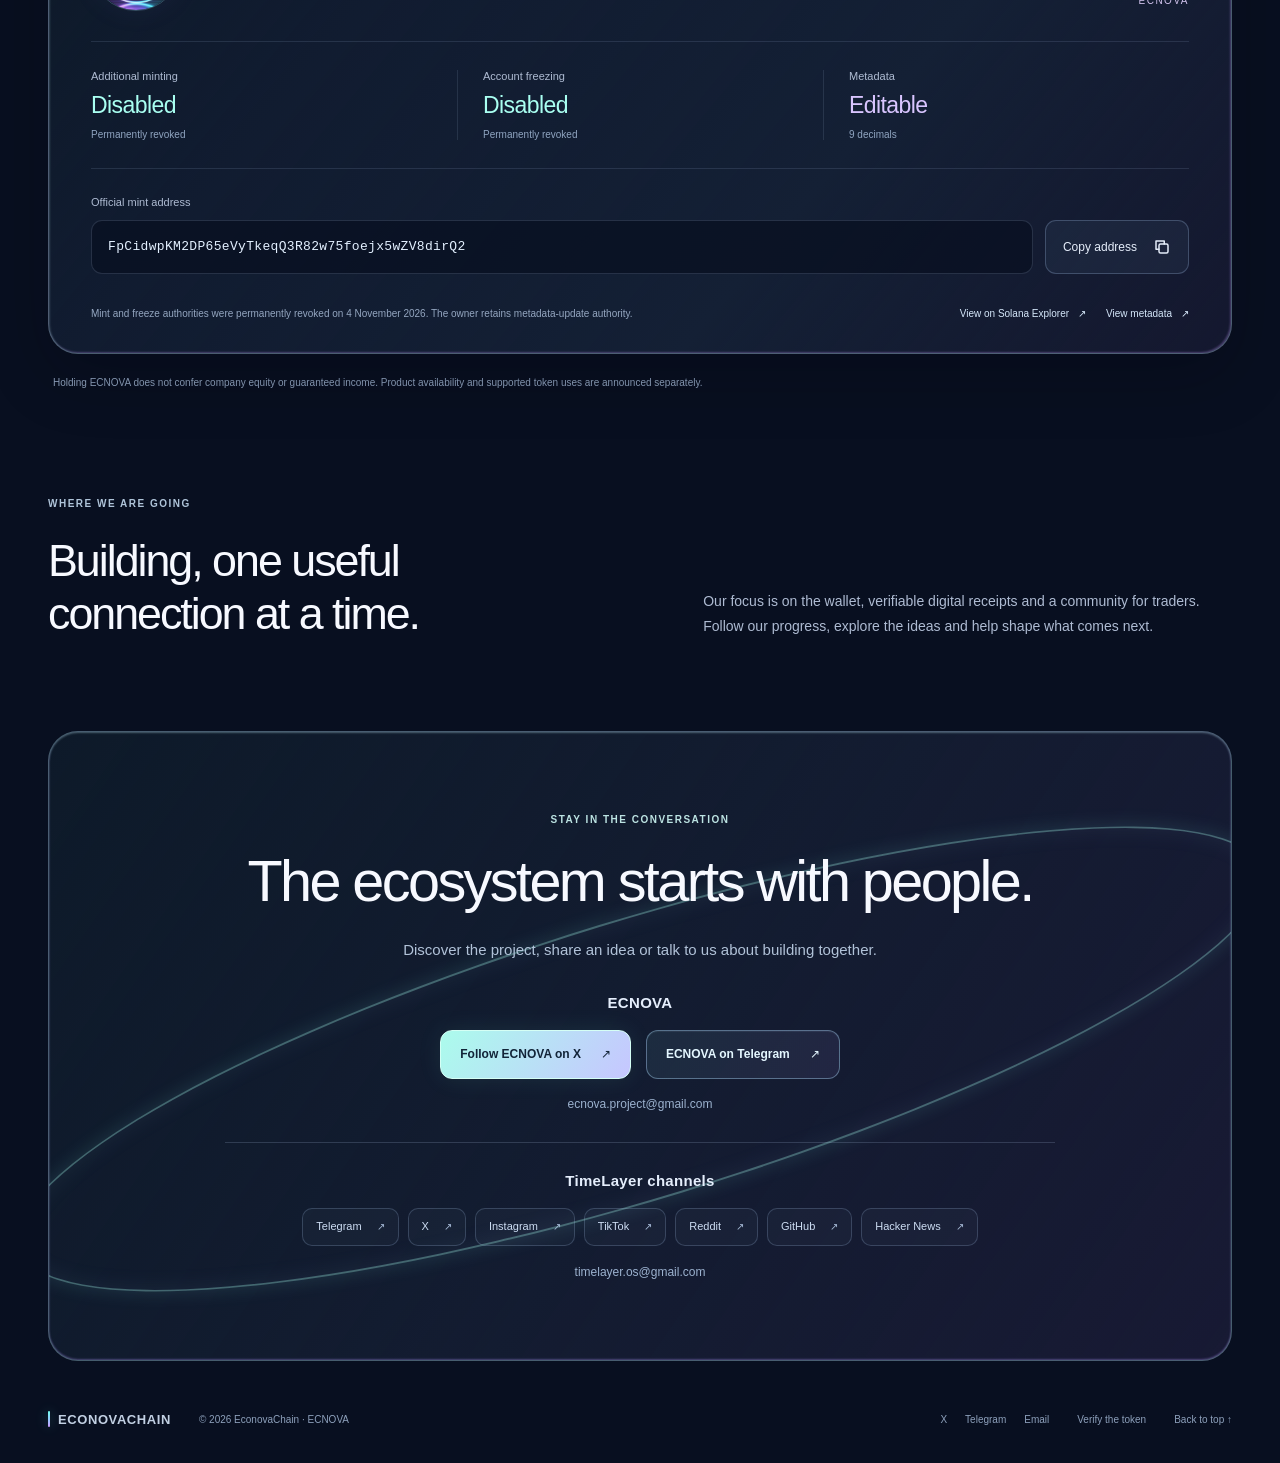
==== commit 4422b1d2: "Publish ECNOVA glass homepage and community Replace the homepage with the approved native 3D glass d" ====
--- a/index.html
+++ b/index.html
@@ -10,125 +10,103 @@
   <meta property="og:description" content="Digital assets. Verifiable receipts. Shared market knowledge. Explore ECNOVA Wallet, TimeLayer and Scalp — the EconovaChain ecosystem.">
   <meta property="og:type" content="website">
   <meta property="og:url" content="https://ecnova.io/">
-  <meta property="og:image" content="https://ecnova.io/assets/social-preview.png">
-  <meta property="og:image:alt" content="Three luminous glass objects representing the EconovaChain ecosystem, connected by a cyan and violet orbit.">
+  <meta property="og:image" content="https://ecnova.io/assets/glass-social-20261106.png">
+  <meta property="og:image:alt" content="Three luminous glass panels for ECNOVA Wallet, TimeLayer and Scalp, connected by a cyan and violet orbit.">
   <meta name="twitter:card" content="summary_large_image">
   <meta name="twitter:site" content="@EcnovaDAO">
   <meta name="twitter:title" content="EconovaChain · Three products. One ecosystem.">
   <meta name="twitter:description" content="ECNOVA Wallet. TimeLayer. Scalp. Tools for digital assets, verifiable receipts and shared market knowledge.">
-  <meta name="twitter:image" content="https://ecnova.io/assets/social-preview.png">
+  <meta name="twitter:image" content="https://ecnova.io/assets/glass-social-20261106.png">
   <meta name="twitter:image:alt" content="The EconovaChain ecosystem in cyan and violet glass.">
   <link rel="canonical" href="https://ecnova.io/">
   <link rel="icon" href="token/releases/2026-11-01-v2/icon.jpg" type="image/jpeg">
-  <link rel="preload" href="assets/hero-ecosystem.png" as="image" fetchpriority="high">
-  <link rel="stylesheet" href="assets/site-20261106.css">
-  <script src="assets/site-20261106.js" defer></script>
+  <link rel="stylesheet" href="assets/glass-20261106.css">
+  <script src="assets/glass-20261106.js" defer></script>
 </head>
 <body>
 <a class="skip-link" href="#main" data-i18n="skip">Skip to content</a>
-<header class="site-header">
-  <div class="container header-row">
-    <a class="brand" href="#about" aria-label="EconovaChain home">
-      <img src="token/releases/2026-11-01-v2/icon.jpg" width="44" height="44" alt="">
-      <span>Econova<span class="brand-light">Chain</span></span>
-    </a>
-    <nav class="main-nav" aria-label="Main navigation" data-i18n-aria="navigation">
-      <a href="#network" data-i18n="ecosystem">Ecosystem</a>
-      <a href="#token">ECNOVA</a>
-      <a href="#contacts" data-i18n="community">Community</a>
-    </nav>
-    <div class="languages" aria-label="Language" data-i18n-aria="language">
-      <button type="button" data-lang="en" aria-pressed="true">EN</button>
-      <button type="button" data-lang="ru" aria-pressed="false">RU</button>
-      <button type="button" data-lang="it" aria-pressed="false">IT</button>
+<svg class="svg-library" xmlns="http://www.w3.org/2000/svg" aria-hidden="true"><defs>
+  <symbol id="icon-wallet" viewBox="0 0 100 100"><path d="M22 35V25a6 6 0 0 1 5-6L73 8v27M19 35h62a7 7 0 0 1 7 7v40a7 7 0 0 1-7 7H25a9 9 0 0 1-9-9V33a10 10 0 0 1 10-10"/><path d="M88 51H69a12 12 0 0 0 0 24h19"/><circle cx="70" cy="63" r="2"/></symbol>
+  <symbol id="icon-receipt" viewBox="0 0 100 100"><path d="M25 10h50v79l-8-6-9 6-8-6-8 6-9-6-8 6V10Z"/><path d="M36 27h28M36 38h28M36 49h13M35 70c10-13 13-1 7 1s8-10 11-5 5 4 13 0"/></symbol>
+  <symbol id="icon-chat" viewBox="0 0 100 100"><path d="M16 16h48a9 9 0 0 1 9 9v27a9 9 0 0 1-9 9H39L21 75V61h-5a9 9 0 0 1-9-9V25a9 9 0 0 1 9-9Z"/><path d="M73 35h9a9 9 0 0 1 9 9v28a9 9 0 0 1-9 9h-5v10L61 81H48a9 9 0 0 1-9-9V61"/><circle cx="28" cy="38" r="2"/><circle cx="42" cy="38" r="2"/><circle cx="56" cy="38" r="2"/></symbol>
+  <symbol id="icon-copy" viewBox="0 0 24 24"><rect x="8" y="8" width="12" height="12" rx="2"/><path d="M15 8V4H4v11h4"/></symbol>
+  <linearGradient id="orbit-gradient" x1="0" y1="0" x2="1" y2=".8"><stop offset="0" stop-color="#7affef"/><stop offset=".4" stop-color="#71f7ff"/><stop offset=".72" stop-color="#94a2ff"/><stop offset="1" stop-color="#f2abff"/></linearGradient>
+  <filter id="orbit-glow" x="-40%" y="-80%" width="180%" height="260%"><feGaussianBlur stdDeviation="9"/></filter>
+</defs></svg>
+<header class="site-header"><div class="container header-row">
+  <a class="wordmark" href="#about" aria-label="EconovaChain home" data-i18n-aria="home.label"><span class="brand-stroke" aria-hidden="true"></span>ECONOVACHAIN</a>
+  <nav class="main-nav" aria-label="Main navigation" data-i18n-aria="navigation"><a href="#network" data-i18n="ecosystem">Ecosystem</a><a href="#token">ECNOVA</a><a href="#contacts" data-i18n="community">Community</a></nav>
+  <div class="languages" aria-label="Language" data-i18n-aria="language"><button type="button" data-lang="en" aria-pressed="true">EN</button><button type="button" data-lang="ru" aria-pressed="false">RU</button><button type="button" data-lang="it" aria-pressed="false">IT</button></div>
+</div></header>
+<main id="main">
+<section class="hero" id="about" aria-labelledby="hero-title"><div class="container">
+  <div class="hero-heading"><div><p class="eyebrow" data-i18n="hero.eyebrow">The EconovaChain ecosystem</p><h1 id="hero-title"><span data-i18n="hero.one">Three products.</span><br><span data-i18n="hero.two">One ecosystem.</span></h1></div><a class="hero-emblem" href="#token" aria-label="Explore ECNOVA" data-i18n-aria="token.label"><img src="token/releases/2026-11-01-v2/icon.jpg" width="190" height="190" alt="ECNOVA token logo" data-i18n-alt="token.logo"></a></div>
+  <div class="ecosystem-stage" aria-label="ECNOVA Wallet, TimeLayer and Scalp">
+    <div class="stage-floor" aria-hidden="true"></div>
+    <svg class="stage-orbit orbit-back" viewBox="0 0 1200 430" fill="none" aria-hidden="true"><path class="orbit-halo" d="M25 300A585 150 -10 0 1 1175 130"/><path class="orbit-line" d="M25 300A585 150 -10 0 1 1175 130"/></svg>
+    <div class="stage-products">
+      <a class="scene-product scene-wallet" href="#product-wallet"><div class="glass-panel"><svg class="product-symbol" aria-hidden="true"><use href="#icon-wallet"/></svg><span class="scene-name">ECNOVA Wallet</span><span class="scene-caption" data-i18n="wallet.category">Digital assets</span><span class="glass-shine" aria-hidden="true"></span></div><div class="panel-reflection" aria-hidden="true"></div></a>
+      <a class="scene-product scene-receipt" href="https://timelayer-os.com/" data-network><div class="glass-panel"><svg class="product-symbol" aria-hidden="true"><use href="#icon-receipt"/></svg><span class="scene-name">TimeLayer</span><span class="scene-caption"><span data-i18n="receipt.more">Open TimeLayer website</span><span aria-hidden="true"> ↗</span></span><span class="glass-shine" aria-hidden="true"></span></div><div class="panel-reflection" aria-hidden="true"></div></a>
+      <a class="scene-product scene-scalp" href="#product-scalp"><div class="glass-panel"><svg class="product-symbol" aria-hidden="true"><use href="#icon-chat"/></svg><span class="scene-name">Scalp</span><span class="scene-caption" data-i18n="scalp.category">Market conversations</span><span class="glass-shine" aria-hidden="true"></span></div><div class="panel-reflection" aria-hidden="true"></div></a>
+    </div>
+    <svg class="stage-orbit orbit-front" viewBox="0 0 1200 430" fill="none" aria-hidden="true"><path class="orbit-halo" d="M1175 130A585 150 -10 1 1 25 300"/><path class="orbit-line" d="M1175 130A585 150 -10 1 1 25 300"/></svg>
+  </div>
+  <div class="hero-bottom"><p data-i18n="hero.lead">Tools for digital assets, verifiable receipts and shared market knowledge. Connected through EconovaChain.</p><div class="actions"><a class="button primary" href="#network"><span data-i18n="explore">Explore the ecosystem</span><span aria-hidden="true">↗</span></a><a class="text-link" href="#token"><span data-i18n="viewtoken">Meet ECNOVA</span><span aria-hidden="true">↓</span></a></div></div>
+</div></section>
+
+<section class="products-section container section" id="network" aria-labelledby="products-title"><div class="section-heading"><div><p class="eyebrow" data-i18n="products.eyebrow">Built around everyday digital life</p><h2 id="products-title" data-i18n="products.title">Three ways to connect.</h2></div><p class="section-intro" data-i18n="products.intro">A wallet for your assets. Receipts for your records. A place for market conversations.</p></div>
+  <article class="product-story" id="product-wallet"><div class="story-copy"><p class="chapter"><span>01</span><span data-i18n="wallet.category">Digital assets</span></p><h3>ECNOVA Wallet</h3><p class="story-tagline" data-i18n="wallet.tag">Your assets. Your decisions.</p><p class="story-description" data-i18n="wallet.copy">A wallet for working with digital assets, designed as part of the EconovaChain ecosystem.</p><span class="status"><i aria-hidden="true"></i><span data-i18n="development">In development</span></span></div><div class="wallet-sculpture sculpture" aria-hidden="true"><div class="sculpture-orbit"></div><div class="mini-glass wallet-back"></div><div class="mini-glass wallet-front"><svg><use href="#icon-wallet"/></svg></div><div class="sculpture-glow"></div><span class="sculpture-label">ECNOVA WALLET</span></div></article>
+</section>
+
+<section class="receipt-feature" id="receipts" aria-labelledby="receipt-title"><div class="container receipt-layout"><div class="receipt-sculpture" aria-hidden="true"><div class="receipt-orbit"></div><div class="receipt-sheet sheet-back"></div><div class="receipt-sheet sheet-middle"></div><div class="receipt-sheet sheet-front"><svg class="receipt-line-icon"><use href="#icon-receipt"/></svg><div class="receipt-line long"></div><div class="receipt-line"></div><div class="receipt-seal">✓</div></div><span class="floating-check check-one">✓</span><span class="floating-check check-two">↗</span><div class="sculpture-glow"></div></div><div class="receipt-story"><p class="chapter"><span>02</span><span>TimeLayer</span></p><h2 id="receipt-title"><span data-i18n="receipt.title.one">Keep the record.</span><br><span data-i18n="receipt.title.two">Verify independently.</span></h2><p class="feature-copy" data-i18n="receipt.detail">Digital records should remain verifiable beyond the system that created them. TimeLayer is being developed for portable receipts, integrity checks and signatures — including records used in AI agent workflows.</p><div class="receipt-steps"><div><span class="step-line" aria-hidden="true"></span><strong data-i18n="receipt.step1">Keep your receipt</strong><p data-i18n="receipt.step1p">Retain the complete package with your records.</p></div><div><span class="step-line violet" aria-hidden="true"></span><strong data-i18n="receipt.step2">Check the integrity</strong><p data-i18n="receipt.step2p">Verify the data and signatures independently, including offline.</p></div></div><div class="receipt-actions"><a class="button secondary" href="https://timelayer-os.com/" data-network><span data-i18n="receipt.more">Open TimeLayer website</span><span aria-hidden="true">↗</span></a><span class="status"><i aria-hidden="true"></i><span data-i18n="development">In development</span></span></div><p class="caption" data-i18n="receipt.boundary">A receipt verifies data and signatures. It does not, by itself, prove that a real-world event happened.</p></div></div></section>
+
+<section class="container scalp-section" id="product-scalp"><article class="product-story"><div class="story-copy"><p class="chapter"><span>03</span><span data-i18n="scalp.category">Market conversations</span></p><h3>Scalp</h3><p class="story-tagline" data-i18n="scalp.tag">Markets move. Ideas connect.</p><p class="story-description" data-i18n="scalp.copy">A social network for traders, bringing market analysis and shared knowledge into one place.</p><span class="status"><i aria-hidden="true"></i><span data-i18n="development">In development</span></span></div><div class="scalp-sculpture sculpture" aria-hidden="true"><div class="sculpture-orbit"></div><div class="chat-glass chat-back"><span></span><span></span><span></span></div><div class="chat-glass chat-front"><span></span><span></span><span></span></div><div class="sculpture-glow"></div><span class="sculpture-label">SCALP</span></div></article></section>
+
+<section class="token-section container section" id="token" aria-labelledby="token-title"><span class="anchor-alias" id="whitepaper" aria-hidden="true"></span><span class="anchor-alias" id="faq" aria-hidden="true"></span><div class="section-heading"><div><p class="eyebrow" id="role" data-i18n="token.eyebrow">The ecosystem token</p><h2 id="token-title">ECNOVA<span class="title-dot">.</span></h2></div><p class="section-intro" data-i18n="token.intro">The token of the EconovaChain ecosystem on Solana. One identity. One official mint address.</p></div>
+  <div class="token-panel"><div class="token-top"><div class="token-identity"><img src="token/releases/2026-11-01-v2/icon.jpg" width="168" height="168" loading="lazy" alt="ECNOVA token logo" data-i18n-alt="token.logo"><div><span class="token-symbol">ECNOVA</span><p>Solana · Classic SPL Token</p></div></div><div class="issuance"><span data-i18n="token.issuance">Initial issuance</span><strong>1,000,000,000</strong><small>ECNOVA</small></div></div><div class="token-facts"><div><span data-i18n="token.minting">Additional minting</span><strong data-i18n="token.disabled">Disabled</strong><small data-i18n="token.permanent">Permanently revoked</small></div><div><span data-i18n="token.freezing">Account freezing</span><strong data-i18n="token.freeze.disabled">Disabled</strong><small data-i18n="token.permanent">Permanently revoked</small></div><div><span data-i18n="token.metadata">Metadata</span><strong class="neutral" data-i18n="token.editable">Editable</strong><small data-i18n="token.decimals">9 decimals</small></div></div><div class="mint-block"><label for="mint-address" data-i18n="token.address">Official mint address</label><div class="mint-row"><input id="mint-address" readonly spellcheck="false" value="FpCidwpKM2DP65eVyTkeqQ3R82w75foejx5wZV8dirQ2"><button class="copy-button" type="button" id="copy-mint"><span data-i18n="copy">Copy address</span><svg width="18" height="18" aria-hidden="true"><use href="#icon-copy"/></svg></button></div><p id="copy-result" class="copy-result" role="status" aria-live="polite"></p></div><div class="token-bottom"><p data-i18n="token.authority">Mint and freeze authorities were permanently revoked on 4 November 2026. The owner retains metadata-update authority.</p><div class="token-links"><a class="text-link" href="https://explorer.solana.com/address/FpCidwpKM2DP65eVyTkeqQ3R82w75foejx5wZV8dirQ2" target="_blank" rel="noopener noreferrer"><span data-i18n="token.explorer">View on Solana Explorer</span><span aria-hidden="true">↗</span></a><a class="text-link" href="token/releases/2026-11-01-v2/metadata.json"><span data-i18n="token.metadata.link">View metadata</span><span aria-hidden="true">↗</span></a></div></div></div><p class="token-note" data-i18n="token.note">Holding ECNOVA does not confer company equity or guaranteed income. Product availability and supported token uses are announced separately.</p>
+</section>
+
+<section class="direction container" id="roadmap" aria-labelledby="direction-title"><div><p class="eyebrow" data-i18n="direction.eyebrow">Where we are going</p><h2 id="direction-title" data-i18n="direction.title">Building, one useful connection at a time.</h2></div><p data-i18n="direction.copy">Our focus is on the wallet, verifiable digital receipts and a community for traders. Follow our progress, explore the ideas and help shape what comes next.</p></section>
+<section class="community-section container" id="contacts" aria-labelledby="community-title">
+  <div class="community-orbit" aria-hidden="true"></div>
+  <div class="community-content" id="participate">
+    <p class="eyebrow" data-i18n="community.eyebrow">Stay in the conversation</p>
+    <h2 id="community-title" data-i18n="community.title">The ecosystem starts with people.</h2>
+    <p data-i18n="community.copy">Discover the project, share an idea or talk to us about building together.</p>
+    <div class="community-primary-links" aria-labelledby="ecnova-channels-title">
+      <h3 id="ecnova-channels-title">ECNOVA</h3>
+      <div class="actions">
+        <a class="button primary" href="https://x.com/EcnovaDAO" target="_blank" rel="noopener noreferrer"><span data-i18n="community.follow">Follow ECNOVA on X</span><span aria-hidden="true">↗</span></a>
+        <a class="button secondary" href="https://t.me/EcnovaDAO" target="_blank" rel="noopener noreferrer"><span data-i18n="community.telegram">ECNOVA on Telegram</span><span aria-hidden="true">↗</span></a>
+      </div>
+      <a class="contact-email" href="mailto:ecnova.project@gmail.com">ecnova.project@gmail.com</a>
+    </div>
+    <div class="channel-directory" aria-labelledby="timelayer-channels-title">
+      <h3 id="timelayer-channels-title" data-i18n="community.timelayer">TimeLayer channels</h3>
+      <nav class="channel-links" aria-label="TimeLayer channels" data-i18n-aria="community.timelayer">
+        <a href="https://t.me/TIMELAYEROS" target="_blank" rel="noopener noreferrer">Telegram <span aria-hidden="true">↗</span></a>
+        <a href="https://x.com/TimeLayerOS" target="_blank" rel="noopener noreferrer">X <span aria-hidden="true">↗</span></a>
+        <a href="https://instagram.com/timelayer_os" target="_blank" rel="noopener noreferrer">Instagram <span aria-hidden="true">↗</span></a>
+        <a href="https://www.tiktok.com/@time.layer.os" target="_blank" rel="noopener noreferrer">TikTok <span aria-hidden="true">↗</span></a>
+        <a href="https://www.reddit.com/user/TimeLayerOS" target="_blank" rel="noopener noreferrer">Reddit <span aria-hidden="true">↗</span></a>
+        <a href="https://github.com/TimeLayer-OS" target="_blank" rel="noopener noreferrer">GitHub <span aria-hidden="true">↗</span></a>
+        <a href="https://news.ycombinator.com/user?id=TimeLayer_OS" target="_blank" rel="noopener noreferrer">Hacker News <span aria-hidden="true">↗</span></a>
+      </nav>
+      <a class="contact-email" href="mailto:timelayer.os@gmail.com">timelayer.os@gmail.com</a>
     </div>
   </div>
-</header>
-<main id="main">
-  <section class="hero container" id="about" aria-labelledby="hero-title">
-    <div class="hero-copy">
-      <p class="eyebrow"><span class="signal" aria-hidden="true"></span><span data-i18n="hero.eyebrow">The EconovaChain ecosystem</span></p>
-      <h1 id="hero-title"><span data-i18n="hero.one">Three products.</span><br><span class="gradient-text" data-i18n="hero.two">One ecosystem.</span></h1>
-      <p class="hero-lead" data-i18n="hero.lead">Tools for digital assets, verifiable receipts and shared market knowledge. Connected through EconovaChain.</p>
-      <div class="actions">
-        <a class="button primary" href="#network"><span data-i18n="explore">Explore the ecosystem</span><span aria-hidden="true">↗</span></a>
-        <a class="button quiet" href="#token"><span data-i18n="viewtoken">Meet ECNOVA</span><span aria-hidden="true">↓</span></a>
-      </div>
-      <div class="hero-footnote"><span class="solana-mark" aria-hidden="true"><i></i><i></i><i></i></span><span data-i18n="hero.token">ECNOVA · Ecosystem token on Solana</span></div>
-    </div>
-    <figure class="hero-art">
-      <img src="assets/hero-ecosystem.png" width="1672" height="941" fetchpriority="high" alt="Glass wallet, digital receipt and conversation bubbles connected by a cyan and violet orbit." data-i18n-alt="hero.alt">
-      <figcaption><span>ECNOVA Wallet</span><span>TimeLayer</span><span>Scalp</span></figcaption>
-    </figure>
-  </section>
-
-  <section class="ecosystem container section" id="network" aria-labelledby="products-title">
-    <div class="section-heading">
-      <div><p class="eyebrow" data-i18n="products.eyebrow">Built around everyday digital life</p><h2 id="products-title" data-i18n="products.title">Three ways to connect.</h2></div>
-      <p class="section-intro" data-i18n="products.intro">A wallet for your assets. Receipts for your records. A place for market conversations.</p>
-    </div>
-    <div class="product-grid">
-      <article class="product-card wallet-card">
-        <div class="product-top"><span class="product-number">01</span><span class="status" data-i18n="development">In development</span></div>
-        <div class="glass-icon" aria-hidden="true"><svg viewBox="0 0 64 64" fill="none" stroke="currentColor" stroke-width="2"><path d="M14 23V18a4 4 0 0 1 3-4l29-7v16M12 23h39a4 4 0 0 1 4 4v24a4 4 0 0 1-4 4H15a5 5 0 0 1-5-5V21a7 7 0 0 1 7-7"/><path d="M55 33H43a7 7 0 0 0 0 14h12"/><circle cx="44" cy="40" r="1.5"/></svg></div>
-        <p class="product-category" data-i18n="wallet.category">Digital assets</p><h3>ECNOVA Wallet</h3>
-        <p data-i18n="wallet.copy">A wallet for working with digital assets, designed as part of the EconovaChain ecosystem.</p>
-        <div class="product-tagline" data-i18n="wallet.tag">Your assets. Your decisions.</div>
-      </article>
-      <article class="product-card receipt-card">
-        <div class="product-top"><span class="product-number">02</span><span class="status" data-i18n="development">In development</span></div>
-        <div class="glass-icon" aria-hidden="true"><svg viewBox="0 0 64 64" fill="none" stroke="currentColor" stroke-width="2"><path d="M16 8h32v48l-5-4-6 4-5-4-5 4-6-4-5 4V8Z"/><path d="M23 19h18M23 26h18M23 33h10M23 44c7-8 7-1 5 0s4-5 6-3 3 2 7 0"/></svg></div>
-        <p class="product-category" data-i18n="receipt.category">Verifiable records</p><h3>TimeLayer</h3>
-        <p data-i18n="receipt.copy">A network for digital receipts you can keep and verify independently — including offline.</p>
-        <a class="text-link" href="https://timelayer-os.com/" data-network><span data-i18n="receipt.more">Open TimeLayer website</span><span aria-hidden="true">↗</span></a>
-      </article>
-      <article class="product-card scalp-card">
-        <div class="product-top"><span class="product-number">03</span><span class="status" data-i18n="development">In development</span></div>
-        <div class="glass-icon" aria-hidden="true"><svg viewBox="0 0 64 64" fill="none" stroke="currentColor" stroke-width="2"><path d="M10 12h32a6 6 0 0 1 6 6v19a6 6 0 0 1-6 6H25l-12 9V43h-3a6 6 0 0 1-6-6V18a6 6 0 0 1 6-6Z"/><path d="M48 24h6a6 6 0 0 1 6 6v18a6 6 0 0 1-6 6h-3v6l-10-6h-8a6 6 0 0 1-6-6v-5"/><circle cx="17" cy="27" r="1.5"/><circle cx="26" cy="27" r="1.5"/><circle cx="35" cy="27" r="1.5"/></svg></div>
-        <p class="product-category" data-i18n="scalp.category">Market conversations</p><h3>Scalp</h3>
-        <p data-i18n="scalp.copy">A social network for traders, bringing market analysis and shared knowledge into one place.</p>
-        <div class="product-tagline" data-i18n="scalp.tag">Markets move. Ideas connect.</div>
-      </article>
-    </div>
-  </section>
-
-  <section class="receipt-feature section" id="receipts" aria-labelledby="receipt-title">
-    <div class="container receipt-layout">
-      <div class="receipt-story">
-        <p class="eyebrow">TimeLayer</p>
-        <h2 id="receipt-title"><span data-i18n="receipt.title.one">Keep the record.</span><br><span class="gradient-text" data-i18n="receipt.title.two">Verify independently.</span></h2>
-        <p class="feature-copy" data-i18n="receipt.detail">Digital records should remain verifiable beyond the system that created them. TimeLayer is being developed for portable receipts, integrity checks and signatures — including records used in AI agent workflows.</p>
-        <ol class="receipt-steps">
-          <li><span>01</span><div><strong data-i18n="receipt.step1">Keep your receipt</strong><p data-i18n="receipt.step1p">Retain the complete package with your records.</p></div></li>
-          <li><span>02</span><div><strong data-i18n="receipt.step2">Check the integrity</strong><p data-i18n="receipt.step2p">Verify the data and signatures independently, including offline.</p></div></li>
-        </ol>
-        <a class="text-link" href="https://timelayer-os.com/" data-network><span data-i18n="receipt.visit">Explore TimeLayer</span><span aria-hidden="true">↗</span></a>
-        <p class="caption" data-i18n="receipt.boundary">A receipt verifies data and signatures. It does not, by itself, prove that a real-world event happened.</p>
-      </div>
-      <figure class="receipt-art"><img src="assets/timelayer-card.png" width="1672" height="941" loading="lazy" decoding="async" alt="TimeLayer: verifiable digital receipts. Keep the record. Verify independently." data-i18n-alt="receipt.alt"><figcaption data-i18n="receipt.caption">The record stays with you.</figcaption></figure>
-    </div>
-  </section>
-
-  <section class="token-section container section" id="token" aria-labelledby="token-title">
-    <span class="anchor-alias" id="whitepaper" aria-hidden="true"></span><span class="anchor-alias" id="faq" aria-hidden="true"></span>
-    <div class="section-heading"><div><p class="eyebrow" id="role" data-i18n="token.eyebrow">The ecosystem token</p><h2 id="token-title">ECNOVA<span class="title-dot">.</span></h2></div><p class="section-intro" data-i18n="token.intro">The token of the EconovaChain ecosystem on Solana. One identity. One official mint address.</p></div>
-    <div class="token-panel">
-      <div class="token-identity"><img src="token/releases/2026-11-01-v2/icon.jpg" width="144" height="144" loading="lazy" alt="ECNOVA token logo"><div><span class="token-symbol">ECNOVA</span><p>Solana · Classic SPL Token</p></div><a class="text-link" href="https://explorer.solana.com/address/FpCidwpKM2DP65eVyTkeqQ3R82w75foejx5wZV8dirQ2" target="_blank" rel="noopener noreferrer"><span data-i18n="token.explorer">View on Solana Explorer</span><span aria-hidden="true">↗</span></a></div>
-      <div class="token-facts"><div><span data-i18n="token.issuance">Initial issuance</span><strong>1,000,000,000</strong><small>ECNOVA</small></div><div><span data-i18n="token.minting">Additional minting</span><strong class="status-value" data-i18n="token.disabled">Disabled</strong><small data-i18n="token.permanent">Permanently revoked</small></div><div><span data-i18n="token.freezing">Account freezing</span><strong class="status-value" data-i18n="token.disabled">Disabled</strong><small data-i18n="token.permanent">Permanently revoked</small></div><div><span data-i18n="token.metadata">Metadata</span><strong class="status-value neutral" data-i18n="token.editable">Editable</strong><small data-i18n="token.decimals">9 decimals</small></div></div>
-      <div class="mint-block"><label for="mint-address" data-i18n="token.address">Official mint address</label><div class="mint-row"><input id="mint-address" readonly spellcheck="false" value="FpCidwpKM2DP65eVyTkeqQ3R82w75foejx5wZV8dirQ2"><button class="copy-button" type="button" id="copy-mint"><span data-i18n="copy">Copy address</span><svg viewBox="0 0 24 24" width="18" height="18" fill="none" stroke="currentColor" stroke-width="1.6" aria-hidden="true"><rect x="8" y="8" width="12" height="12" rx="2"/><path d="M15 8V4H4v11h4"/></svg></button></div><p id="copy-result" class="copy-result" role="status" aria-live="polite"></p></div>
-      <div class="token-bottom"><p data-i18n="token.authority">Mint and freeze authorities were permanently revoked on 4 November 2026. The owner retains metadata-update authority.</p><a class="text-link" href="token/releases/2026-11-01-v2/metadata.json"><span data-i18n="token.metadata.link">View metadata</span><span aria-hidden="true">↗</span></a></div>
-    </div>
-    <p class="token-note" data-i18n="token.note">Holding ECNOVA does not confer company equity or guaranteed income. Product availability and supported token uses are announced separately.</p>
-  </section>
-
-  <section class="direction container section" id="roadmap" aria-labelledby="direction-title">
-    <div><p class="eyebrow" data-i18n="direction.eyebrow">Where we are going</p><h2 id="direction-title" data-i18n="direction.title">Building, one useful connection at a time.</h2></div><p data-i18n="direction.copy">Our focus is on the wallet, verifiable digital receipts and a community for traders. Follow our progress, explore the ideas and help shape what comes next.</p>
-  </section>
-
-  <section class="community-section container" id="contacts" aria-labelledby="community-title">
-    <div class="community-glow" aria-hidden="true"></div><div class="community-content" id="participate"><p class="eyebrow" data-i18n="community.eyebrow">Stay in the conversation</p><h2 id="community-title" data-i18n="community.title">The ecosystem starts with people.</h2><p data-i18n="community.copy">Discover the project, share an idea or talk to us about building together.</p><div class="actions"><a class="button primary" href="https://x.com/EcnovaDAO" target="_blank" rel="noopener noreferrer"><span data-i18n="community.follow">Follow ECNOVA on X</span><span aria-hidden="true">↗</span></a><a class="button secondary" href="mailto:ecnova.project@gmail.com" data-i18n="community.contact">Get in touch</a></div><a class="contact-email" href="mailto:ecnova.project@gmail.com">ecnova.project@gmail.com</a></div>
-  </section>
+</section>
 </main>
-<footer class="container footer"><a class="brand footer-brand" href="#about"><span>Econova<span class="brand-light">Chain</span></span></a><p>© 2026 EconovaChain · ECNOVA</p><a href="#token" data-i18n="footer.token">Verify the token</a><a href="#about" data-i18n="footer.top">Back to top ↑</a></footer>
+<footer class="container footer">
+  <a class="wordmark" href="#about"><span class="brand-stroke" aria-hidden="true"></span>ECONOVACHAIN</a>
+  <p>© 2026 EconovaChain · ECNOVA</p>
+  <nav class="footer-social" aria-label="ECNOVA contacts" data-i18n-aria="footer.contacts">
+    <a href="https://x.com/EcnovaDAO" target="_blank" rel="noopener noreferrer" aria-label="ECNOVA on X" data-i18n-aria="footer.x">X</a>
+    <a href="https://t.me/EcnovaDAO" target="_blank" rel="noopener noreferrer" aria-label="ECNOVA on Telegram" data-i18n-aria="community.telegram">Telegram</a>
+    <a href="mailto:ecnova.project@gmail.com" aria-label="Email ECNOVA" data-i18n-aria="footer.email.label" data-i18n="footer.email">Email</a>
+  </nav>
+  <a href="#token" data-i18n="footer.token">Verify the token</a>
+  <a href="#about" data-i18n="footer.top">Back to top ↑</a>
+</footer>
 </body>
 </html>
--- a/assets/glass-20261106.css
+++ b/assets/glass-20261106.css
@@ -0,0 +1,43 @@
+:root{color-scheme:dark;--bg:#080f20;--text:#f7f9ff;--muted:#aebbd2;--cyan:#72ffed;--violet:#ca9bff;--line:#b7cef320;font-family:Inter,-apple-system,BlinkMacSystemFont,"Segoe UI",sans-serif;font-synthesis:none}*{box-sizing:border-box}html{scroll-behavior:smooth;scroll-padding-top:110px}body{margin:0;background:var(--bg);color:var(--text);-webkit-font-smoothing:antialiased;overflow-x:clip}a{color:inherit;text-decoration:none}button,input{font:inherit}button,a{-webkit-tap-highlight-color:transparent}button{cursor:pointer}img{display:block;max-width:100%}svg{fill:none;stroke:currentColor;stroke-width:2;stroke-linecap:round;stroke-linejoin:round}p{line-height:1.7;margin:0}h1,h2,h3{margin:0;font-weight:520;letter-spacing:-.045em;line-height:1.08}h2{font-size:clamp(34px,4.4vw,58px)}h3{font-size:clamp(40px,4.6vw,62px)}a:focus-visible,button:focus-visible,input:focus-visible{outline:2px solid var(--cyan);outline-offset:7px;border-radius:5px}::selection{background:#7662b7;color:#fff}.container{width:min(1200px,calc(100% - 96px));margin-inline:auto}.section{padding-block:110px}.svg-library{position:absolute;width:0;height:0;overflow:hidden}.skip-link{position:fixed;z-index:100;left:20px;top:-100px;padding:14px;background:var(--cyan);color:var(--bg)}.skip-link:focus{top:14px}.site-header{position:relative;z-index:20;border-bottom:1px solid #b7cef313;background:#080f20}.header-row{display:flex;align-items:center;gap:38px;min-height:88px}.wordmark{display:flex;gap:11px;align-items:center;font-size:18px;font-weight:550;letter-spacing:.045em;white-space:nowrap}.brand-stroke{height:21px;width:3px;border-radius:3px;background:linear-gradient(var(--cyan),#92cdff,var(--violet));box-shadow:0 0 12px #72ffed6b}.main-nav{display:flex;gap:34px;align-items:center;margin-left:auto}.main-nav a{font-size:13px;color:#b7c4d9;padding-block:12px}.main-nav a:hover{color:#fff}.languages{display:flex;padding:3px;gap:1px;border:1px solid var(--line);border-radius:25px}.languages button{border:0;background:transparent;color:#a5b7d0;padding:6px 8px;border-radius:20px;font-size:10px;font-weight:600}.languages [aria-pressed=true]{background:#e0edf5;color:#152135}.hero{position:relative;isolation:isolate;padding:54px 0 57px;background:radial-gradient(ellipse at 60% 55%,#29406922,transparent 65%)}.hero:after{content:"";position:absolute;inset:auto 0 0;height:1px;background:linear-gradient(90deg,transparent,#a4bce52e,transparent)}.hero-heading{display:flex;align-items:center;justify-content:space-between;gap:55px}.eyebrow{font-size:10px;color:#afc4d9;letter-spacing:.15em;text-transform:uppercase;font-weight:600;line-height:1.6;margin-bottom:22px}.hero h1{font-size:clamp(52px,6.1vw,88px);line-height:1.03;letter-spacing:-.048em;color:#fbfcff;text-shadow:0 2px 20px #e5ecff0a}.hero .eyebrow{color:#a3d8df;margin-bottom:18px}.hero-emblem{width:154px;height:154px;flex-shrink:0;border-radius:50%;padding:1px;transform:rotate(-8deg);box-shadow:0 0 75px #46fbd415,0 0 95px #a67cff12}.hero-emblem img{width:100%;height:100%;border-radius:50%;object-fit:cover}.ecosystem-stage{height:390px;position:relative;isolation:isolate;margin:25px -34px 0}.stage-floor{position:absolute;left:2%;right:2%;bottom:25px;height:130px;z-index:-1;background:radial-gradient(ellipse at 24% 60%,#30e5df38,transparent 23%),radial-gradient(ellipse at 50% 60%,#ac6dff45,transparent 28%),radial-gradient(ellipse at 78% 60%,#686cfa38,transparent 23%);filter:blur(14px);transform:perspective(400px) rotateX(47deg)}.stage-products{position:relative;z-index:2;width:84%;height:310px;margin:34px auto 0;display:grid;grid-template-columns:repeat(3,1fr);gap:48px;align-items:start;perspective:1400px}.scene-product{position:relative;display:block;transform-style:preserve-3d;min-width:0;transition:transform .3s}.scene-wallet{transform:rotateY(15deg) rotateZ(-3deg) translateY(13px)}.scene-receipt{transform:rotateY(12deg) rotateZ(-3deg)}.scene-scalp{transform:rotateY(9deg) rotateZ(-2deg) translateY(16px)}.scene-product:hover{transform:rotateY(3deg) rotateZ(-1deg) translateY(-5px)}.glass-panel{height:276px;position:relative;display:flex;flex-direction:column;align-items:center;justify-content:center;border-radius:34px;padding:24px 12px;background:linear-gradient(155deg,#6dfcea38,#3ba2c724 25%,#111e352c 57%,#9563ef49);border:1.5px solid #c6feffce;border-left:3px solid #9effef;box-shadow:inset 1px 1px 3px #b4ffffe0,inset -2px -3px 4px #b69bff,inset 0 0 27px #65c6e225,0 0 6px #84fff0,0 -5px 28px #32efd742,0 7px 28px #b679f55c,0 18px 37px #03070c80;backdrop-filter:blur(12px);overflow:hidden}.glass-panel:after{content:"";position:absolute;inset:4px;border:1px solid #d2ffff26;border-radius:29px;pointer-events:none}.scene-receipt .glass-panel{background:linear-gradient(150deg,#62fdeb34,#4496cf13 35%,#141e3233 55%,#bd64fb39)}.scene-scalp .glass-panel{border-left-color:#b6f9ff;background:linear-gradient(145deg,#68b5fc28,#322b582c 55%,#a761ed37)}.glass-shine{position:absolute;left:-60%;top:-35%;width:120%;height:70%;transform:rotate(-25deg);background:linear-gradient(transparent,#adffff13,transparent);pointer-events:none}.product-symbol{width:104px;height:104px;color:#e8ffff;stroke-width:2.7;filter:drop-shadow(0 0 4px #a6ffff) drop-shadow(0 0 13px #58ceff90);margin-bottom:19px}.scene-name{font-size:clamp(19px,2.15vw,28px);font-weight:550;letter-spacing:-.025em;line-height:1.2;position:relative;z-index:1}.scene-caption{font-size:10px;color:#d0dfee;margin-top:12px;position:relative;z-index:1;line-height:1.5;text-align:center}.panel-reflection{position:absolute;left:6%;right:6%;top:calc(100% + 14px);height:38px;border-radius:50%;background:linear-gradient(90deg,#70ffef6b,#a48bfa61,#cb94ff6b);filter:blur(14px);transform:scaleY(.6)}.stage-orbit{position:absolute;width:100%;height:100%;inset:0;pointer-events:none;overflow:visible;stroke-width:4}.orbit-back{z-index:1}.orbit-front{z-index:3}.orbit-line{stroke:url(#orbit-gradient);stroke-width:5}.orbit-halo{stroke:url(#orbit-gradient);stroke-width:11;filter:url(#orbit-glow);opacity:.8}.hero-bottom{display:flex;align-items:center;justify-content:space-between;gap:35px;margin-top:2px}.hero-bottom>p{font-size:15px;color:var(--muted);max-width:490px;line-height:1.7}.actions{display:flex;align-items:center;flex-wrap:wrap;gap:26px}.button{min-height:49px;padding:14px 19px;display:inline-flex;align-items:center;justify-content:center;gap:20px;border-radius:12px;font-size:12px;font-weight:600;line-height:1.4;transition:transform .2s,background .2s,box-shadow .2s}.button:hover{transform:translateY(-2px)}.primary{background:linear-gradient(125deg,#abfcec,#c6c6ff);color:#122438;border:1px solid #d5fff5;box-shadow:0 0 25px #78f0df16}.primary:hover{box-shadow:0 0 30px #78f0df3a}.secondary{border:1px solid #a9d6f66b;background:linear-gradient(110deg,#89e7ec15,#b89cff16);color:#e4f7ff;box-shadow:inset 0 1px 1px #c5edff17}.text-link{display:inline-flex;align-items:center;gap:15px;color:#d5e7fa;font-size:12px;line-height:1.5}.text-link:hover{color:var(--cyan)}.section-heading{display:flex;align-items:end;justify-content:space-between;gap:70px;margin-bottom:57px}.section-heading .eyebrow{margin-bottom:17px}.section-intro{max-width:330px;color:var(--muted);font-size:15px}.product-story{display:grid;grid-template-columns:1fr 1fr;align-items:center;gap:65px;padding:24px 0 12px;min-height:390px}.story-copy{max-width:460px}.chapter{display:flex;align-items:center;gap:16px;text-transform:uppercase;font-size:10px;letter-spacing:.12em;margin-bottom:20px;color:#aebed5}.chapter>span:first-child{color:var(--cyan);font-variant-numeric:tabular-nums}.story-tagline{font-size:21px;color:#d0dcf0;line-height:1.4;margin-top:23px;letter-spacing:-.02em}.story-description{color:var(--muted);font-size:15px;line-height:1.8;margin-top:18px;max-width:430px}.status{display:inline-flex;gap:8px;align-items:center;color:#b3c1d7;font-size:10px;letter-spacing:.02em;line-height:1.5}.story-copy .status{margin-top:27px}.status i{height:5px;width:5px;border-radius:50%;background:#b8a0f5;box-shadow:0 0 8px #b8a0f550}.sculpture{height:320px;position:relative;isolation:isolate;perspective:900px}.sculpture-orbit{position:absolute;inset:70px 0 70px;border:2px solid #84eff18c;border-radius:50%;transform:rotate(-17deg);box-shadow:0 0 14px #74f8f647,inset 0 0 14px #74f8f619;z-index:-1}.mini-glass{position:absolute;width:210px;height:210px;left:50%;top:35px;border-radius:33px;background:linear-gradient(135deg,#7efce924,#37488920,#b09af62d);border:1.5px solid #bdfff5;box-shadow:inset 1px 1px 5px #dcffff80,0 0 15px #64fae435,inset -2px -2px 5px #c099ffb3;transform:translateX(-50%) rotateY(-18deg) rotateZ(-8deg)}.wallet-back{transform:translateX(-34%) rotateY(-18deg) rotateZ(7deg);top:20px;opacity:.55}.wallet-front{display:grid;place-items:center;backdrop-filter:blur(8px)}.wallet-front svg{width:110px;height:110px;stroke-width:2.5;filter:drop-shadow(0 0 8px #7fffe9);color:#e2fff6}.sculpture-glow{position:absolute;left:15%;right:15%;bottom:30px;height:35px;border-radius:50%;background:linear-gradient(90deg,#4ae7d152,#9971f76b);filter:blur(18px);z-index:-1}.sculpture-label{position:absolute;bottom:10px;left:0;right:0;text-align:center;font-size:9px;letter-spacing:.21em;color:#839ab6}.receipt-feature{position:relative;padding:85px 0 92px;background:linear-gradient(110deg,#16233a4d,#141f3454,#25213e2e);border-block:1px solid #b7cef31d;overflow:hidden}.receipt-layout{display:grid;grid-template-columns:1fr 1.15fr;align-items:center;gap:75px}.receipt-story h2{font-size:clamp(34px,3.7vw,49px);line-height:1.16}.feature-copy{font-size:14px;color:var(--muted);margin-top:26px;line-height:1.8}.receipt-steps{display:grid;grid-template-columns:1fr 1fr;gap:25px;margin-top:27px;margin-bottom:29px}.receipt-steps strong{font-size:12px;font-weight:550}.receipt-steps p{font-size:11px;color:#96a9c4;margin-top:6px;line-height:1.7}.step-line{display:block;width:32px;height:2px;background:var(--cyan);box-shadow:0 0 10px #70ffee50;margin-bottom:12px}.step-line.violet{background:var(--violet);box-shadow:0 0 10px #be8aff60}.receipt-actions{display:flex;align-items:center;flex-wrap:wrap;gap:21px}.caption{font-size:10px;color:#8da0bd;line-height:1.7;margin-top:23px}.receipt-sculpture{height:450px;position:relative;perspective:1000px;isolation:isolate}.receipt-sheet{position:absolute;left:50%;top:45px;height:315px;width:225px;border-radius:21px 46px 21px 21px;background:linear-gradient(125deg,#78fff02e,#5b96d322 40%,#b58fff24);border:1.5px solid #b7efff;box-shadow:inset 1px 1px 4px #ceffff9c,inset -2px -2px 4px #c794ffcf,0 0 14px #a59bff36;transform:translateX(-50%) rotateY(-16deg) rotateZ(7deg)}.sheet-back{transform:translateX(-32%) rotateY(-16deg) rotateZ(13deg);opacity:.35;top:57px}.sheet-middle{transform:translateX(-41%) rotateY(-16deg) rotateZ(10deg);opacity:.6;top:50px}.sheet-front{backdrop-filter:blur(10px);padding:27px}.receipt-line-icon{width:108px;height:112px;display:block;margin:0 auto;color:#d6ffff;filter:drop-shadow(0 0 7px #73f5e9);stroke-width:2.2}.receipt-line{height:5px;border-radius:5px;width:72%;background:linear-gradient(90deg,#9dfcec92,#b99afa3d);margin-top:15px}.receipt-line.long{width:100%;margin-top:23px}.receipt-seal{border:1px solid #bd9aff8f;border-radius:50%;width:42px;height:42px;margin-top:21px;margin-left:auto;display:grid;place-items:center;color:#e2caff;font-size:21px;background:#a17afb19;box-shadow:0 0 20px #a67dff24}.receipt-orbit{position:absolute;left:-25px;right:-25px;top:135px;height:170px;border:2px solid #8bf2ffb3;border-radius:50%;transform:rotate(-26deg);box-shadow:0 0 17px #65fff354,inset 0 0 20px #a985ff20;z-index:-1}.floating-check{position:absolute;width:60px;height:60px;border-radius:50%;border:1px solid #93fff4;background:radial-gradient(circle at 30% 30%,#99ffed66,#3a92ae30 60%,#162044);box-shadow:inset 0 0 6px #b3fff7,0 0 20px #6effdf30;display:grid;place-items:center;color:#e9ffff;font-size:26px}.check-one{right:0;top:72px;border-color:#b29aff;background:radial-gradient(circle at 30% 30%,#bda6ff66,#633ba830 60%,#232044);box-shadow:inset 0 0 6px #d2b3ff,0 0 20px #a970ff30}.check-two{left:0;bottom:80px}.receipt-sculpture .sculpture-glow{bottom:45px}.scalp-section{padding-top:84px;padding-bottom:65px}.chat-glass{position:absolute;width:230px;height:154px;border:1.5px solid #b8f8ff;border-radius:28px;background:linear-gradient(140deg,#79daf831,#6f71bc1f 50%,#b07af341);box-shadow:inset 1px 1px 5px #deffff82,inset -1px -2px 5px #c391ffbb,0 0 20px #8f86fa30;display:flex;justify-content:center;align-items:center;gap:21px;backdrop-filter:blur(6px)}.chat-glass:after{content:"";position:absolute;bottom:-21px;left:29px;width:30px;height:38px;background:linear-gradient(150deg,#294c66,#404575);border-left:1.5px solid #b8f8ff;border-bottom:1.5px solid #b8f8ff;transform:skewY(-35deg);border-radius:0 0 0 7px}.chat-glass span{height:13px;width:13px;border-radius:50%;background:#e6ffff;box-shadow:0 0 12px #a5eaff}.chat-front{left:12%;top:49px;transform:rotateY(-10deg) rotate(-7deg)}.chat-back{right:6%;top:105px;transform:rotateY(8deg) rotate(7deg);opacity:.62}.chat-back:after{left:auto;right:32px;transform:skewY(35deg)}.scalp-sculpture .sculpture-orbit{border-color:#be90f880;box-shadow:0 0 14px #b594ff37;transform:rotate(15deg);inset:52px 0 78px}.token-section{position:relative;border-top:1px solid var(--line)}.title-dot{color:#c6a6ff}.token-panel{position:relative;border-radius:30px;padding:39px 42px 31px;background:linear-gradient(130deg,#62bfb510,#18263d91 25%,#142035 65%,#9676cc17);border:1px solid #b4d2e85c;box-shadow:inset 1px 1px 2px #cef9f733,inset -1px -1px 2px #b895f253,0 20px 65px #02060c3d}.token-top{display:flex;align-items:center;justify-content:space-between;gap:40px;padding-bottom:30px}.token-identity{display:flex;align-items:center;gap:22px}.token-identity img{height:90px;width:90px;object-fit:cover;border-radius:50%;border:1px solid #a3e4f640;box-shadow:0 0 30px #9e86ee10}.token-symbol{font-size:26px;font-weight:600;letter-spacing:.04em}.token-identity p{font-size:11px;color:var(--muted);margin-top:7px}.issuance{display:flex;flex-direction:column;gap:7px;text-align:right}.issuance>span{font-size:10px;color:var(--muted)}.issuance strong{font-size:38px;font-weight:450;letter-spacing:-.04em}.issuance small{font-size:10px;letter-spacing:.15em;color:#d2c3ed}.token-facts{display:grid;grid-template-columns:repeat(3,1fr);padding:28px 0;border-block:1px solid var(--line)}.token-facts>div{display:flex;flex-direction:column;gap:10px;padding:0 25px}.token-facts>div:first-child{padding-left:0}.token-facts>div+div{border-left:1px solid var(--line)}.token-facts span{font-size:11px;color:var(--muted)}.token-facts strong{font-size:23px;font-weight:450;color:#a9fff1;letter-spacing:-.025em}.token-facts strong.neutral{color:#d9c5ff}.token-facts small{font-size:10px;color:#90a5c1}.mint-block{padding-top:27px}.mint-block label{display:block;font-size:11px;color:var(--muted);margin-bottom:12px}.mint-row{display:flex;gap:12px}.mint-row input{min-width:0;width:100%;background:#080f20b3;border:1px solid #b1c8ec2b;border-radius:11px;padding:16px;color:#e3f0ff;font:13px/1.5 ui-monospace,SFMono-Regular,Consolas,monospace;letter-spacing:.025em}.copy-button{flex-shrink:0;display:flex;align-items:center;gap:16px;border:1px solid #aac7f141;border-radius:11px;background:#a5d4ef0e;color:#e4ecf9;font-size:12px;padding:12px 17px}.copy-button:hover{background:#a5d4ef20}.copy-result{min-height:25px;color:var(--cyan);font-size:11px;margin-top:6px}.token-bottom{display:flex;align-items:center;justify-content:space-between;gap:40px}.token-bottom>p{font-size:10px;color:#94a6c0;max-width:570px}.token-links{display:flex;gap:20px;flex-shrink:0}.token-links a{font-size:10px;gap:9px}.token-note{margin:20px 5px 0;max-width:930px;color:#8fa2bd;font-size:10px}.anchor-alias{display:block;position:relative;top:-110px;visibility:hidden;pointer-events:none}.direction{display:grid;grid-template-columns:1.05fr 1fr;gap:100px;margin-top:-5px;margin-bottom:92px}.direction h2{font-size:clamp(32px,3.5vw,45px);line-height:1.18;max-width:530px}.direction>p{color:var(--muted);font-size:14px;align-self:end;line-height:1.8}.community-section{padding:80px 45px;position:relative;isolation:isolate;border:1px solid #b1ddf156;border-radius:30px;background:linear-gradient(125deg,#63c5bb10,#182238b3,#9a72d51c);box-shadow:inset 0 1px 2px #c8f5fc4f,inset 0 -1px 2px #ac8dfa59;text-align:center;overflow:hidden}.community-orbit{position:absolute;z-index:-1;width:1300px;height:280px;left:50%;top:52%;transform:translate(-50%,-50%) rotate(-17deg);border:2px solid #a2f9ed56;border-radius:50%;box-shadow:0 0 20px #7ef5ed22,inset 0 0 25px #8db6ec15}.community-content{max-width:790px;margin:auto}.community-section h2{font-size:clamp(35px,4.5vw,58px);line-height:1.1}.community-section .eyebrow{color:#bce3e2}.community-section p:not(.eyebrow){color:#b1c2d8;font-size:15px;margin-top:23px}.community-section .actions{justify-content:center;margin-top:30px;gap:15px}.contact-email{display:inline-block;color:#9bb1ce;font-size:11px;margin-top:25px}.contact-email:hover{color:#deffff}.footer{display:flex;align-items:center;gap:28px;padding-top:50px;padding-bottom:35px;font-size:10px;color:#8da0bb}.footer .wordmark{font-size:13px;color:#c2d0e3;gap:8px}.footer .brand-stroke{height:16px;width:2px}.footer p{margin-right:auto}.footer>a:not(.wordmark):hover{color:var(--cyan)}
+@media(min-width:1500px){.hero{padding-top:65px}.ecosystem-stage{height:420px}.stage-products{height:320px;margin-top:40px}.glass-panel{height:295px}.product-symbol{width:117px;height:117px}}
+@media(max-width:1100px){.container{width:calc(100% - 64px)}.header-row{gap:25px}.main-nav{gap:24px}.hero h1{font-size:72px}.hero-emblem{width:145px;height:145px}.ecosystem-stage{margin-inline:-20px;height:350px}.stage-products{width:86%;gap:32px;height:280px;margin-top:31px}.glass-panel{height:250px;border-radius:29px}.product-symbol{height:94px;width:94px}.scene-name{font-size:23px}.scene-caption{font-size:9px}.hero-bottom>p{max-width:420px;font-size:14px}.hero-bottom{gap:25px}.hero-bottom .actions{gap:19px;flex-shrink:0}.hero-bottom .button{font-size:11px;padding:14px 15px;gap:12px}.hero-bottom .text-link{font-size:11px}.section-heading{gap:45px}.receipt-layout{gap:45px}.receipt-sheet{width:200px;height:295px}.receipt-sculpture{height:420px}.floating-check{width:50px;height:50px}.check-one{right:-7px}.product-story{gap:40px}.token-panel{padding:32px}.token-bottom{gap:24px}.token-links{display:grid;gap:10px}.direction{gap:65px}}
+@media(max-width:850px){.header-row{min-height:78px;gap:19px}.wordmark{font-size:15px;gap:9px}.main-nav{gap:19px}.main-nav a{font-size:11px}.languages button{padding:6px}.hero{padding-top:40px}.hero-heading{gap:25px}.hero h1{font-size:58px}.hero-emblem{width:115px;height:115px}.hero .eyebrow{font-size:9px}.ecosystem-stage{height:300px;margin-top:20px;margin-inline:-13px}.stage-products{width:90%;gap:24px;height:250px;margin-top:31px}.glass-panel{height:214px;border-radius:25px;padding:20px 9px}.product-symbol{width:80px;height:80px;margin-bottom:16px}.scene-name{font-size:19px}.scene-caption{font-size:8px;margin-top:10px}.orbit-line{stroke-width:4}.hero-bottom{display:block;margin-top:9px}.hero-bottom>p{max-width:570px}.hero-bottom .actions{margin-top:22px}.section{padding-block:77px}.section-heading{display:block;margin-bottom:40px}.section-intro{max-width:550px;margin-top:22px}.product-story{grid-template-columns:1.05fr 1fr;gap:25px;min-height:330px}.story-tagline{font-size:18px}.story-description{font-size:14px}.sculpture{height:285px}.mini-glass{width:180px;height:180px}.wallet-front svg{width:96px;height:96px}.sculpture-orbit{inset:65px -5px 70px}.receipt-feature{padding:70px 0}.receipt-layout{gap:30px;grid-template-columns:.8fr 1.1fr}.receipt-story h2{font-size:37px}.receipt-sheet{width:170px;height:268px;padding:20px}.receipt-line-icon{width:92px;height:102px}.receipt-seal{margin-top:17px;width:35px;height:35px;font-size:18px}.receipt-line{height:4px}.receipt-sculpture{height:365px}.receipt-orbit{inset:140px -15px auto;height:130px}.floating-check{width:40px;height:40px;font-size:20px}.check-one{top:71px;right:-12px}.check-two{bottom:62px;left:-8px}.feature-copy{font-size:13px}.receipt-steps{gap:17px;margin-top:23px}.receipt-steps strong{font-size:11px}.receipt-steps p{font-size:10px}.receipt-actions{gap:16px}.receipt-actions .button{font-size:11px;padding:12px 15px;min-height:45px}.receipt-actions .status{font-size:9px}.caption{font-size:9px}.chat-glass{width:176px;height:125px;border-radius:23px;gap:17px}.chat-glass span{width:10px;height:10px}.chat-front{left:5%;top:50px}.chat-back{right:-2%;top:95px}.chat-glass:after{bottom:-18px;left:23px;height:32px;width:25px}.scalp-section{padding-top:65px;padding-bottom:50px}.token-identity img{height:76px;width:76px}.token-symbol{font-size:23px}.token-identity p{font-size:10px}.issuance strong{font-size:31px}.token-top{gap:25px}.token-facts>div{padding:0 20px}.token-facts strong{font-size:21px}.mint-row{flex-wrap:wrap}.mint-row input{flex-basis:100%}.token-bottom{display:block}.token-links{display:flex;margin-top:16px}.direction{gap:35px;margin-bottom:68px}.direction>p{font-size:13px}.community-section{padding:65px 35px}.footer{flex-wrap:wrap;gap:17px 23px}.footer p{margin-right:0}.footer a:nth-last-child(2){margin-left:auto}}
+@media(max-width:620px){html{scroll-padding-top:30px}.container{width:calc(100% - 36px)}.header-row{flex-wrap:wrap;min-height:100px;padding-block:15px;gap:0 12px;justify-content:space-between}.wordmark{font-size:14px}.brand-stroke{height:19px}.languages{padding:3px}.languages button{font-size:9px;padding:6px 7px}.main-nav{order:3;margin:12px 0 0;width:100%;gap:32px;justify-content:center}.main-nav a{padding:3px 0;font-size:10px}.hero{padding-top:33px;padding-bottom:39px}.hero-heading{align-items:flex-start;gap:12px}.hero h1{font-size:clamp(33px,7.7vw,48px);letter-spacing:-.05em;line-height:1.08}.hero .eyebrow{font-size:7px;letter-spacing:.11em;margin-bottom:14px}.hero-emblem{width:68px;height:68px;margin-top:13px}.ecosystem-stage{height:224px;margin-top:18px;margin-inline:-6px}.stage-products{width:93%;height:190px;gap:13px;margin-top:28px}.glass-panel{height:157px;border-radius:18px;padding:16px 5px;border-left-width:2px;box-shadow:inset 1px 1px 3px #b4ffffb3,inset -1px -2px 3px #b69bff,0 0 3px #93fff4,0 5px 15px #b67bf325,0 14px 30px #03070c70}.glass-panel:after{inset:3px;border-radius:14px}.product-symbol{width:58px;height:58px;margin-bottom:12px;stroke-width:2.7}.scene-name{font-size:clamp(11px,3.1vw,17px);line-height:1.25;text-align:center}.scene-caption{font-size:6px;margin-top:9px;max-width:90%;line-height:1.4}.scene-wallet{transform:rotateY(10deg) rotateZ(-3deg) translateY(7px)}.scene-receipt{transform:rotateY(8deg) rotateZ(-3deg)}.scene-scalp{transform:rotateY(6deg) rotateZ(-2deg) translateY(8px)}.scene-product:hover{transform:rotateY(3deg) rotateZ(-1deg) translateY(-2px)}.stage-orbit{inset:8px 0 0;height:95%}.orbit-line{stroke-width:5}.orbit-halo{stroke-width:13}.stage-floor{bottom:10px;height:90px;left:0;right:0}.panel-reflection{height:25px;top:calc(100% + 10px);filter:blur(9px)}.hero-bottom{margin-top:1px}.hero-bottom>p{font-size:13px;line-height:1.75;max-width:460px}.hero-bottom .actions{gap:22px;margin-top:23px}.hero-bottom .button{font-size:10px;padding:12px 14px;min-height:45px;gap:12px}.hero-bottom .text-link{font-size:10px;gap:11px}.section{padding-block:61px}.section-heading{margin-bottom:29px}.section-heading .eyebrow{font-size:8px;margin-bottom:14px}.section-heading h2{font-size:35px}.section-intro{font-size:13px;margin-top:19px}.product-story{grid-template-columns:1fr;gap:20px;padding-top:12px;padding-bottom:0}.story-copy{max-width:440px}.chapter{font-size:8px;margin-bottom:18px;gap:13px}.product-story h3{font-size:41px}.story-tagline{font-size:19px;margin-top:18px}.story-description{font-size:13px;margin-top:15px;max-width:400px}.story-copy .status{margin-top:22px}.status{font-size:9px}.sculpture{width:min(350px,100%);height:280px;justify-self:center;margin-top:10px}.sculpture-orbit{inset:60px 3px 65px}.mini-glass{width:180px;height:180px}.sculpture-label{bottom:0;font-size:8px}.receipt-feature{padding:57px 0 50px}.receipt-layout{display:flex;flex-direction:column-reverse;gap:16px}.receipt-story h2{font-size:35px;letter-spacing:-.045em}.feature-copy{font-size:13px;margin-top:21px}.receipt-steps{gap:20px;margin-top:25px;margin-bottom:26px}.receipt-steps strong{font-size:11px}.receipt-steps p{font-size:10px}.receipt-actions{gap:18px}.receipt-actions .button{font-size:10px;gap:14px}.caption{margin-top:21px;font-size:9px}.receipt-sculpture{height:355px;width:min(320px,100%);margin-top:12px}.receipt-sheet{width:180px;height:272px;top:37px}.sheet-middle{top:42px}.sheet-back{top:49px}.receipt-orbit{inset:125px 0 auto;height:136px}.check-one{right:0;top:60px}.check-two{left:0;bottom:56px}.receipt-sculpture .sculpture-glow{bottom:15px}.scalp-section{padding-top:57px;padding-bottom:54px}.chat-front{left:11%}.chat-back{right:3%}.token-panel{padding:24px 18px;border-radius:23px}.token-top{display:block;padding-bottom:25px}.token-identity{gap:17px}.token-identity img{width:62px;height:62px}.token-symbol{font-size:22px}.token-identity p{font-size:9px}.issuance{text-align:left;margin-top:24px;gap:6px}.issuance>span{font-size:9px}.issuance strong{font-size:35px}.issuance small{font-size:8px}.token-facts{padding:23px 0;gap:0}.token-facts>div{padding:0 10px;gap:8px}.token-facts>div:last-child{padding-right:0}.token-facts span{font-size:8px;line-height:1.5;min-height:24px}.token-facts strong{font-size:15px;line-height:1.4;overflow-wrap:anywhere}.token-facts small{font-size:8px;line-height:1.5}.mint-block{padding-top:24px}.mint-block label{font-size:10px;margin-bottom:11px}.mint-row input{font-size:9px;padding:13px 9px;letter-spacing:0;border-radius:8px}.copy-button{padding:11px 13px;font-size:10px;gap:16px;border-radius:8px}.copy-result{font-size:9px;min-height:24px}.token-bottom>p{font-size:9px;line-height:1.8}.token-links{flex-wrap:wrap;gap:13px 21px;margin-top:16px}.token-links a{font-size:9px;gap:8px}.token-note{font-size:9px;margin-top:18px}.direction{grid-template-columns:1fr;gap:20px;margin-top:-2px;margin-bottom:56px}.direction .eyebrow{font-size:8px;margin-bottom:15px}.direction h2{font-size:32px;max-width:400px}.direction>p{font-size:13px;max-width:450px}.community-section{padding:45px 22px;border-radius:23px}.community-section .eyebrow{font-size:8px;margin-bottom:19px}.community-section h2{font-size:35px}.community-section p:not(.eyebrow){font-size:13px;margin-top:21px}.community-section .actions{gap:11px;margin-top:25px}.community-section .button{font-size:10px;padding:13px 14px;min-height:45px;gap:12px}.contact-email{font-size:10px;margin-top:23px}.footer{padding-top:35px;padding-bottom:27px;gap:18px 24px}.footer .wordmark{width:100%;font-size:13px}.footer p{width:100%;font-size:9px}.footer a:nth-last-child(2){margin-left:0}.footer>a:not(.wordmark){font-size:9px}.anchor-alias{top:-30px}}
+@media(max-width:359px){.container{width:calc(100% - 30px)}.hero h1{font-size:32px}.hero-emblem{width:58px;height:58px}.hero .eyebrow{font-size:6px}.hero-heading{gap:8px}.ecosystem-stage{height:202px}.stage-products{gap:10px;height:175px}.glass-panel{height:141px;border-radius:15px}.glass-panel:after{border-radius:12px}.product-symbol{width:49px;height:49px}.scene-name{font-size:10.5px}.scene-caption{font-size:5.5px;margin-top:7px}.hero-bottom .actions{gap:17px}.hero-bottom .button{padding:12px 11px;font-size:9px}.hero-bottom .text-link{font-size:9px}.token-facts strong{font-size:13px}.token-facts>div{padding-inline:8px}.mint-row input{font-size:8px}.community-section h2{font-size:31px}}
+@media(prefers-reduced-motion:reduce){html{scroll-behavior:auto}*,*:before,*:after{transition:none!important;animation:none!important}}
+
+/* Mobile readability refinements; keep the three-product scene intact. */
+@media(max-width:620px){
+  .scene-caption{display:none}
+  .scene-name{font-size:clamp(12px,3.1vw,17px);max-width:100%;text-wrap:balance}
+  .hero-bottom>p,.story-description,.feature-copy,.section-intro,.direction>p,.community-section p:not(.eyebrow){font-size:14px}
+  .eyebrow,.hero .eyebrow,.section-heading .eyebrow,.direction .eyebrow,.community-section .eyebrow,.chapter,.sculpture-label{font-size:9px}
+  .stage-floor{left:5%;right:5%}
+}
+@media(max-width:359px){.scene-name{font-size:11.5px}}
+
+/* Project contacts: compact channels, separated by ecosystem product. */
+.community-content{max-width:830px}
+.community-primary-links{margin-top:30px}
+.community-section .community-primary-links h3,.community-section .channel-directory h3{font-size:15px;line-height:1.4;letter-spacing:.02em;font-weight:550;color:#e5eefc}
+.community-section .community-primary-links .actions{margin-top:17px}
+.community-primary-links .contact-email{margin-top:18px;font-size:12px}
+.channel-directory{margin-top:30px;padding-top:27px;border-top:1px solid #bbd1f52e}
+.channel-links{display:flex;flex-wrap:wrap;justify-content:center;gap:9px;margin-top:17px}
+.channel-links a{display:inline-flex;align-items:center;gap:15px;padding:10px 13px;border:1px solid #aac9ee38;border-radius:10px;background:#b7c9ee08;color:#cdddf3;font-size:11px;line-height:1.4;transition:background .2s,border-color .2s}
+.channel-links a:hover{background:#b7c9ee16;border-color:#a1e4ed8c;color:#f3ffff}
+.channel-links a span{color:#a5b9d5;font-size:10px}
+.channel-directory .contact-email{margin-top:19px;font-size:12px}
+.footer-social{display:flex;align-items:center;flex-wrap:wrap;gap:18px}
+.footer-social a:hover{color:var(--cyan)}
+@media(max-width:850px){.footer-social{margin-left:auto}.footer a:nth-last-child(2){margin-left:0}}
+@media(max-width:620px){
+ .community-primary-links{margin-top:26px}
+ .community-section .community-primary-links h3,.community-section .channel-directory h3{font-size:14px}
+ .community-section .community-primary-links .actions{gap:10px;margin-top:16px}
+ .community-primary-links .contact-email,.channel-directory .contact-email{font-size:11px;overflow-wrap:anywhere}
+ .channel-directory{margin-top:26px;padding-top:23px}
+ .channel-links{gap:8px;margin-top:15px}
+ .channel-links a{padding:10px 11px;font-size:10px;gap:11px}
+ .footer-social{width:100%;margin-left:0;gap:22px;font-size:11px}
+}
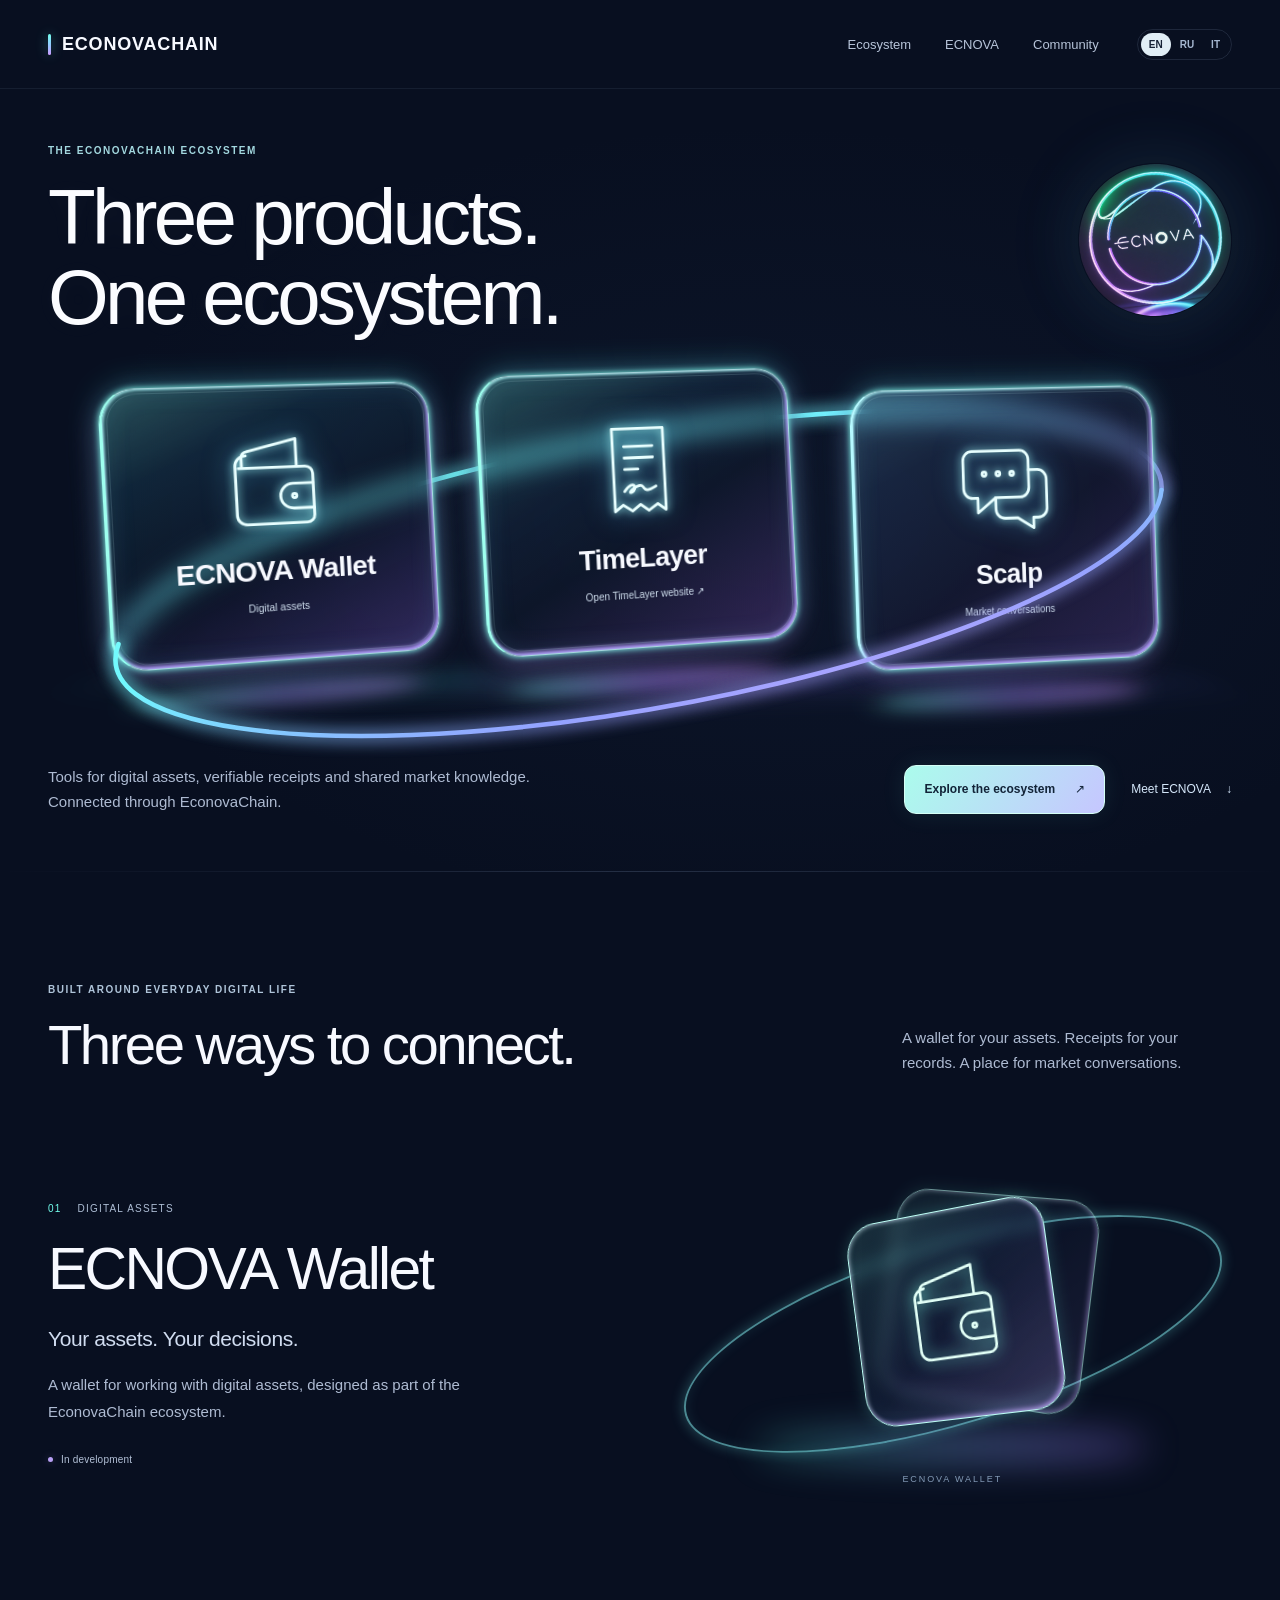
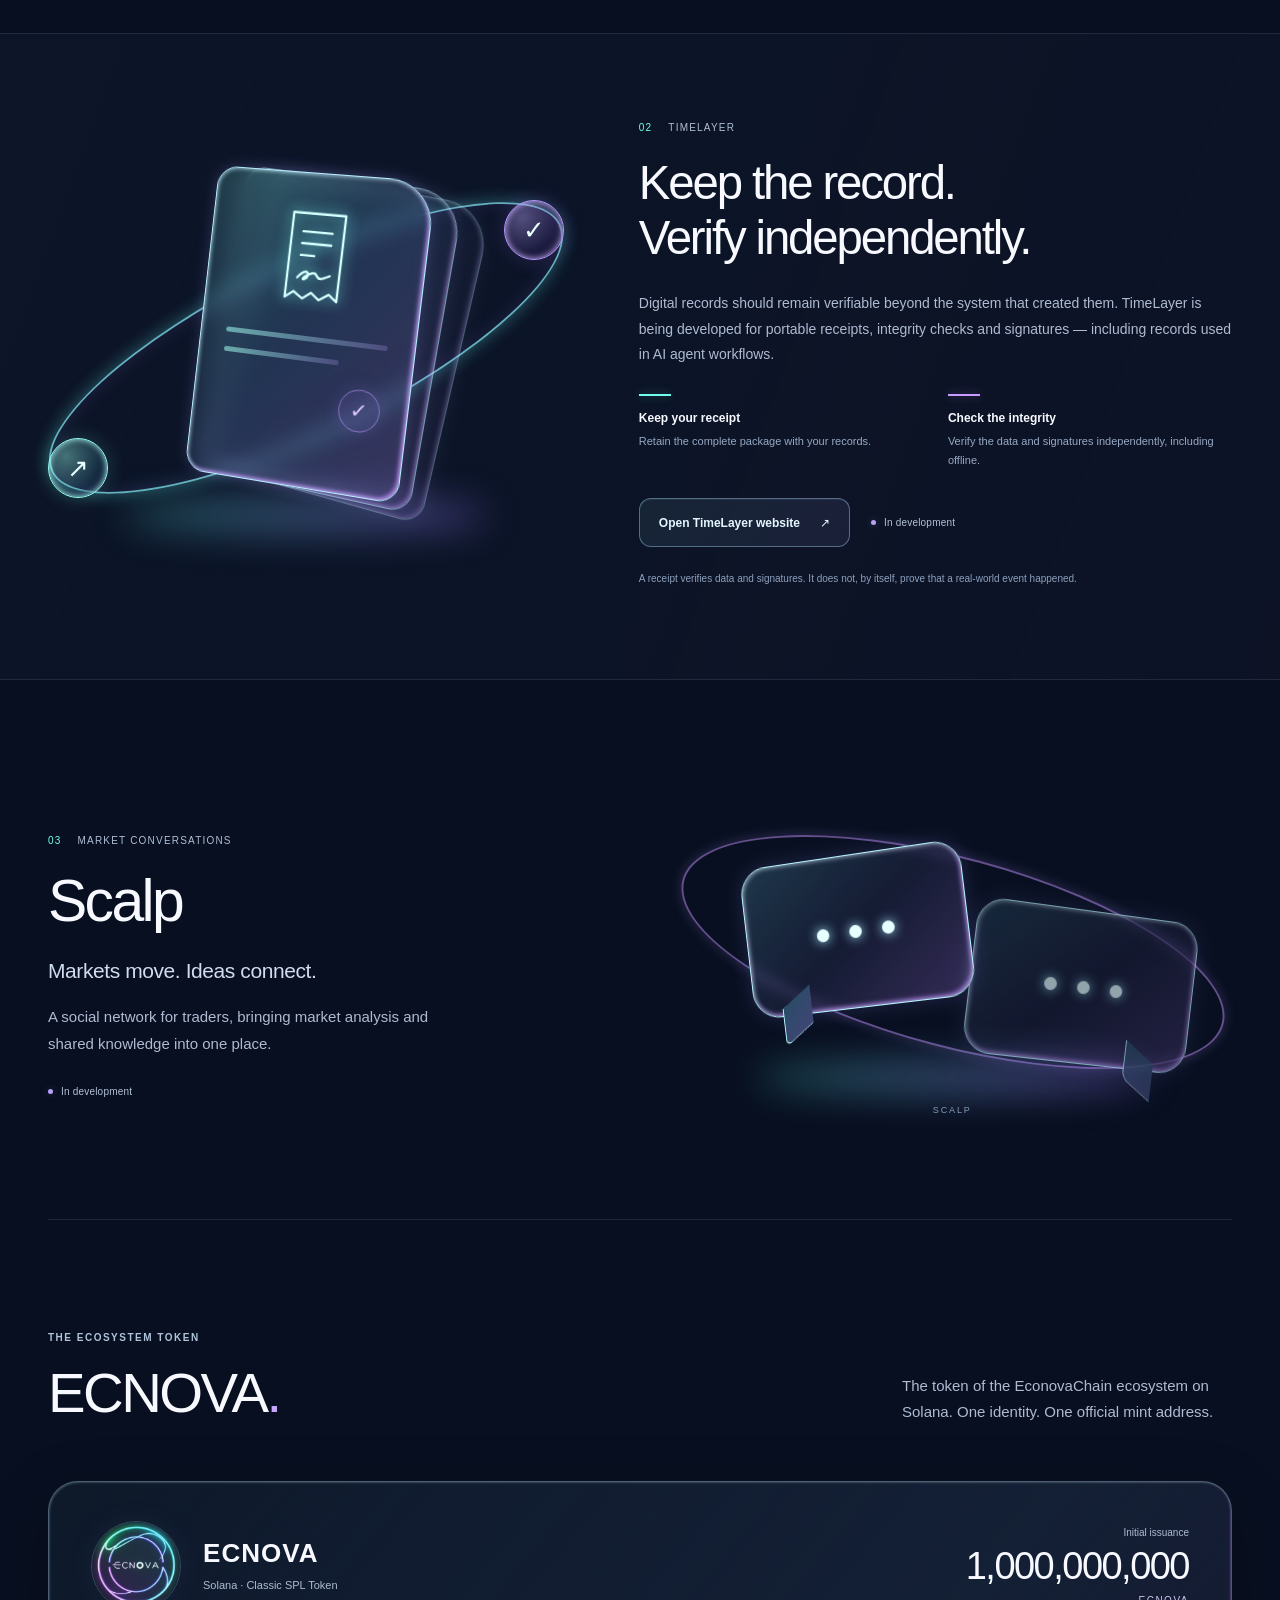
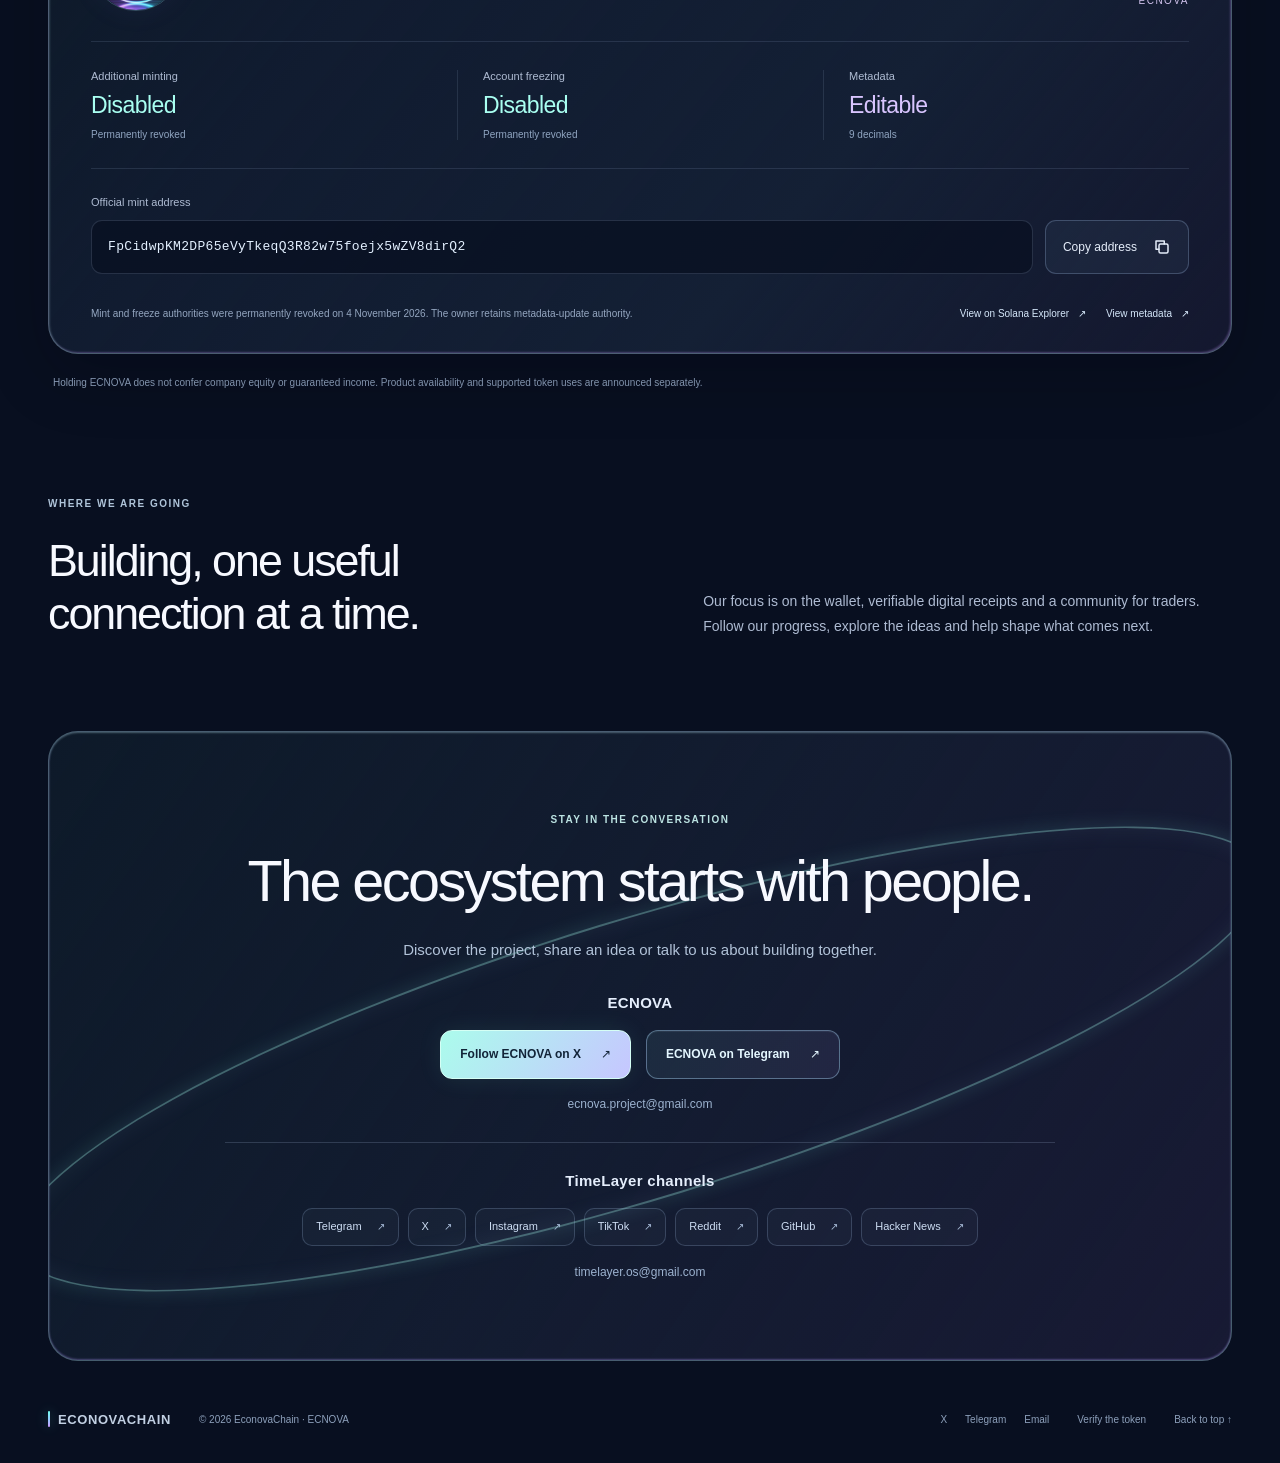
==== commit e6832280: "Refresh stylesheet version after reflection fix Version the stylesheet URL so returning visitors loa" ====
--- a/index.html
+++ b/index.html
@@ -20,7 +20,7 @@
   <meta name="twitter:image:alt" content="The EconovaChain ecosystem in cyan and violet glass.">
   <link rel="canonical" href="https://ecnova.io/">
   <link rel="icon" href="token/releases/2026-11-01-v2/icon.jpg" type="image/jpeg">
-  <link rel="stylesheet" href="assets/glass-20261106.css">
+  <link rel="stylesheet" href="assets/glass-20261106.css?v=2">
   <script src="assets/glass-20261106.js" defer></script>
 </head>
 <body>
--- a/assets/glass-20261106.css
+++ b/assets/glass-20261106.css
@@ -1,4 +1,4 @@
-:root{color-scheme:dark;--bg:#080f20;--text:#f7f9ff;--muted:#aebbd2;--cyan:#72ffed;--violet:#ca9bff;--line:#b7cef320;font-family:Inter,-apple-system,BlinkMacSystemFont,"Segoe UI",sans-serif;font-synthesis:none}*{box-sizing:border-box}html{scroll-behavior:smooth;scroll-padding-top:110px}body{margin:0;background:var(--bg);color:var(--text);-webkit-font-smoothing:antialiased;overflow-x:clip}a{color:inherit;text-decoration:none}button,input{font:inherit}button,a{-webkit-tap-highlight-color:transparent}button{cursor:pointer}img{display:block;max-width:100%}svg{fill:none;stroke:currentColor;stroke-width:2;stroke-linecap:round;stroke-linejoin:round}p{line-height:1.7;margin:0}h1,h2,h3{margin:0;font-weight:520;letter-spacing:-.045em;line-height:1.08}h2{font-size:clamp(34px,4.4vw,58px)}h3{font-size:clamp(40px,4.6vw,62px)}a:focus-visible,button:focus-visible,input:focus-visible{outline:2px solid var(--cyan);outline-offset:7px;border-radius:5px}::selection{background:#7662b7;color:#fff}.container{width:min(1200px,calc(100% - 96px));margin-inline:auto}.section{padding-block:110px}.svg-library{position:absolute;width:0;height:0;overflow:hidden}.skip-link{position:fixed;z-index:100;left:20px;top:-100px;padding:14px;background:var(--cyan);color:var(--bg)}.skip-link:focus{top:14px}.site-header{position:relative;z-index:20;border-bottom:1px solid #b7cef313;background:#080f20}.header-row{display:flex;align-items:center;gap:38px;min-height:88px}.wordmark{display:flex;gap:11px;align-items:center;font-size:18px;font-weight:550;letter-spacing:.045em;white-space:nowrap}.brand-stroke{height:21px;width:3px;border-radius:3px;background:linear-gradient(var(--cyan),#92cdff,var(--violet));box-shadow:0 0 12px #72ffed6b}.main-nav{display:flex;gap:34px;align-items:center;margin-left:auto}.main-nav a{font-size:13px;color:#b7c4d9;padding-block:12px}.main-nav a:hover{color:#fff}.languages{display:flex;padding:3px;gap:1px;border:1px solid var(--line);border-radius:25px}.languages button{border:0;background:transparent;color:#a5b7d0;padding:6px 8px;border-radius:20px;font-size:10px;font-weight:600}.languages [aria-pressed=true]{background:#e0edf5;color:#152135}.hero{position:relative;isolation:isolate;padding:54px 0 57px;background:radial-gradient(ellipse at 60% 55%,#29406922,transparent 65%)}.hero:after{content:"";position:absolute;inset:auto 0 0;height:1px;background:linear-gradient(90deg,transparent,#a4bce52e,transparent)}.hero-heading{display:flex;align-items:center;justify-content:space-between;gap:55px}.eyebrow{font-size:10px;color:#afc4d9;letter-spacing:.15em;text-transform:uppercase;font-weight:600;line-height:1.6;margin-bottom:22px}.hero h1{font-size:clamp(52px,6.1vw,88px);line-height:1.03;letter-spacing:-.048em;color:#fbfcff;text-shadow:0 2px 20px #e5ecff0a}.hero .eyebrow{color:#a3d8df;margin-bottom:18px}.hero-emblem{width:154px;height:154px;flex-shrink:0;border-radius:50%;padding:1px;transform:rotate(-8deg);box-shadow:0 0 75px #46fbd415,0 0 95px #a67cff12}.hero-emblem img{width:100%;height:100%;border-radius:50%;object-fit:cover}.ecosystem-stage{height:390px;position:relative;isolation:isolate;margin:25px -34px 0}.stage-floor{position:absolute;left:2%;right:2%;bottom:25px;height:130px;z-index:-1;background:radial-gradient(ellipse at 24% 60%,#30e5df38,transparent 23%),radial-gradient(ellipse at 50% 60%,#ac6dff45,transparent 28%),radial-gradient(ellipse at 78% 60%,#686cfa38,transparent 23%);filter:blur(14px);transform:perspective(400px) rotateX(47deg)}.stage-products{position:relative;z-index:2;width:84%;height:310px;margin:34px auto 0;display:grid;grid-template-columns:repeat(3,1fr);gap:48px;align-items:start;perspective:1400px}.scene-product{position:relative;display:block;transform-style:preserve-3d;min-width:0;transition:transform .3s}.scene-wallet{transform:rotateY(15deg) rotateZ(-3deg) translateY(13px)}.scene-receipt{transform:rotateY(12deg) rotateZ(-3deg)}.scene-scalp{transform:rotateY(9deg) rotateZ(-2deg) translateY(16px)}.scene-product:hover{transform:rotateY(3deg) rotateZ(-1deg) translateY(-5px)}.glass-panel{height:276px;position:relative;display:flex;flex-direction:column;align-items:center;justify-content:center;border-radius:34px;padding:24px 12px;background:linear-gradient(155deg,#6dfcea38,#3ba2c724 25%,#111e352c 57%,#9563ef49);border:1.5px solid #c6feffce;border-left:3px solid #9effef;box-shadow:inset 1px 1px 3px #b4ffffe0,inset -2px -3px 4px #b69bff,inset 0 0 27px #65c6e225,0 0 6px #84fff0,0 -5px 28px #32efd742,0 7px 28px #b679f55c,0 18px 37px #03070c80;backdrop-filter:blur(12px);overflow:hidden}.glass-panel:after{content:"";position:absolute;inset:4px;border:1px solid #d2ffff26;border-radius:29px;pointer-events:none}.scene-receipt .glass-panel{background:linear-gradient(150deg,#62fdeb34,#4496cf13 35%,#141e3233 55%,#bd64fb39)}.scene-scalp .glass-panel{border-left-color:#b6f9ff;background:linear-gradient(145deg,#68b5fc28,#322b582c 55%,#a761ed37)}.glass-shine{position:absolute;left:-60%;top:-35%;width:120%;height:70%;transform:rotate(-25deg);background:linear-gradient(transparent,#adffff13,transparent);pointer-events:none}.product-symbol{width:104px;height:104px;color:#e8ffff;stroke-width:2.7;filter:drop-shadow(0 0 4px #a6ffff) drop-shadow(0 0 13px #58ceff90);margin-bottom:19px}.scene-name{font-size:clamp(19px,2.15vw,28px);font-weight:550;letter-spacing:-.025em;line-height:1.2;position:relative;z-index:1}.scene-caption{font-size:10px;color:#d0dfee;margin-top:12px;position:relative;z-index:1;line-height:1.5;text-align:center}.panel-reflection{position:absolute;left:6%;right:6%;top:calc(100% + 14px);height:38px;border-radius:50%;background:linear-gradient(90deg,#70ffef6b,#a48bfa61,#cb94ff6b);filter:blur(14px);transform:scaleY(.6)}.stage-orbit{position:absolute;width:100%;height:100%;inset:0;pointer-events:none;overflow:visible;stroke-width:4}.orbit-back{z-index:1}.orbit-front{z-index:3}.orbit-line{stroke:url(#orbit-gradient);stroke-width:5}.orbit-halo{stroke:url(#orbit-gradient);stroke-width:11;filter:url(#orbit-glow);opacity:.8}.hero-bottom{display:flex;align-items:center;justify-content:space-between;gap:35px;margin-top:2px}.hero-bottom>p{font-size:15px;color:var(--muted);max-width:490px;line-height:1.7}.actions{display:flex;align-items:center;flex-wrap:wrap;gap:26px}.button{min-height:49px;padding:14px 19px;display:inline-flex;align-items:center;justify-content:center;gap:20px;border-radius:12px;font-size:12px;font-weight:600;line-height:1.4;transition:transform .2s,background .2s,box-shadow .2s}.button:hover{transform:translateY(-2px)}.primary{background:linear-gradient(125deg,#abfcec,#c6c6ff);color:#122438;border:1px solid #d5fff5;box-shadow:0 0 25px #78f0df16}.primary:hover{box-shadow:0 0 30px #78f0df3a}.secondary{border:1px solid #a9d6f66b;background:linear-gradient(110deg,#89e7ec15,#b89cff16);color:#e4f7ff;box-shadow:inset 0 1px 1px #c5edff17}.text-link{display:inline-flex;align-items:center;gap:15px;color:#d5e7fa;font-size:12px;line-height:1.5}.text-link:hover{color:var(--cyan)}.section-heading{display:flex;align-items:end;justify-content:space-between;gap:70px;margin-bottom:57px}.section-heading .eyebrow{margin-bottom:17px}.section-intro{max-width:330px;color:var(--muted);font-size:15px}.product-story{display:grid;grid-template-columns:1fr 1fr;align-items:center;gap:65px;padding:24px 0 12px;min-height:390px}.story-copy{max-width:460px}.chapter{display:flex;align-items:center;gap:16px;text-transform:uppercase;font-size:10px;letter-spacing:.12em;margin-bottom:20px;color:#aebed5}.chapter>span:first-child{color:var(--cyan);font-variant-numeric:tabular-nums}.story-tagline{font-size:21px;color:#d0dcf0;line-height:1.4;margin-top:23px;letter-spacing:-.02em}.story-description{color:var(--muted);font-size:15px;line-height:1.8;margin-top:18px;max-width:430px}.status{display:inline-flex;gap:8px;align-items:center;color:#b3c1d7;font-size:10px;letter-spacing:.02em;line-height:1.5}.story-copy .status{margin-top:27px}.status i{height:5px;width:5px;border-radius:50%;background:#b8a0f5;box-shadow:0 0 8px #b8a0f550}.sculpture{height:320px;position:relative;isolation:isolate;perspective:900px}.sculpture-orbit{position:absolute;inset:70px 0 70px;border:2px solid #84eff18c;border-radius:50%;transform:rotate(-17deg);box-shadow:0 0 14px #74f8f647,inset 0 0 14px #74f8f619;z-index:-1}.mini-glass{position:absolute;width:210px;height:210px;left:50%;top:35px;border-radius:33px;background:linear-gradient(135deg,#7efce924,#37488920,#b09af62d);border:1.5px solid #bdfff5;box-shadow:inset 1px 1px 5px #dcffff80,0 0 15px #64fae435,inset -2px -2px 5px #c099ffb3;transform:translateX(-50%) rotateY(-18deg) rotateZ(-8deg)}.wallet-back{transform:translateX(-34%) rotateY(-18deg) rotateZ(7deg);top:20px;opacity:.55}.wallet-front{display:grid;place-items:center;backdrop-filter:blur(8px)}.wallet-front svg{width:110px;height:110px;stroke-width:2.5;filter:drop-shadow(0 0 8px #7fffe9);color:#e2fff6}.sculpture-glow{position:absolute;left:15%;right:15%;bottom:30px;height:35px;border-radius:50%;background:linear-gradient(90deg,#4ae7d152,#9971f76b);filter:blur(18px);z-index:-1}.sculpture-label{position:absolute;bottom:10px;left:0;right:0;text-align:center;font-size:9px;letter-spacing:.21em;color:#839ab6}.receipt-feature{position:relative;padding:85px 0 92px;background:linear-gradient(110deg,#16233a4d,#141f3454,#25213e2e);border-block:1px solid #b7cef31d;overflow:hidden}.receipt-layout{display:grid;grid-template-columns:1fr 1.15fr;align-items:center;gap:75px}.receipt-story h2{font-size:clamp(34px,3.7vw,49px);line-height:1.16}.feature-copy{font-size:14px;color:var(--muted);margin-top:26px;line-height:1.8}.receipt-steps{display:grid;grid-template-columns:1fr 1fr;gap:25px;margin-top:27px;margin-bottom:29px}.receipt-steps strong{font-size:12px;font-weight:550}.receipt-steps p{font-size:11px;color:#96a9c4;margin-top:6px;line-height:1.7}.step-line{display:block;width:32px;height:2px;background:var(--cyan);box-shadow:0 0 10px #70ffee50;margin-bottom:12px}.step-line.violet{background:var(--violet);box-shadow:0 0 10px #be8aff60}.receipt-actions{display:flex;align-items:center;flex-wrap:wrap;gap:21px}.caption{font-size:10px;color:#8da0bd;line-height:1.7;margin-top:23px}.receipt-sculpture{height:450px;position:relative;perspective:1000px;isolation:isolate}.receipt-sheet{position:absolute;left:50%;top:45px;height:315px;width:225px;border-radius:21px 46px 21px 21px;background:linear-gradient(125deg,#78fff02e,#5b96d322 40%,#b58fff24);border:1.5px solid #b7efff;box-shadow:inset 1px 1px 4px #ceffff9c,inset -2px -2px 4px #c794ffcf,0 0 14px #a59bff36;transform:translateX(-50%) rotateY(-16deg) rotateZ(7deg)}.sheet-back{transform:translateX(-32%) rotateY(-16deg) rotateZ(13deg);opacity:.35;top:57px}.sheet-middle{transform:translateX(-41%) rotateY(-16deg) rotateZ(10deg);opacity:.6;top:50px}.sheet-front{backdrop-filter:blur(10px);padding:27px}.receipt-line-icon{width:108px;height:112px;display:block;margin:0 auto;color:#d6ffff;filter:drop-shadow(0 0 7px #73f5e9);stroke-width:2.2}.receipt-line{height:5px;border-radius:5px;width:72%;background:linear-gradient(90deg,#9dfcec92,#b99afa3d);margin-top:15px}.receipt-line.long{width:100%;margin-top:23px}.receipt-seal{border:1px solid #bd9aff8f;border-radius:50%;width:42px;height:42px;margin-top:21px;margin-left:auto;display:grid;place-items:center;color:#e2caff;font-size:21px;background:#a17afb19;box-shadow:0 0 20px #a67dff24}.receipt-orbit{position:absolute;left:-25px;right:-25px;top:135px;height:170px;border:2px solid #8bf2ffb3;border-radius:50%;transform:rotate(-26deg);box-shadow:0 0 17px #65fff354,inset 0 0 20px #a985ff20;z-index:-1}.floating-check{position:absolute;width:60px;height:60px;border-radius:50%;border:1px solid #93fff4;background:radial-gradient(circle at 30% 30%,#99ffed66,#3a92ae30 60%,#162044);box-shadow:inset 0 0 6px #b3fff7,0 0 20px #6effdf30;display:grid;place-items:center;color:#e9ffff;font-size:26px}.check-one{right:0;top:72px;border-color:#b29aff;background:radial-gradient(circle at 30% 30%,#bda6ff66,#633ba830 60%,#232044);box-shadow:inset 0 0 6px #d2b3ff,0 0 20px #a970ff30}.check-two{left:0;bottom:80px}.receipt-sculpture .sculpture-glow{bottom:45px}.scalp-section{padding-top:84px;padding-bottom:65px}.chat-glass{position:absolute;width:230px;height:154px;border:1.5px solid #b8f8ff;border-radius:28px;background:linear-gradient(140deg,#79daf831,#6f71bc1f 50%,#b07af341);box-shadow:inset 1px 1px 5px #deffff82,inset -1px -2px 5px #c391ffbb,0 0 20px #8f86fa30;display:flex;justify-content:center;align-items:center;gap:21px;backdrop-filter:blur(6px)}.chat-glass:after{content:"";position:absolute;bottom:-21px;left:29px;width:30px;height:38px;background:linear-gradient(150deg,#294c66,#404575);border-left:1.5px solid #b8f8ff;border-bottom:1.5px solid #b8f8ff;transform:skewY(-35deg);border-radius:0 0 0 7px}.chat-glass span{height:13px;width:13px;border-radius:50%;background:#e6ffff;box-shadow:0 0 12px #a5eaff}.chat-front{left:12%;top:49px;transform:rotateY(-10deg) rotate(-7deg)}.chat-back{right:6%;top:105px;transform:rotateY(8deg) rotate(7deg);opacity:.62}.chat-back:after{left:auto;right:32px;transform:skewY(35deg)}.scalp-sculpture .sculpture-orbit{border-color:#be90f880;box-shadow:0 0 14px #b594ff37;transform:rotate(15deg);inset:52px 0 78px}.token-section{position:relative;border-top:1px solid var(--line)}.title-dot{color:#c6a6ff}.token-panel{position:relative;border-radius:30px;padding:39px 42px 31px;background:linear-gradient(130deg,#62bfb510,#18263d91 25%,#142035 65%,#9676cc17);border:1px solid #b4d2e85c;box-shadow:inset 1px 1px 2px #cef9f733,inset -1px -1px 2px #b895f253,0 20px 65px #02060c3d}.token-top{display:flex;align-items:center;justify-content:space-between;gap:40px;padding-bottom:30px}.token-identity{display:flex;align-items:center;gap:22px}.token-identity img{height:90px;width:90px;object-fit:cover;border-radius:50%;border:1px solid #a3e4f640;box-shadow:0 0 30px #9e86ee10}.token-symbol{font-size:26px;font-weight:600;letter-spacing:.04em}.token-identity p{font-size:11px;color:var(--muted);margin-top:7px}.issuance{display:flex;flex-direction:column;gap:7px;text-align:right}.issuance>span{font-size:10px;color:var(--muted)}.issuance strong{font-size:38px;font-weight:450;letter-spacing:-.04em}.issuance small{font-size:10px;letter-spacing:.15em;color:#d2c3ed}.token-facts{display:grid;grid-template-columns:repeat(3,1fr);padding:28px 0;border-block:1px solid var(--line)}.token-facts>div{display:flex;flex-direction:column;gap:10px;padding:0 25px}.token-facts>div:first-child{padding-left:0}.token-facts>div+div{border-left:1px solid var(--line)}.token-facts span{font-size:11px;color:var(--muted)}.token-facts strong{font-size:23px;font-weight:450;color:#a9fff1;letter-spacing:-.025em}.token-facts strong.neutral{color:#d9c5ff}.token-facts small{font-size:10px;color:#90a5c1}.mint-block{padding-top:27px}.mint-block label{display:block;font-size:11px;color:var(--muted);margin-bottom:12px}.mint-row{display:flex;gap:12px}.mint-row input{min-width:0;width:100%;background:#080f20b3;border:1px solid #b1c8ec2b;border-radius:11px;padding:16px;color:#e3f0ff;font:13px/1.5 ui-monospace,SFMono-Regular,Consolas,monospace;letter-spacing:.025em}.copy-button{flex-shrink:0;display:flex;align-items:center;gap:16px;border:1px solid #aac7f141;border-radius:11px;background:#a5d4ef0e;color:#e4ecf9;font-size:12px;padding:12px 17px}.copy-button:hover{background:#a5d4ef20}.copy-result{min-height:25px;color:var(--cyan);font-size:11px;margin-top:6px}.token-bottom{display:flex;align-items:center;justify-content:space-between;gap:40px}.token-bottom>p{font-size:10px;color:#94a6c0;max-width:570px}.token-links{display:flex;gap:20px;flex-shrink:0}.token-links a{font-size:10px;gap:9px}.token-note{margin:20px 5px 0;max-width:930px;color:#8fa2bd;font-size:10px}.anchor-alias{display:block;position:relative;top:-110px;visibility:hidden;pointer-events:none}.direction{display:grid;grid-template-columns:1.05fr 1fr;gap:100px;margin-top:-5px;margin-bottom:92px}.direction h2{font-size:clamp(32px,3.5vw,45px);line-height:1.18;max-width:530px}.direction>p{color:var(--muted);font-size:14px;align-self:end;line-height:1.8}.community-section{padding:80px 45px;position:relative;isolation:isolate;border:1px solid #b1ddf156;border-radius:30px;background:linear-gradient(125deg,#63c5bb10,#182238b3,#9a72d51c);box-shadow:inset 0 1px 2px #c8f5fc4f,inset 0 -1px 2px #ac8dfa59;text-align:center;overflow:hidden}.community-orbit{position:absolute;z-index:-1;width:1300px;height:280px;left:50%;top:52%;transform:translate(-50%,-50%) rotate(-17deg);border:2px solid #a2f9ed56;border-radius:50%;box-shadow:0 0 20px #7ef5ed22,inset 0 0 25px #8db6ec15}.community-content{max-width:790px;margin:auto}.community-section h2{font-size:clamp(35px,4.5vw,58px);line-height:1.1}.community-section .eyebrow{color:#bce3e2}.community-section p:not(.eyebrow){color:#b1c2d8;font-size:15px;margin-top:23px}.community-section .actions{justify-content:center;margin-top:30px;gap:15px}.contact-email{display:inline-block;color:#9bb1ce;font-size:11px;margin-top:25px}.contact-email:hover{color:#deffff}.footer{display:flex;align-items:center;gap:28px;padding-top:50px;padding-bottom:35px;font-size:10px;color:#8da0bb}.footer .wordmark{font-size:13px;color:#c2d0e3;gap:8px}.footer .brand-stroke{height:16px;width:2px}.footer p{margin-right:auto}.footer>a:not(.wordmark):hover{color:var(--cyan)}
+:root{color-scheme:dark;--bg:#080f20;--text:#f7f9ff;--muted:#aebbd2;--cyan:#72ffed;--violet:#ca9bff;--line:#b7cef320;font-family:Inter,-apple-system,BlinkMacSystemFont,"Segoe UI",sans-serif;font-synthesis:none}*{box-sizing:border-box}html{scroll-behavior:smooth;scroll-padding-top:110px}body{margin:0;background:var(--bg);color:var(--text);-webkit-font-smoothing:antialiased;overflow-x:clip}a{color:inherit;text-decoration:none}button,input{font:inherit}button,a{-webkit-tap-highlight-color:transparent}button{cursor:pointer}img{display:block;max-width:100%}svg{fill:none;stroke:currentColor;stroke-width:2;stroke-linecap:round;stroke-linejoin:round}p{line-height:1.7;margin:0}h1,h2,h3{margin:0;font-weight:520;letter-spacing:-.045em;line-height:1.08}h2{font-size:clamp(34px,4.4vw,58px)}h3{font-size:clamp(40px,4.6vw,62px)}a:focus-visible,button:focus-visible,input:focus-visible{outline:2px solid var(--cyan);outline-offset:7px;border-radius:5px}::selection{background:#7662b7;color:#fff}.container{width:min(1200px,calc(100% - 96px));margin-inline:auto}.section{padding-block:110px}.svg-library{position:absolute;width:0;height:0;overflow:hidden}.skip-link{position:fixed;z-index:100;left:20px;top:-100px;padding:14px;background:var(--cyan);color:var(--bg)}.skip-link:focus{top:14px}.site-header{position:relative;z-index:20;border-bottom:1px solid #b7cef313;background:#080f20}.header-row{display:flex;align-items:center;gap:38px;min-height:88px}.wordmark{display:flex;gap:11px;align-items:center;font-size:18px;font-weight:550;letter-spacing:.045em;white-space:nowrap}.brand-stroke{height:21px;width:3px;border-radius:3px;background:linear-gradient(var(--cyan),#92cdff,var(--violet));box-shadow:0 0 12px #72ffed6b}.main-nav{display:flex;gap:34px;align-items:center;margin-left:auto}.main-nav a{font-size:13px;color:#b7c4d9;padding-block:12px}.main-nav a:hover{color:#fff}.languages{display:flex;padding:3px;gap:1px;border:1px solid var(--line);border-radius:25px}.languages button{border:0;background:transparent;color:#a5b7d0;padding:6px 8px;border-radius:20px;font-size:10px;font-weight:600}.languages [aria-pressed=true]{background:#e0edf5;color:#152135}.hero{position:relative;isolation:isolate;padding:54px 0 57px;background:radial-gradient(ellipse at 60% 55%,#29406922,transparent 65%)}.hero:after{content:"";position:absolute;inset:auto 0 0;height:1px;background:linear-gradient(90deg,transparent,#a4bce52e,transparent)}.hero-heading{display:flex;align-items:center;justify-content:space-between;gap:55px}.eyebrow{font-size:10px;color:#afc4d9;letter-spacing:.15em;text-transform:uppercase;font-weight:600;line-height:1.6;margin-bottom:22px}.hero h1{font-size:clamp(52px,6.1vw,88px);line-height:1.03;letter-spacing:-.048em;color:#fbfcff;text-shadow:0 2px 20px #e5ecff0a}.hero .eyebrow{color:#a3d8df;margin-bottom:18px}.hero-emblem{width:154px;height:154px;flex-shrink:0;border-radius:50%;padding:1px;transform:rotate(-8deg);box-shadow:0 0 75px #46fbd415,0 0 95px #a67cff12}.hero-emblem img{width:100%;height:100%;border-radius:50%;object-fit:cover}.ecosystem-stage{height:390px;position:relative;isolation:isolate;margin:25px -34px 0}.stage-floor{position:absolute;left:5%;right:5%;bottom:25px;height:130px;z-index:-1;background:radial-gradient(ellipse at 24% 60%,#30e5df38,transparent 23%),radial-gradient(ellipse at 50% 60%,#ac6dff45,transparent 28%),radial-gradient(ellipse at 78% 60%,#686cfa38,transparent 23%);filter:blur(14px);transform:perspective(400px) rotateX(47deg)}.stage-products{position:relative;z-index:2;width:84%;height:310px;margin:34px auto 0;display:grid;grid-template-columns:repeat(3,1fr);gap:48px;align-items:start;perspective:1400px}.scene-product{position:relative;display:block;transform-style:preserve-3d;min-width:0;transition:transform .3s}.scene-wallet{transform:rotateY(15deg) rotateZ(-3deg) translateY(13px)}.scene-receipt{transform:rotateY(12deg) rotateZ(-3deg)}.scene-scalp{transform:rotateY(9deg) rotateZ(-2deg) translateY(16px)}.scene-product:hover{transform:rotateY(3deg) rotateZ(-1deg) translateY(-5px)}.glass-panel{height:276px;position:relative;display:flex;flex-direction:column;align-items:center;justify-content:center;border-radius:34px;padding:24px 12px;background:linear-gradient(155deg,#6dfcea38,#3ba2c724 25%,#111e352c 57%,#9563ef49);border:1.5px solid #c6feffce;border-left:3px solid #9effef;box-shadow:inset 1px 1px 3px #b4ffffe0,inset -2px -3px 4px #b69bff,inset 0 0 27px #65c6e225,0 0 6px #84fff0,0 -5px 28px #32efd742,0 7px 28px #b679f55c,0 18px 37px #03070c80;backdrop-filter:blur(12px);overflow:hidden}.glass-panel:after{content:"";position:absolute;inset:4px;border:1px solid #d2ffff26;border-radius:29px;pointer-events:none}.scene-receipt .glass-panel{background:linear-gradient(150deg,#62fdeb34,#4496cf13 35%,#141e3233 55%,#bd64fb39)}.scene-scalp .glass-panel{border-left-color:#b6f9ff;background:linear-gradient(145deg,#68b5fc28,#322b582c 55%,#a761ed37)}.glass-shine{position:absolute;left:-60%;top:-35%;width:120%;height:70%;transform:rotate(-25deg);background:linear-gradient(transparent,#adffff13,transparent);pointer-events:none}.product-symbol{width:104px;height:104px;color:#e8ffff;stroke-width:2.7;filter:drop-shadow(0 0 4px #a6ffff) drop-shadow(0 0 13px #58ceff90);margin-bottom:19px}.scene-name{font-size:clamp(19px,2.15vw,28px);font-weight:550;letter-spacing:-.025em;line-height:1.2;position:relative;z-index:1}.scene-caption{font-size:10px;color:#d0dfee;margin-top:12px;position:relative;z-index:1;line-height:1.5;text-align:center}.panel-reflection{position:absolute;left:6%;right:6%;top:calc(100% + 14px);height:38px;border-radius:50%;background:linear-gradient(90deg,#70ffef6b,#a48bfa61,#cb94ff6b);filter:blur(14px);transform:scaleY(.6)}.stage-orbit{position:absolute;width:100%;height:100%;inset:0;pointer-events:none;overflow:visible;stroke-width:4}.orbit-back{z-index:1}.orbit-front{z-index:3}.orbit-line{stroke:url(#orbit-gradient);stroke-width:5}.orbit-halo{stroke:url(#orbit-gradient);stroke-width:11;filter:url(#orbit-glow);opacity:.8}.hero-bottom{display:flex;align-items:center;justify-content:space-between;gap:35px;margin-top:2px}.hero-bottom>p{font-size:15px;color:var(--muted);max-width:490px;line-height:1.7}.actions{display:flex;align-items:center;flex-wrap:wrap;gap:26px}.button{min-height:49px;padding:14px 19px;display:inline-flex;align-items:center;justify-content:center;gap:20px;border-radius:12px;font-size:12px;font-weight:600;line-height:1.4;transition:transform .2s,background .2s,box-shadow .2s}.button:hover{transform:translateY(-2px)}.primary{background:linear-gradient(125deg,#abfcec,#c6c6ff);color:#122438;border:1px solid #d5fff5;box-shadow:0 0 25px #78f0df16}.primary:hover{box-shadow:0 0 30px #78f0df3a}.secondary{border:1px solid #a9d6f66b;background:linear-gradient(110deg,#89e7ec15,#b89cff16);color:#e4f7ff;box-shadow:inset 0 1px 1px #c5edff17}.text-link{display:inline-flex;align-items:center;gap:15px;color:#d5e7fa;font-size:12px;line-height:1.5}.text-link:hover{color:var(--cyan)}.section-heading{display:flex;align-items:end;justify-content:space-between;gap:70px;margin-bottom:57px}.section-heading .eyebrow{margin-bottom:17px}.section-intro{max-width:330px;color:var(--muted);font-size:15px}.product-story{display:grid;grid-template-columns:1fr 1fr;align-items:center;gap:65px;padding:24px 0 12px;min-height:390px}.story-copy{max-width:460px}.chapter{display:flex;align-items:center;gap:16px;text-transform:uppercase;font-size:10px;letter-spacing:.12em;margin-bottom:20px;color:#aebed5}.chapter>span:first-child{color:var(--cyan);font-variant-numeric:tabular-nums}.story-tagline{font-size:21px;color:#d0dcf0;line-height:1.4;margin-top:23px;letter-spacing:-.02em}.story-description{color:var(--muted);font-size:15px;line-height:1.8;margin-top:18px;max-width:430px}.status{display:inline-flex;gap:8px;align-items:center;color:#b3c1d7;font-size:10px;letter-spacing:.02em;line-height:1.5}.story-copy .status{margin-top:27px}.status i{height:5px;width:5px;border-radius:50%;background:#b8a0f5;box-shadow:0 0 8px #b8a0f550}.sculpture{height:320px;position:relative;isolation:isolate;perspective:900px}.sculpture-orbit{position:absolute;inset:70px 0 70px;border:2px solid #84eff18c;border-radius:50%;transform:rotate(-17deg);box-shadow:0 0 14px #74f8f647,inset 0 0 14px #74f8f619;z-index:-1}.mini-glass{position:absolute;width:210px;height:210px;left:50%;top:35px;border-radius:33px;background:linear-gradient(135deg,#7efce924,#37488920,#b09af62d);border:1.5px solid #bdfff5;box-shadow:inset 1px 1px 5px #dcffff80,0 0 15px #64fae435,inset -2px -2px 5px #c099ffb3;transform:translateX(-50%) rotateY(-18deg) rotateZ(-8deg)}.wallet-back{transform:translateX(-34%) rotateY(-18deg) rotateZ(7deg);top:20px;opacity:.55}.wallet-front{display:grid;place-items:center;backdrop-filter:blur(8px)}.wallet-front svg{width:110px;height:110px;stroke-width:2.5;filter:drop-shadow(0 0 8px #7fffe9);color:#e2fff6}.sculpture-glow{position:absolute;left:15%;right:15%;bottom:30px;height:35px;border-radius:50%;background:linear-gradient(90deg,#4ae7d152,#9971f76b);filter:blur(18px);z-index:-1}.sculpture-label{position:absolute;bottom:10px;left:0;right:0;text-align:center;font-size:9px;letter-spacing:.21em;color:#839ab6}.receipt-feature{position:relative;padding:85px 0 92px;background:linear-gradient(110deg,#16233a4d,#141f3454,#25213e2e);border-block:1px solid #b7cef31d;overflow:hidden}.receipt-layout{display:grid;grid-template-columns:1fr 1.15fr;align-items:center;gap:75px}.receipt-story h2{font-size:clamp(34px,3.7vw,49px);line-height:1.16}.feature-copy{font-size:14px;color:var(--muted);margin-top:26px;line-height:1.8}.receipt-steps{display:grid;grid-template-columns:1fr 1fr;gap:25px;margin-top:27px;margin-bottom:29px}.receipt-steps strong{font-size:12px;font-weight:550}.receipt-steps p{font-size:11px;color:#96a9c4;margin-top:6px;line-height:1.7}.step-line{display:block;width:32px;height:2px;background:var(--cyan);box-shadow:0 0 10px #70ffee50;margin-bottom:12px}.step-line.violet{background:var(--violet);box-shadow:0 0 10px #be8aff60}.receipt-actions{display:flex;align-items:center;flex-wrap:wrap;gap:21px}.caption{font-size:10px;color:#8da0bd;line-height:1.7;margin-top:23px}.receipt-sculpture{height:450px;position:relative;perspective:1000px;isolation:isolate}.receipt-sheet{position:absolute;left:50%;top:45px;height:315px;width:225px;border-radius:21px 46px 21px 21px;background:linear-gradient(125deg,#78fff02e,#5b96d322 40%,#b58fff24);border:1.5px solid #b7efff;box-shadow:inset 1px 1px 4px #ceffff9c,inset -2px -2px 4px #c794ffcf,0 0 14px #a59bff36;transform:translateX(-50%) rotateY(-16deg) rotateZ(7deg)}.sheet-back{transform:translateX(-32%) rotateY(-16deg) rotateZ(13deg);opacity:.35;top:57px}.sheet-middle{transform:translateX(-41%) rotateY(-16deg) rotateZ(10deg);opacity:.6;top:50px}.sheet-front{backdrop-filter:blur(10px);padding:27px}.receipt-line-icon{width:108px;height:112px;display:block;margin:0 auto;color:#d6ffff;filter:drop-shadow(0 0 7px #73f5e9);stroke-width:2.2}.receipt-line{height:5px;border-radius:5px;width:72%;background:linear-gradient(90deg,#9dfcec92,#b99afa3d);margin-top:15px}.receipt-line.long{width:100%;margin-top:23px}.receipt-seal{border:1px solid #bd9aff8f;border-radius:50%;width:42px;height:42px;margin-top:21px;margin-left:auto;display:grid;place-items:center;color:#e2caff;font-size:21px;background:#a17afb19;box-shadow:0 0 20px #a67dff24}.receipt-orbit{position:absolute;left:-25px;right:-25px;top:135px;height:170px;border:2px solid #8bf2ffb3;border-radius:50%;transform:rotate(-26deg);box-shadow:0 0 17px #65fff354,inset 0 0 20px #a985ff20;z-index:-1}.floating-check{position:absolute;width:60px;height:60px;border-radius:50%;border:1px solid #93fff4;background:radial-gradient(circle at 30% 30%,#99ffed66,#3a92ae30 60%,#162044);box-shadow:inset 0 0 6px #b3fff7,0 0 20px #6effdf30;display:grid;place-items:center;color:#e9ffff;font-size:26px}.check-one{right:0;top:72px;border-color:#b29aff;background:radial-gradient(circle at 30% 30%,#bda6ff66,#633ba830 60%,#232044);box-shadow:inset 0 0 6px #d2b3ff,0 0 20px #a970ff30}.check-two{left:0;bottom:80px}.receipt-sculpture .sculpture-glow{bottom:45px}.scalp-section{padding-top:84px;padding-bottom:65px}.chat-glass{position:absolute;width:230px;height:154px;border:1.5px solid #b8f8ff;border-radius:28px;background:linear-gradient(140deg,#79daf831,#6f71bc1f 50%,#b07af341);box-shadow:inset 1px 1px 5px #deffff82,inset -1px -2px 5px #c391ffbb,0 0 20px #8f86fa30;display:flex;justify-content:center;align-items:center;gap:21px;backdrop-filter:blur(6px)}.chat-glass:after{content:"";position:absolute;bottom:-21px;left:29px;width:30px;height:38px;background:linear-gradient(150deg,#294c66,#404575);border-left:1.5px solid #b8f8ff;border-bottom:1.5px solid #b8f8ff;transform:skewY(-35deg);border-radius:0 0 0 7px}.chat-glass span{height:13px;width:13px;border-radius:50%;background:#e6ffff;box-shadow:0 0 12px #a5eaff}.chat-front{left:12%;top:49px;transform:rotateY(-10deg) rotate(-7deg)}.chat-back{right:6%;top:105px;transform:rotateY(8deg) rotate(7deg);opacity:.62}.chat-back:after{left:auto;right:32px;transform:skewY(35deg)}.scalp-sculpture .sculpture-orbit{border-color:#be90f880;box-shadow:0 0 14px #b594ff37;transform:rotate(15deg);inset:52px 0 78px}.token-section{position:relative;border-top:1px solid var(--line)}.title-dot{color:#c6a6ff}.token-panel{position:relative;border-radius:30px;padding:39px 42px 31px;background:linear-gradient(130deg,#62bfb510,#18263d91 25%,#142035 65%,#9676cc17);border:1px solid #b4d2e85c;box-shadow:inset 1px 1px 2px #cef9f733,inset -1px -1px 2px #b895f253,0 20px 65px #02060c3d}.token-top{display:flex;align-items:center;justify-content:space-between;gap:40px;padding-bottom:30px}.token-identity{display:flex;align-items:center;gap:22px}.token-identity img{height:90px;width:90px;object-fit:cover;border-radius:50%;border:1px solid #a3e4f640;box-shadow:0 0 30px #9e86ee10}.token-symbol{font-size:26px;font-weight:600;letter-spacing:.04em}.token-identity p{font-size:11px;color:var(--muted);margin-top:7px}.issuance{display:flex;flex-direction:column;gap:7px;text-align:right}.issuance>span{font-size:10px;color:var(--muted)}.issuance strong{font-size:38px;font-weight:450;letter-spacing:-.04em}.issuance small{font-size:10px;letter-spacing:.15em;color:#d2c3ed}.token-facts{display:grid;grid-template-columns:repeat(3,1fr);padding:28px 0;border-block:1px solid var(--line)}.token-facts>div{display:flex;flex-direction:column;gap:10px;padding:0 25px}.token-facts>div:first-child{padding-left:0}.token-facts>div+div{border-left:1px solid var(--line)}.token-facts span{font-size:11px;color:var(--muted)}.token-facts strong{font-size:23px;font-weight:450;color:#a9fff1;letter-spacing:-.025em}.token-facts strong.neutral{color:#d9c5ff}.token-facts small{font-size:10px;color:#90a5c1}.mint-block{padding-top:27px}.mint-block label{display:block;font-size:11px;color:var(--muted);margin-bottom:12px}.mint-row{display:flex;gap:12px}.mint-row input{min-width:0;width:100%;background:#080f20b3;border:1px solid #b1c8ec2b;border-radius:11px;padding:16px;color:#e3f0ff;font:13px/1.5 ui-monospace,SFMono-Regular,Consolas,monospace;letter-spacing:.025em}.copy-button{flex-shrink:0;display:flex;align-items:center;gap:16px;border:1px solid #aac7f141;border-radius:11px;background:#a5d4ef0e;color:#e4ecf9;font-size:12px;padding:12px 17px}.copy-button:hover{background:#a5d4ef20}.copy-result{min-height:25px;color:var(--cyan);font-size:11px;margin-top:6px}.token-bottom{display:flex;align-items:center;justify-content:space-between;gap:40px}.token-bottom>p{font-size:10px;color:#94a6c0;max-width:570px}.token-links{display:flex;gap:20px;flex-shrink:0}.token-links a{font-size:10px;gap:9px}.token-note{margin:20px 5px 0;max-width:930px;color:#8fa2bd;font-size:10px}.anchor-alias{display:block;position:relative;top:-110px;visibility:hidden;pointer-events:none}.direction{display:grid;grid-template-columns:1.05fr 1fr;gap:100px;margin-top:-5px;margin-bottom:92px}.direction h2{font-size:clamp(32px,3.5vw,45px);line-height:1.18;max-width:530px}.direction>p{color:var(--muted);font-size:14px;align-self:end;line-height:1.8}.community-section{padding:80px 45px;position:relative;isolation:isolate;border:1px solid #b1ddf156;border-radius:30px;background:linear-gradient(125deg,#63c5bb10,#182238b3,#9a72d51c);box-shadow:inset 0 1px 2px #c8f5fc4f,inset 0 -1px 2px #ac8dfa59;text-align:center;overflow:hidden}.community-orbit{position:absolute;z-index:-1;width:1300px;height:280px;left:50%;top:52%;transform:translate(-50%,-50%) rotate(-17deg);border:2px solid #a2f9ed56;border-radius:50%;box-shadow:0 0 20px #7ef5ed22,inset 0 0 25px #8db6ec15}.community-content{max-width:790px;margin:auto}.community-section h2{font-size:clamp(35px,4.5vw,58px);line-height:1.1}.community-section .eyebrow{color:#bce3e2}.community-section p:not(.eyebrow){color:#b1c2d8;font-size:15px;margin-top:23px}.community-section .actions{justify-content:center;margin-top:30px;gap:15px}.contact-email{display:inline-block;color:#9bb1ce;font-size:11px;margin-top:25px}.contact-email:hover{color:#deffff}.footer{display:flex;align-items:center;gap:28px;padding-top:50px;padding-bottom:35px;font-size:10px;color:#8da0bb}.footer .wordmark{font-size:13px;color:#c2d0e3;gap:8px}.footer .brand-stroke{height:16px;width:2px}.footer p{margin-right:auto}.footer>a:not(.wordmark):hover{color:var(--cyan)}
 @media(min-width:1500px){.hero{padding-top:65px}.ecosystem-stage{height:420px}.stage-products{height:320px;margin-top:40px}.glass-panel{height:295px}.product-symbol{width:117px;height:117px}}
 @media(max-width:1100px){.container{width:calc(100% - 64px)}.header-row{gap:25px}.main-nav{gap:24px}.hero h1{font-size:72px}.hero-emblem{width:145px;height:145px}.ecosystem-stage{margin-inline:-20px;height:350px}.stage-products{width:86%;gap:32px;height:280px;margin-top:31px}.glass-panel{height:250px;border-radius:29px}.product-symbol{height:94px;width:94px}.scene-name{font-size:23px}.scene-caption{font-size:9px}.hero-bottom>p{max-width:420px;font-size:14px}.hero-bottom{gap:25px}.hero-bottom .actions{gap:19px;flex-shrink:0}.hero-bottom .button{font-size:11px;padding:14px 15px;gap:12px}.hero-bottom .text-link{font-size:11px}.section-heading{gap:45px}.receipt-layout{gap:45px}.receipt-sheet{width:200px;height:295px}.receipt-sculpture{height:420px}.floating-check{width:50px;height:50px}.check-one{right:-7px}.product-story{gap:40px}.token-panel{padding:32px}.token-bottom{gap:24px}.token-links{display:grid;gap:10px}.direction{gap:65px}}
 @media(max-width:850px){.header-row{min-height:78px;gap:19px}.wordmark{font-size:15px;gap:9px}.main-nav{gap:19px}.main-nav a{font-size:11px}.languages button{padding:6px}.hero{padding-top:40px}.hero-heading{gap:25px}.hero h1{font-size:58px}.hero-emblem{width:115px;height:115px}.hero .eyebrow{font-size:9px}.ecosystem-stage{height:300px;margin-top:20px;margin-inline:-13px}.stage-products{width:90%;gap:24px;height:250px;margin-top:31px}.glass-panel{height:214px;border-radius:25px;padding:20px 9px}.product-symbol{width:80px;height:80px;margin-bottom:16px}.scene-name{font-size:19px}.scene-caption{font-size:8px;margin-top:10px}.orbit-line{stroke-width:4}.hero-bottom{display:block;margin-top:9px}.hero-bottom>p{max-width:570px}.hero-bottom .actions{margin-top:22px}.section{padding-block:77px}.section-heading{display:block;margin-bottom:40px}.section-intro{max-width:550px;margin-top:22px}.product-story{grid-template-columns:1.05fr 1fr;gap:25px;min-height:330px}.story-tagline{font-size:18px}.story-description{font-size:14px}.sculpture{height:285px}.mini-glass{width:180px;height:180px}.wallet-front svg{width:96px;height:96px}.sculpture-orbit{inset:65px -5px 70px}.receipt-feature{padding:70px 0}.receipt-layout{gap:30px;grid-template-columns:.8fr 1.1fr}.receipt-story h2{font-size:37px}.receipt-sheet{width:170px;height:268px;padding:20px}.receipt-line-icon{width:92px;height:102px}.receipt-seal{margin-top:17px;width:35px;height:35px;font-size:18px}.receipt-line{height:4px}.receipt-sculpture{height:365px}.receipt-orbit{inset:140px -15px auto;height:130px}.floating-check{width:40px;height:40px;font-size:20px}.check-one{top:71px;right:-12px}.check-two{bottom:62px;left:-8px}.feature-copy{font-size:13px}.receipt-steps{gap:17px;margin-top:23px}.receipt-steps strong{font-size:11px}.receipt-steps p{font-size:10px}.receipt-actions{gap:16px}.receipt-actions .button{font-size:11px;padding:12px 15px;min-height:45px}.receipt-actions .status{font-size:9px}.caption{font-size:9px}.chat-glass{width:176px;height:125px;border-radius:23px;gap:17px}.chat-glass span{width:10px;height:10px}.chat-front{left:5%;top:50px}.chat-back{right:-2%;top:95px}.chat-glass:after{bottom:-18px;left:23px;height:32px;width:25px}.scalp-section{padding-top:65px;padding-bottom:50px}.token-identity img{height:76px;width:76px}.token-symbol{font-size:23px}.token-identity p{font-size:10px}.issuance strong{font-size:31px}.token-top{gap:25px}.token-facts>div{padding:0 20px}.token-facts strong{font-size:21px}.mint-row{flex-wrap:wrap}.mint-row input{flex-basis:100%}.token-bottom{display:block}.token-links{display:flex;margin-top:16px}.direction{gap:35px;margin-bottom:68px}.direction>p{font-size:13px}.community-section{padding:65px 35px}.footer{flex-wrap:wrap;gap:17px 23px}.footer p{margin-right:0}.footer a:nth-last-child(2){margin-left:auto}}
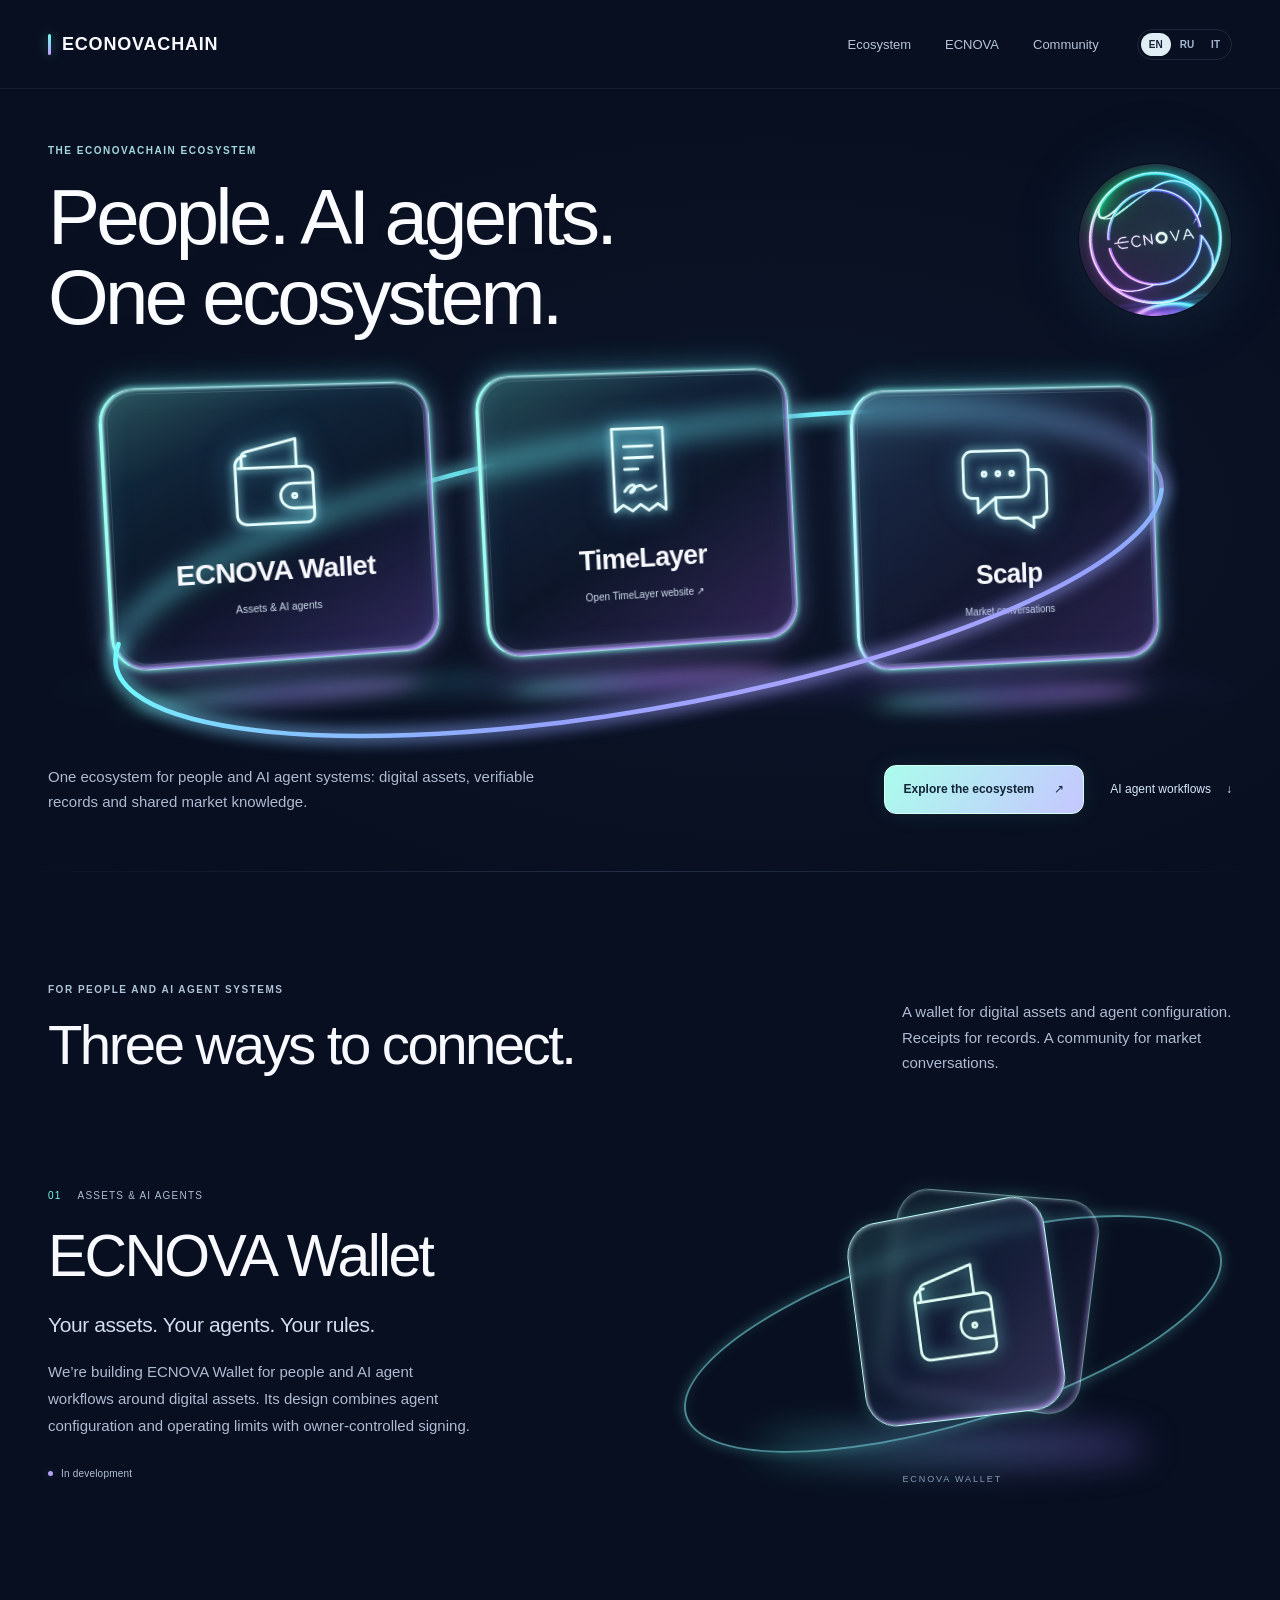
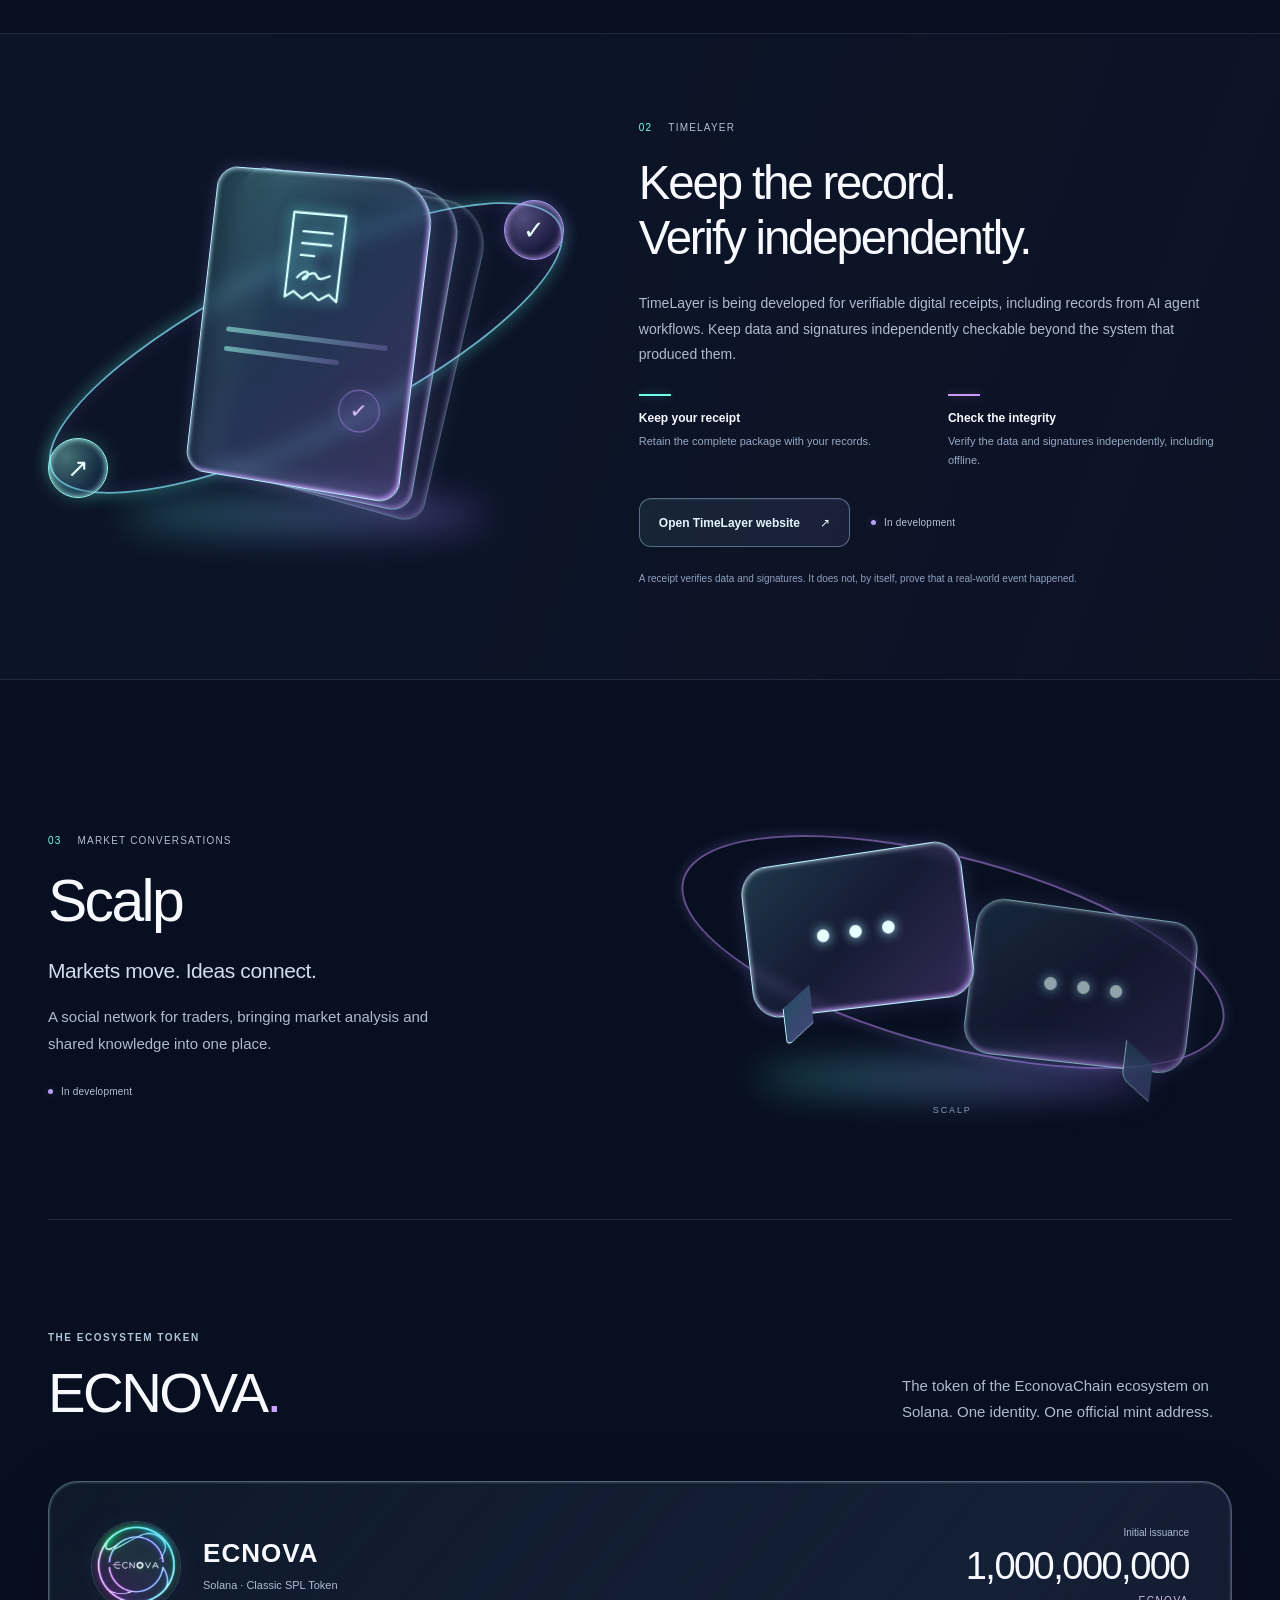
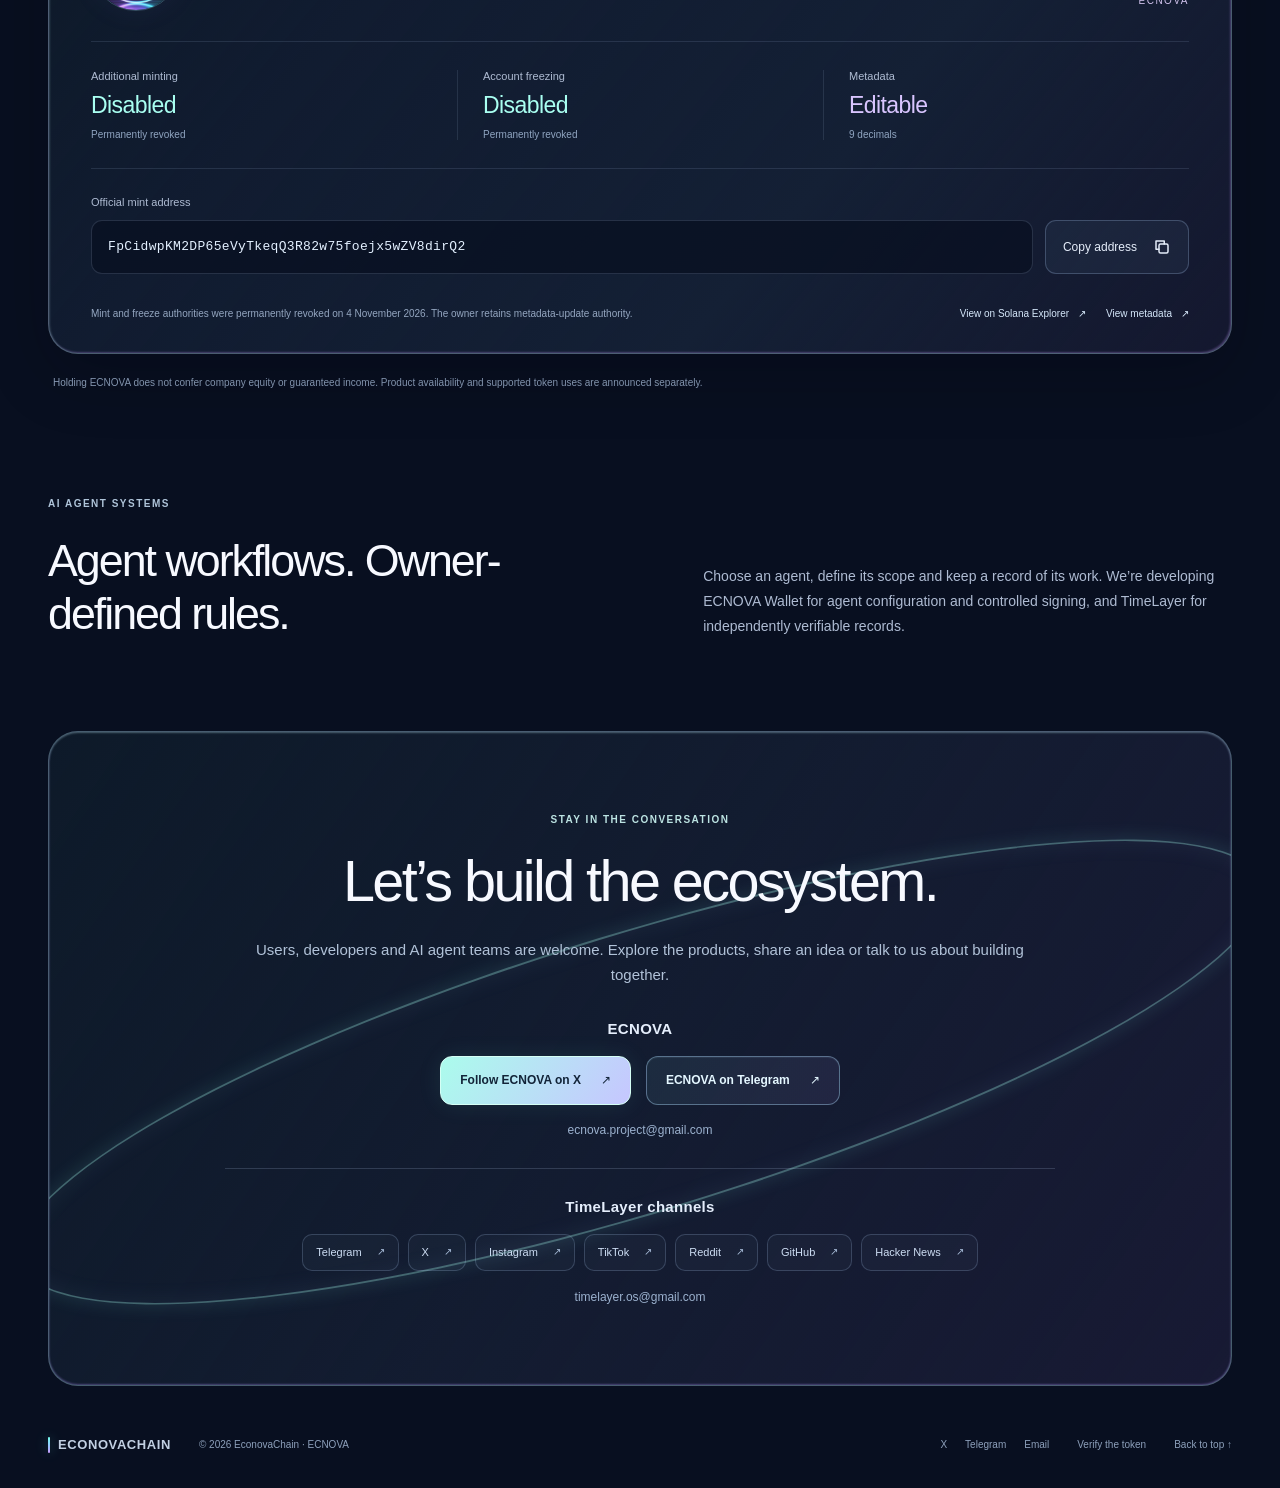
==== commit db2e71ae: "Put people and AI agents at the center of ECNOVA Make AI agent systems visible on the homepage, clar" ====
--- a/index.html
+++ b/index.html
@@ -4,24 +4,24 @@
   <meta charset="utf-8">
   <meta name="viewport" content="width=device-width, initial-scale=1">
   <meta name="theme-color" content="#07101e">
-  <title>EconovaChain · Three products. One ecosystem.</title>
-  <meta name="description" content="Discover EconovaChain: ECNOVA Wallet, TimeLayer verifiable digital receipts and Scalp, a social network for traders. ECNOVA is the ecosystem token on Solana.">
-  <meta property="og:title" content="EconovaChain · Three products. One ecosystem.">
-  <meta property="og:description" content="Digital assets. Verifiable receipts. Shared market knowledge. Explore ECNOVA Wallet, TimeLayer and Scalp — the EconovaChain ecosystem.">
+  <title>EconovaChain · People. AI agents. One ecosystem.</title>
+  <meta name="description" content="EconovaChain connects people and AI agent systems through ECNOVA Wallet, TimeLayer verifiable digital receipts and Scalp, a social network for traders. ECNOVA is the ecosystem token on Solana.">
+  <meta property="og:title" content="EconovaChain · People. AI agents. One ecosystem.">
+  <meta property="og:description" content="People. AI agents. One ecosystem. Discover ECNOVA Wallet for digital assets and agent workflows, TimeLayer for verifiable records, and Scalp for market conversations.">
   <meta property="og:type" content="website">
   <meta property="og:url" content="https://ecnova.io/">
   <meta property="og:image" content="https://ecnova.io/assets/glass-social-20261106.png">
   <meta property="og:image:alt" content="Three luminous glass panels for ECNOVA Wallet, TimeLayer and Scalp, connected by a cyan and violet orbit.">
   <meta name="twitter:card" content="summary_large_image">
   <meta name="twitter:site" content="@EcnovaDAO">
-  <meta name="twitter:title" content="EconovaChain · Three products. One ecosystem.">
-  <meta name="twitter:description" content="ECNOVA Wallet. TimeLayer. Scalp. Tools for digital assets, verifiable receipts and shared market knowledge.">
+  <meta name="twitter:title" content="EconovaChain · People. AI agents. One ecosystem.">
+  <meta name="twitter:description" content="People. AI agents. One ecosystem. ECNOVA Wallet, TimeLayer and Scalp connect digital assets, agent workflows, verifiable records and market conversations.">
   <meta name="twitter:image" content="https://ecnova.io/assets/glass-social-20261106.png">
   <meta name="twitter:image:alt" content="The EconovaChain ecosystem in cyan and violet glass.">
   <link rel="canonical" href="https://ecnova.io/">
   <link rel="icon" href="token/releases/2026-11-01-v2/icon.jpg" type="image/jpeg">
   <link rel="stylesheet" href="assets/glass-20261106.css?v=2">
-  <script src="assets/glass-20261106.js" defer></script>
+  <script src="assets/glass-20261106.js?v=2" defer></script>
 </head>
 <body>
 <a class="skip-link" href="#main" data-i18n="skip">Skip to content</a>
@@ -40,25 +40,25 @@
 </div></header>
 <main id="main">
 <section class="hero" id="about" aria-labelledby="hero-title"><div class="container">
-  <div class="hero-heading"><div><p class="eyebrow" data-i18n="hero.eyebrow">The EconovaChain ecosystem</p><h1 id="hero-title"><span data-i18n="hero.one">Three products.</span><br><span data-i18n="hero.two">One ecosystem.</span></h1></div><a class="hero-emblem" href="#token" aria-label="Explore ECNOVA" data-i18n-aria="token.label"><img src="token/releases/2026-11-01-v2/icon.jpg" width="190" height="190" alt="ECNOVA token logo" data-i18n-alt="token.logo"></a></div>
+  <div class="hero-heading"><div><p class="eyebrow" data-i18n="hero.eyebrow">The EconovaChain ecosystem</p><h1 id="hero-title"><span data-i18n="hero.one">People. AI agents.</span><br><span data-i18n="hero.two">One ecosystem.</span></h1></div><a class="hero-emblem" href="#token" aria-label="Explore ECNOVA" data-i18n-aria="token.label"><img src="token/releases/2026-11-01-v2/icon.jpg" width="190" height="190" alt="ECNOVA token logo" data-i18n-alt="token.logo"></a></div>
   <div class="ecosystem-stage" aria-label="ECNOVA Wallet, TimeLayer and Scalp">
     <div class="stage-floor" aria-hidden="true"></div>
     <svg class="stage-orbit orbit-back" viewBox="0 0 1200 430" fill="none" aria-hidden="true"><path class="orbit-halo" d="M25 300A585 150 -10 0 1 1175 130"/><path class="orbit-line" d="M25 300A585 150 -10 0 1 1175 130"/></svg>
     <div class="stage-products">
-      <a class="scene-product scene-wallet" href="#product-wallet"><div class="glass-panel"><svg class="product-symbol" aria-hidden="true"><use href="#icon-wallet"/></svg><span class="scene-name">ECNOVA Wallet</span><span class="scene-caption" data-i18n="wallet.category">Digital assets</span><span class="glass-shine" aria-hidden="true"></span></div><div class="panel-reflection" aria-hidden="true"></div></a>
+      <a class="scene-product scene-wallet" href="#product-wallet"><div class="glass-panel"><svg class="product-symbol" aria-hidden="true"><use href="#icon-wallet"/></svg><span class="scene-name">ECNOVA Wallet</span><span class="scene-caption" data-i18n="wallet.category">Assets &amp; AI agents</span><span class="glass-shine" aria-hidden="true"></span></div><div class="panel-reflection" aria-hidden="true"></div></a>
       <a class="scene-product scene-receipt" href="https://timelayer-os.com/" data-network><div class="glass-panel"><svg class="product-symbol" aria-hidden="true"><use href="#icon-receipt"/></svg><span class="scene-name">TimeLayer</span><span class="scene-caption"><span data-i18n="receipt.more">Open TimeLayer website</span><span aria-hidden="true"> ↗</span></span><span class="glass-shine" aria-hidden="true"></span></div><div class="panel-reflection" aria-hidden="true"></div></a>
       <a class="scene-product scene-scalp" href="#product-scalp"><div class="glass-panel"><svg class="product-symbol" aria-hidden="true"><use href="#icon-chat"/></svg><span class="scene-name">Scalp</span><span class="scene-caption" data-i18n="scalp.category">Market conversations</span><span class="glass-shine" aria-hidden="true"></span></div><div class="panel-reflection" aria-hidden="true"></div></a>
     </div>
     <svg class="stage-orbit orbit-front" viewBox="0 0 1200 430" fill="none" aria-hidden="true"><path class="orbit-halo" d="M1175 130A585 150 -10 1 1 25 300"/><path class="orbit-line" d="M1175 130A585 150 -10 1 1 25 300"/></svg>
   </div>
-  <div class="hero-bottom"><p data-i18n="hero.lead">Tools for digital assets, verifiable receipts and shared market knowledge. Connected through EconovaChain.</p><div class="actions"><a class="button primary" href="#network"><span data-i18n="explore">Explore the ecosystem</span><span aria-hidden="true">↗</span></a><a class="text-link" href="#token"><span data-i18n="viewtoken">Meet ECNOVA</span><span aria-hidden="true">↓</span></a></div></div>
+  <div class="hero-bottom"><p data-i18n="hero.lead">One ecosystem for people and AI agent systems: digital assets, verifiable records and shared market knowledge.</p><div class="actions"><a class="button primary" href="#network"><span data-i18n="explore">Explore the ecosystem</span><span aria-hidden="true">↗</span></a><a class="text-link" href="#agents"><span data-i18n="viewagents">AI agent workflows</span><span aria-hidden="true">↓</span></a></div></div>
 </div></section>
 
-<section class="products-section container section" id="network" aria-labelledby="products-title"><div class="section-heading"><div><p class="eyebrow" data-i18n="products.eyebrow">Built around everyday digital life</p><h2 id="products-title" data-i18n="products.title">Three ways to connect.</h2></div><p class="section-intro" data-i18n="products.intro">A wallet for your assets. Receipts for your records. A place for market conversations.</p></div>
-  <article class="product-story" id="product-wallet"><div class="story-copy"><p class="chapter"><span>01</span><span data-i18n="wallet.category">Digital assets</span></p><h3>ECNOVA Wallet</h3><p class="story-tagline" data-i18n="wallet.tag">Your assets. Your decisions.</p><p class="story-description" data-i18n="wallet.copy">A wallet for working with digital assets, designed as part of the EconovaChain ecosystem.</p><span class="status"><i aria-hidden="true"></i><span data-i18n="development">In development</span></span></div><div class="wallet-sculpture sculpture" aria-hidden="true"><div class="sculpture-orbit"></div><div class="mini-glass wallet-back"></div><div class="mini-glass wallet-front"><svg><use href="#icon-wallet"/></svg></div><div class="sculpture-glow"></div><span class="sculpture-label">ECNOVA WALLET</span></div></article>
+<section class="products-section container section" id="network" aria-labelledby="products-title"><div class="section-heading"><div><p class="eyebrow" data-i18n="products.eyebrow">For people and AI agent systems</p><h2 id="products-title" data-i18n="products.title">Three ways to connect.</h2></div><p class="section-intro" data-i18n="products.intro">A wallet for digital assets and agent configuration. Receipts for records. A community for market conversations.</p></div>
+  <article class="product-story" id="product-wallet"><div class="story-copy"><p class="chapter"><span>01</span><span data-i18n="wallet.category">Assets &amp; AI agents</span></p><h3>ECNOVA Wallet</h3><p class="story-tagline" data-i18n="wallet.tag">Your assets. Your agents. Your rules.</p><p class="story-description" data-i18n="wallet.copy">We’re building ECNOVA Wallet for people and AI agent workflows around digital assets. Its design combines agent configuration and operating limits with owner-controlled signing.</p><span class="status"><i aria-hidden="true"></i><span data-i18n="development">In development</span></span></div><div class="wallet-sculpture sculpture" aria-hidden="true"><div class="sculpture-orbit"></div><div class="mini-glass wallet-back"></div><div class="mini-glass wallet-front"><svg><use href="#icon-wallet"/></svg></div><div class="sculpture-glow"></div><span class="sculpture-label">ECNOVA WALLET</span></div></article>
 </section>
 
-<section class="receipt-feature" id="receipts" aria-labelledby="receipt-title"><div class="container receipt-layout"><div class="receipt-sculpture" aria-hidden="true"><div class="receipt-orbit"></div><div class="receipt-sheet sheet-back"></div><div class="receipt-sheet sheet-middle"></div><div class="receipt-sheet sheet-front"><svg class="receipt-line-icon"><use href="#icon-receipt"/></svg><div class="receipt-line long"></div><div class="receipt-line"></div><div class="receipt-seal">✓</div></div><span class="floating-check check-one">✓</span><span class="floating-check check-two">↗</span><div class="sculpture-glow"></div></div><div class="receipt-story"><p class="chapter"><span>02</span><span>TimeLayer</span></p><h2 id="receipt-title"><span data-i18n="receipt.title.one">Keep the record.</span><br><span data-i18n="receipt.title.two">Verify independently.</span></h2><p class="feature-copy" data-i18n="receipt.detail">Digital records should remain verifiable beyond the system that created them. TimeLayer is being developed for portable receipts, integrity checks and signatures — including records used in AI agent workflows.</p><div class="receipt-steps"><div><span class="step-line" aria-hidden="true"></span><strong data-i18n="receipt.step1">Keep your receipt</strong><p data-i18n="receipt.step1p">Retain the complete package with your records.</p></div><div><span class="step-line violet" aria-hidden="true"></span><strong data-i18n="receipt.step2">Check the integrity</strong><p data-i18n="receipt.step2p">Verify the data and signatures independently, including offline.</p></div></div><div class="receipt-actions"><a class="button secondary" href="https://timelayer-os.com/" data-network><span data-i18n="receipt.more">Open TimeLayer website</span><span aria-hidden="true">↗</span></a><span class="status"><i aria-hidden="true"></i><span data-i18n="development">In development</span></span></div><p class="caption" data-i18n="receipt.boundary">A receipt verifies data and signatures. It does not, by itself, prove that a real-world event happened.</p></div></div></section>
+<section class="receipt-feature" id="receipts" aria-labelledby="receipt-title"><div class="container receipt-layout"><div class="receipt-sculpture" aria-hidden="true"><div class="receipt-orbit"></div><div class="receipt-sheet sheet-back"></div><div class="receipt-sheet sheet-middle"></div><div class="receipt-sheet sheet-front"><svg class="receipt-line-icon"><use href="#icon-receipt"/></svg><div class="receipt-line long"></div><div class="receipt-line"></div><div class="receipt-seal">✓</div></div><span class="floating-check check-one">✓</span><span class="floating-check check-two">↗</span><div class="sculpture-glow"></div></div><div class="receipt-story"><p class="chapter"><span>02</span><span>TimeLayer</span></p><h2 id="receipt-title"><span data-i18n="receipt.title.one">Keep the record.</span><br><span data-i18n="receipt.title.two">Verify independently.</span></h2><p class="feature-copy" data-i18n="receipt.detail">TimeLayer is being developed for verifiable digital receipts, including records from AI agent workflows. Keep data and signatures independently checkable beyond the system that produced them.</p><div class="receipt-steps"><div><span class="step-line" aria-hidden="true"></span><strong data-i18n="receipt.step1">Keep your receipt</strong><p data-i18n="receipt.step1p">Retain the complete package with your records.</p></div><div><span class="step-line violet" aria-hidden="true"></span><strong data-i18n="receipt.step2">Check the integrity</strong><p data-i18n="receipt.step2p">Verify the data and signatures independently, including offline.</p></div></div><div class="receipt-actions"><a class="button secondary" href="https://timelayer-os.com/" data-network><span data-i18n="receipt.more">Open TimeLayer website</span><span aria-hidden="true">↗</span></a><span class="status"><i aria-hidden="true"></i><span data-i18n="development">In development</span></span></div><p class="caption" data-i18n="receipt.boundary">A receipt verifies data and signatures. It does not, by itself, prove that a real-world event happened.</p></div></div></section>
 
 <section class="container scalp-section" id="product-scalp"><article class="product-story"><div class="story-copy"><p class="chapter"><span>03</span><span data-i18n="scalp.category">Market conversations</span></p><h3>Scalp</h3><p class="story-tagline" data-i18n="scalp.tag">Markets move. Ideas connect.</p><p class="story-description" data-i18n="scalp.copy">A social network for traders, bringing market analysis and shared knowledge into one place.</p><span class="status"><i aria-hidden="true"></i><span data-i18n="development">In development</span></span></div><div class="scalp-sculpture sculpture" aria-hidden="true"><div class="sculpture-orbit"></div><div class="chat-glass chat-back"><span></span><span></span><span></span></div><div class="chat-glass chat-front"><span></span><span></span><span></span></div><div class="sculpture-glow"></div><span class="sculpture-label">SCALP</span></div></article></section>
 
@@ -66,13 +66,13 @@
   <div class="token-panel"><div class="token-top"><div class="token-identity"><img src="token/releases/2026-11-01-v2/icon.jpg" width="168" height="168" loading="lazy" alt="ECNOVA token logo" data-i18n-alt="token.logo"><div><span class="token-symbol">ECNOVA</span><p>Solana · Classic SPL Token</p></div></div><div class="issuance"><span data-i18n="token.issuance">Initial issuance</span><strong>1,000,000,000</strong><small>ECNOVA</small></div></div><div class="token-facts"><div><span data-i18n="token.minting">Additional minting</span><strong data-i18n="token.disabled">Disabled</strong><small data-i18n="token.permanent">Permanently revoked</small></div><div><span data-i18n="token.freezing">Account freezing</span><strong data-i18n="token.freeze.disabled">Disabled</strong><small data-i18n="token.permanent">Permanently revoked</small></div><div><span data-i18n="token.metadata">Metadata</span><strong class="neutral" data-i18n="token.editable">Editable</strong><small data-i18n="token.decimals">9 decimals</small></div></div><div class="mint-block"><label for="mint-address" data-i18n="token.address">Official mint address</label><div class="mint-row"><input id="mint-address" readonly spellcheck="false" value="FpCidwpKM2DP65eVyTkeqQ3R82w75foejx5wZV8dirQ2"><button class="copy-button" type="button" id="copy-mint"><span data-i18n="copy">Copy address</span><svg width="18" height="18" aria-hidden="true"><use href="#icon-copy"/></svg></button></div><p id="copy-result" class="copy-result" role="status" aria-live="polite"></p></div><div class="token-bottom"><p data-i18n="token.authority">Mint and freeze authorities were permanently revoked on 4 November 2026. The owner retains metadata-update authority.</p><div class="token-links"><a class="text-link" href="https://explorer.solana.com/address/FpCidwpKM2DP65eVyTkeqQ3R82w75foejx5wZV8dirQ2" target="_blank" rel="noopener noreferrer"><span data-i18n="token.explorer">View on Solana Explorer</span><span aria-hidden="true">↗</span></a><a class="text-link" href="token/releases/2026-11-01-v2/metadata.json"><span data-i18n="token.metadata.link">View metadata</span><span aria-hidden="true">↗</span></a></div></div></div><p class="token-note" data-i18n="token.note">Holding ECNOVA does not confer company equity or guaranteed income. Product availability and supported token uses are announced separately.</p>
 </section>
 
-<section class="direction container" id="roadmap" aria-labelledby="direction-title"><div><p class="eyebrow" data-i18n="direction.eyebrow">Where we are going</p><h2 id="direction-title" data-i18n="direction.title">Building, one useful connection at a time.</h2></div><p data-i18n="direction.copy">Our focus is on the wallet, verifiable digital receipts and a community for traders. Follow our progress, explore the ideas and help shape what comes next.</p></section>
+<section class="direction container" id="roadmap" aria-labelledby="direction-title"><div><p class="eyebrow" id="agents" data-i18n="direction.eyebrow">AI agent systems</p><h2 id="direction-title" data-i18n="direction.title">Agent workflows. Owner-defined rules.</h2></div><p data-i18n="direction.copy">Choose an agent, define its scope and keep a record of its work. We’re developing ECNOVA Wallet for agent configuration and controlled signing, and TimeLayer for independently verifiable records.</p></section>
 <section class="community-section container" id="contacts" aria-labelledby="community-title">
   <div class="community-orbit" aria-hidden="true"></div>
   <div class="community-content" id="participate">
     <p class="eyebrow" data-i18n="community.eyebrow">Stay in the conversation</p>
-    <h2 id="community-title" data-i18n="community.title">The ecosystem starts with people.</h2>
-    <p data-i18n="community.copy">Discover the project, share an idea or talk to us about building together.</p>
+    <h2 id="community-title" data-i18n="community.title">Let’s build the ecosystem.</h2>
+    <p data-i18n="community.copy">Users, developers and AI agent teams are welcome. Explore the products, share an idea or talk to us about building together.</p>
     <div class="community-primary-links" aria-labelledby="ecnova-channels-title">
       <h3 id="ecnova-channels-title">ECNOVA</h3>
       <div class="actions">
